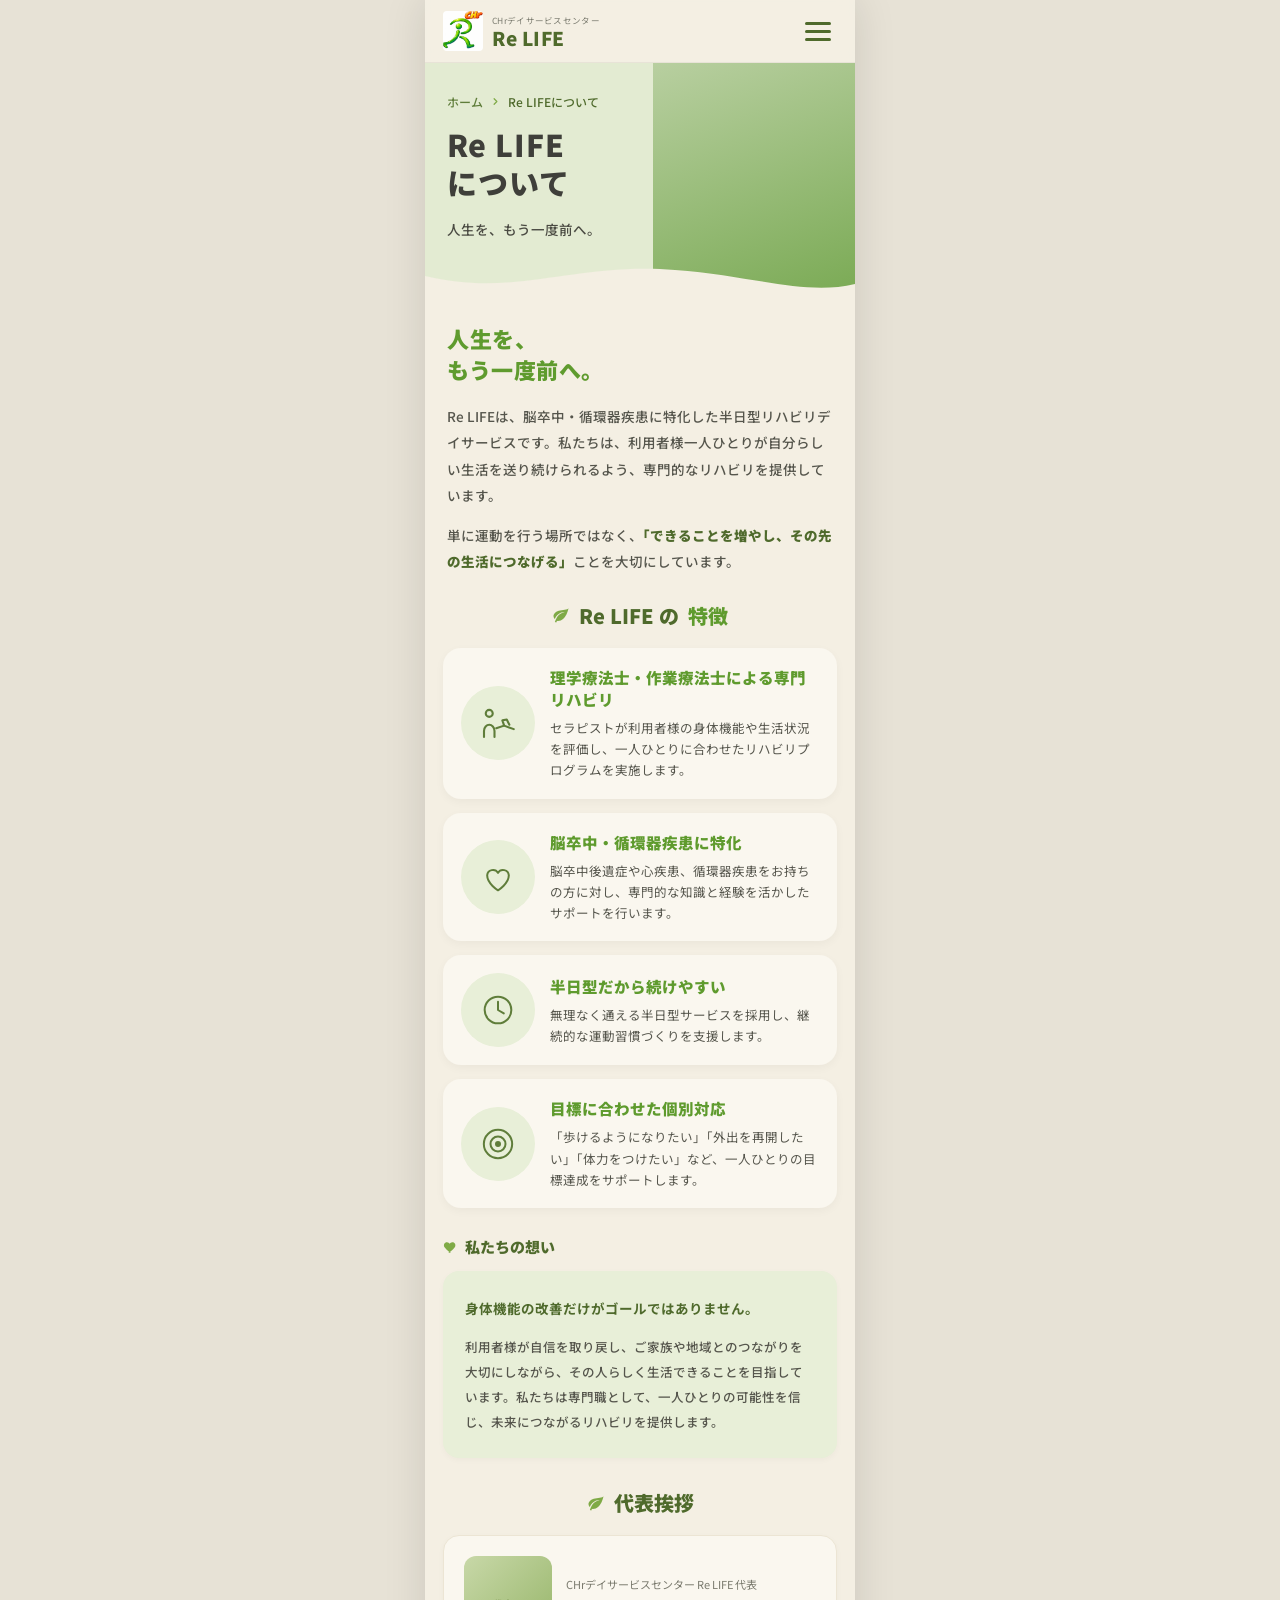
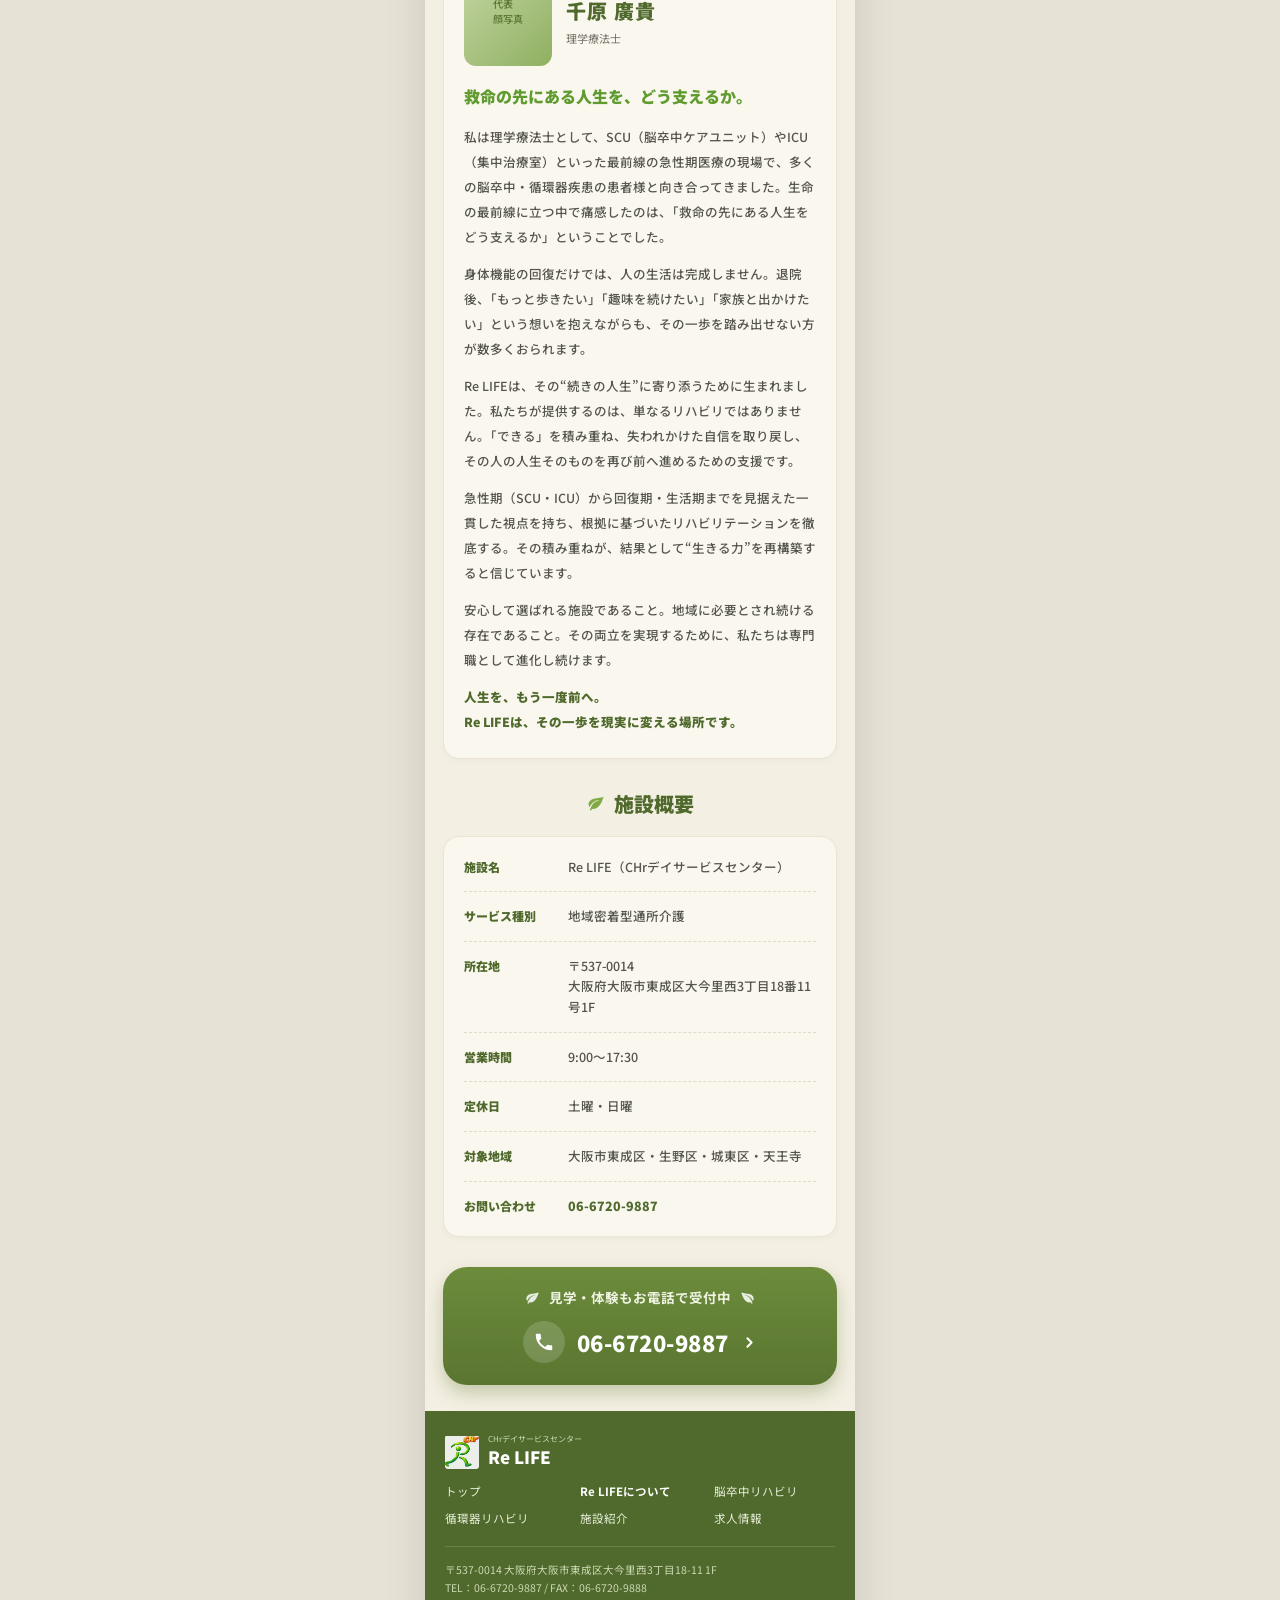
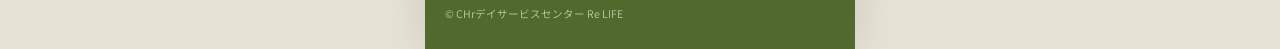
==== about.html @ a728f2c4 "原稿反映：about/循環器リハビリ新規、脳卒中改訂、TOP更新、Googleマップ埋込 - about.html 新規（施設紹介・特徴・想い・代表挨拶・施設概要） - junkanki-reha.h" ====
<!DOCTYPE html>
<html lang="ja">
<head>
<meta charset="UTF-8">
<meta name="viewport" content="width=device-width, initial-scale=1">
<title>Re LIFEについて｜CHrデイサービスセンター Re LIFE</title>
<meta name="description" content="Re LIFEは脳卒中・循環器疾患に特化した半日型リハビリデイサービス。理学療法士・作業療法士による専門リハビリで、できることを増やし、その先の生活につなげます。代表挨拶・施設概要はこちら。">
<link rel="preconnect" href="https://fonts.googleapis.com">
<link rel="preconnect" href="https://fonts.gstatic.com" crossorigin>
<link href="https://fonts.googleapis.com/css2?family=Noto+Sans+JP:wght@400;500;700;900&display=swap" rel="stylesheet">
<link rel="stylesheet" href="style.css">
</head>
<body>
<div class="lp">

  <!-- HEADER -->
  <header class="site-header">
    <a href="index.html" class="site-header__logo">
      <img src="素材/ロゴ/logo_chr_relife.jpg" alt="Re LIFE ロゴ" class="site-header__logo-img">
      <div>
        <div class="site-header__sub">CHrデイサービスセンター</div>
        <div class="site-header__name">Re LIFE</div>
      </div>
    </a>
    <button class="menu-btn" onclick="toggleMenu()" aria-label="メニュー">
      <span></span><span></span><span></span>
    </button>
  </header>

  <!-- NAV DRAWER -->
  <nav class="nav-drawer" id="navDrawer">
    <button class="nav-drawer__close" onclick="toggleMenu()" aria-label="閉じる">✕</button>
    <ul>
      <li><a href="index.html">トップ</a></li>
      <li><a href="about.html" class="current">Re LIFEについて</a></li>
      <li><a href="nosotchu-reha.html">脳卒中リハビリ</a></li>
      <li><a href="junkanki-reha.html">循環器リハビリ</a></li>
      <li><a href="facility.html">施設紹介</a></li>
      <li><a href="recruit.html">求人情報</a></li>
    </ul>
    <a href="tel:0667209887" class="nav-drawer__tel">
      <svg viewBox="0 0 24 24" width="18" height="18" fill="#5f9b2e" aria-hidden="true"><path d="M6.62 10.79a15.53 15.53 0 0 0 6.59 6.59l2.2-2.2a1 1 0 0 1 1.02-.24 11.36 11.36 0 0 0 3.57.57 1 1 0 0 1 1 1V20a1 1 0 0 1-1 1A17 17 0 0 1 3 4a1 1 0 0 1 1-1h3.5a1 1 0 0 1 1 1c0 1.25.2 2.45.57 3.57a1 1 0 0 1-.25 1.02l-2.2 2.2z"></path></svg>
      06-6720-9887
    </a>
  </nav>

  <!-- PAGE HERO -->
  <section style="position:relative;background:#e3ebd2;overflow:hidden;">
    <div style="position:absolute;top:0;right:0;width:47%;height:100%;">
      <!-- 施設・スタッフ写真をここに差し替え -->
      <div class="img-ph" style="background:linear-gradient(160deg,#b8cfa0,#7aaa54);"></div>
    </div>
    <div style="position:relative;z-index:2;padding:30px 22px 56px;max-width:60%;">
      <div style="display:flex;align-items:center;gap:7px;font-size:12px;color:#5f7d3a;font-weight:500;margin-bottom:16px;">
        <a href="index.html" style="color:#5f7d3a;text-decoration:none;">ホーム</a>
        <svg viewBox="0 0 24 24" width="11" height="11" fill="none" stroke="var(--green-light)" stroke-width="2.6" stroke-linecap="round" stroke-linejoin="round" aria-hidden="true"><path d="M9 6l6 6-6 6"></path></svg>
        <span style="color:var(--green-dark);">Re LIFEについて</span>
      </div>
      <h1 style="font-size:30px;font-weight:900;line-height:1.25;letter-spacing:1px;margin-bottom:16px;">Re LIFE<br>について</h1>
      <p style="font-size:13.5px;line-height:1.8;color:#4a4a42;font-weight:500;">人生を、もう一度前へ。</p>
    </div>
    <svg viewBox="0 0 430 40" preserveAspectRatio="none" style="position:absolute;left:0;bottom:-1px;width:100%;height:40px;display:block;z-index:3;" aria-hidden="true">
      <path d="M0,40 L0,18 C90,40 150,4 250,12 C330,18 380,38 430,26 L430,40 Z" fill="#f4efe3"></path>
    </svg>
  </section>

  <!-- LEAD（施設紹介本文） -->
  <section style="padding:26px 22px 8px;">
    <h2 style="font-size:22px;font-weight:900;line-height:1.4;color:var(--green);letter-spacing:.5px;margin-bottom:18px;">人生を、<br>もう一度前へ。</h2>
    <p style="font-size:13.5px;line-height:1.95;color:var(--text-body);font-weight:500;margin-bottom:14px;">Re LIFEは、脳卒中・循環器疾患に特化した半日型リハビリデイサービスです。私たちは、利用者様一人ひとりが自分らしい生活を送り続けられるよう、専門的なリハビリを提供しています。</p>
    <p style="font-size:13.5px;line-height:1.95;color:var(--text-body);font-weight:500;">単に運動を行う場所ではなく、<span style="color:var(--green-dark);font-weight:900;">「できることを増やし、その先の生活につなげる」</span>ことを大切にしています。</p>
  </section>

  <!-- 特徴4項目 -->
  <section style="padding:18px 18px 6px;">
    <h2 class="section-heading">
      <svg viewBox="0 0 24 24" width="18" height="18" fill="var(--green-light)" aria-hidden="true"><path d="M17 8C8 10 5.9 16.17 3.82 21.34l1.89.66.95-2.3c.48.17.98.3 1.34.3C19 20 22 3 22 3c-1 2-8 2.25-13 3.25S2 11.5 2 13.5s1.75 3.75 1.75 3.75C7 8 17 8 17 8z"></path></svg>
      Re LIFE の <span style="color:var(--green);">特徴</span>
    </h2>
    <div style="display:flex;flex-direction:column;gap:14px;">
      <div class="approach-card">
        <span class="approach-card__icon">
          <svg viewBox="0 0 48 48" width="42" height="42" fill="none" stroke="#5f7d3a" stroke-width="2.4" stroke-linecap="round" stroke-linejoin="round" aria-hidden="true"><circle cx="14" cy="13" r="4"></circle><path d="M8 40v-7c0-4 3-7 6-7s6 3 6 7v7"></path><path d="M22 30l9-3 11 4"></path><path d="M31 27l-2-6 5-1 3 6"></path></svg>
        </span>
        <div>
          <h3 class="approach-card__title">理学療法士・作業療法士による専門リハビリ</h3>
          <p class="approach-card__desc">セラピストが利用者様の身体機能や生活状況を評価し、一人ひとりに合わせたリハビリプログラムを実施します。</p>
        </div>
      </div>
      <div class="approach-card">
        <span class="approach-card__icon">
          <svg viewBox="0 0 48 48" width="40" height="40" fill="none" stroke="#5f7d3a" stroke-width="2.4" stroke-linecap="round" stroke-linejoin="round" aria-hidden="true"><path d="M24 40s-13-8-13-18a7 7 0 0 1 13-3 7 7 0 0 1 13 3c0 10-13 18-13 18z"></path></svg>
        </span>
        <div>
          <h3 class="approach-card__title">脳卒中・循環器疾患に特化</h3>
          <p class="approach-card__desc">脳卒中後遺症や心疾患、循環器疾患をお持ちの方に対し、専門的な知識と経験を活かしたサポートを行います。</p>
        </div>
      </div>
      <div class="approach-card">
        <span class="approach-card__icon">
          <svg viewBox="0 0 48 48" width="40" height="40" fill="none" stroke="#5f7d3a" stroke-width="2.4" stroke-linecap="round" stroke-linejoin="round" aria-hidden="true"><circle cx="24" cy="24" r="16"></circle><path d="M24 14v10l7 4"></path></svg>
        </span>
        <div>
          <h3 class="approach-card__title">半日型だから続けやすい</h3>
          <p class="approach-card__desc">無理なく通える半日型サービスを採用し、継続的な運動習慣づくりを支援します。</p>
        </div>
      </div>
      <div class="approach-card">
        <span class="approach-card__icon">
          <svg viewBox="0 0 48 48" width="40" height="40" fill="none" stroke="#5f7d3a" stroke-width="2.4" stroke-linecap="round" stroke-linejoin="round" aria-hidden="true"><circle cx="24" cy="24" r="17"></circle><circle cx="24" cy="24" r="9"></circle><circle cx="24" cy="24" r="2.4" fill="#5f7d3a"></circle></svg>
        </span>
        <div>
          <h3 class="approach-card__title">目標に合わせた個別対応</h3>
          <p class="approach-card__desc">「歩けるようになりたい」「外出を再開したい」「体力をつけたい」など、一人ひとりの目標達成をサポートします。</p>
        </div>
      </div>
    </div>
  </section>

  <!-- 私たちの想い -->
  <section style="padding:22px 18px 6px;">
    <h2 class="section-heading section-heading--sm">
      <svg viewBox="0 0 24 24" width="16" height="16" fill="var(--green-light)" aria-hidden="true"><path d="M12 21s-7-4.5-10-9C.5 9 2 5 6 5c2 0 3.2 1.2 4 2.3C10.8 6.2 12 5 14 5c4 0 5.5 4 4 7-3 4.5-10 9-10 9z"></path></svg>
      私たちの想い
    </h2>
    <div class="card" style="padding:24px 22px;background:var(--green-pale);border:none;">
      <p style="font-size:13.5px;line-height:2;color:var(--green-dark);font-weight:700;margin-bottom:12px;">身体機能の改善だけがゴールではありません。</p>
      <p style="font-size:12.5px;line-height:2;color:var(--text-body);font-weight:500;">利用者様が自信を取り戻し、ご家族や地域とのつながりを大切にしながら、その人らしく生活できることを目指しています。私たちは専門職として、一人ひとりの可能性を信じ、未来につながるリハビリを提供します。</p>
    </div>
  </section>

  <!-- 代表挨拶 -->
  <section style="padding:24px 18px 6px;">
    <h2 class="section-heading">
      <svg viewBox="0 0 24 24" width="18" height="18" fill="var(--green-light)" aria-hidden="true"><path d="M17 8C8 10 5.9 16.17 3.82 21.34l1.89.66.95-2.3c.48.17.98.3 1.34.3C19 20 22 3 22 3c-1 2-8 2.25-13 3.25S2 11.5 2 13.5s1.75 3.75 1.75 3.75C7 8 17 8 17 8z"></path></svg>
      代表挨拶
    </h2>
    <div class="card" style="padding:20px 20px 24px;">
      <div style="display:flex;gap:14px;align-items:center;margin-bottom:18px;">
        <!-- 代表 顔写真をここに差し替え -->
        <div style="width:88px;height:110px;flex:none;border-radius:12px;overflow:hidden;">
          <div class="img-ph" style="font-size:10px;">代表<br>顔写真</div>
        </div>
        <div>
          <div style="font-size:11px;color:var(--text-muted);margin-bottom:4px;">CHrデイサービスセンター Re LIFE 代表</div>
          <div style="font-size:20px;font-weight:900;color:var(--green-dark);letter-spacing:1px;">千原 廣貴</div>
          <div style="font-size:11px;color:var(--text-sub);margin-top:5px;">理学療法士</div>
        </div>
      </div>
      <p style="font-size:16px;font-weight:900;color:var(--green);line-height:1.6;margin-bottom:14px;">救命の先にある人生を、どう支えるか。</p>
      <div style="font-size:12.5px;line-height:2;color:var(--text-body);font-weight:500;">
        <p style="margin-bottom:12px;">私は理学療法士として、SCU（脳卒中ケアユニット）やICU（集中治療室）といった最前線の急性期医療の現場で、多くの脳卒中・循環器疾患の患者様と向き合ってきました。生命の最前線に立つ中で痛感したのは、「救命の先にある人生をどう支えるか」ということでした。</p>
        <p style="margin-bottom:12px;">身体機能の回復だけでは、人の生活は完成しません。退院後、「もっと歩きたい」「趣味を続けたい」「家族と出かけたい」という想いを抱えながらも、その一歩を踏み出せない方が数多くおられます。</p>
        <p style="margin-bottom:12px;">Re LIFEは、その“続きの人生”に寄り添うために生まれました。私たちが提供するのは、単なるリハビリではありません。「できる」を積み重ね、失われかけた自信を取り戻し、その人の人生そのものを再び前へ進めるための支援です。</p>
        <p style="margin-bottom:12px;">急性期（SCU・ICU）から回復期・生活期までを見据えた一貫した視点を持ち、根拠に基づいたリハビリテーションを徹底する。その積み重ねが、結果として“生きる力”を再構築すると信じています。</p>
        <p style="margin-bottom:12px;">安心して選ばれる施設であること。地域に必要とされ続ける存在であること。その両立を実現するために、私たちは専門職として進化し続けます。</p>
        <p style="font-weight:900;color:var(--green-dark);">人生を、もう一度前へ。<br>Re LIFEは、その一歩を現実に変える場所です。</p>
      </div>
    </div>
  </section>

  <!-- 施設概要 -->
  <section style="padding:24px 18px 6px;">
    <h2 class="section-heading">
      <svg viewBox="0 0 24 24" width="18" height="18" fill="var(--green-light)" aria-hidden="true"><path d="M17 8C8 10 5.9 16.17 3.82 21.34l1.89.66.95-2.3c.48.17.98.3 1.34.3C19 20 22 3 22 3c-1 2-8 2.25-13 3.25S2 11.5 2 13.5s1.75 3.75 1.75 3.75C7 8 17 8 17 8z"></path></svg>
      施設概要
    </h2>
    <div class="card" style="padding:6px 20px;">
      <dl class="info-table">
        <div><dt>施設名</dt><dd>Re LIFE（CHrデイサービスセンター）</dd></div>
        <div><dt>サービス種別</dt><dd>地域密着型通所介護</dd></div>
        <div><dt>所在地</dt><dd>〒537-0014<br>大阪府大阪市東成区大今里西3丁目18番11号1F</dd></div>
        <div><dt>営業時間</dt><dd>9:00〜17:30</dd></div>
        <div><dt>定休日</dt><dd>土曜・日曜</dd></div>
        <div><dt>対象地域</dt><dd>大阪市東成区・生野区・城東区・天王寺</dd></div>
        <div><dt>お問い合わせ</dt><dd><a href="tel:0667209887" style="color:var(--green-dark);font-weight:900;text-decoration:none;">06-6720-9887</a></dd></div>
      </dl>
    </div>
  </section>

  <!-- CTA -->
  <section style="padding:24px 18px 26px;">
    <a href="tel:0667209887" class="cta-block">
      <div class="cta-block__label">
        <svg viewBox="0 0 24 24" width="15" height="15" fill="rgba(255,255,255,.85)" aria-hidden="true"><path d="M17 8C8 10 5.9 16.17 3.82 21.34l1.89.66.95-2.3c.48.17.98.3 1.34.3C19 20 22 3 22 3c-1 2-8 2.25-13 3.25S2 11.5 2 13.5s1.75 3.75 1.75 3.75C7 8 17 8 17 8z"></path></svg>
        見学・体験もお電話で受付中
        <svg viewBox="0 0 24 24" width="15" height="15" fill="rgba(255,255,255,.85)" style="transform:scaleX(-1);" aria-hidden="true"><path d="M17 8C8 10 5.9 16.17 3.82 21.34l1.89.66.95-2.3c.48.17.98.3 1.34.3C19 20 22 3 22 3c-1 2-8 2.25-13 3.25S2 11.5 2 13.5s1.75 3.75 1.75 3.75C7 8 17 8 17 8z"></path></svg>
      </div>
      <div class="cta-block__tel">
        <span class="cta-block__tel-icon">
          <svg viewBox="0 0 24 24" width="22" height="22" fill="#fff" aria-hidden="true"><path d="M6.62 10.79a15.53 15.53 0 0 0 6.59 6.59l2.2-2.2a1 1 0 0 1 1.02-.24 11.36 11.36 0 0 0 3.57.57 1 1 0 0 1 1 1V20a1 1 0 0 1-1 1A17 17 0 0 1 3 4a1 1 0 0 1 1-1h3.5a1 1 0 0 1 1 1c0 1.25.2 2.45.57 3.57a1 1 0 0 1-.25 1.02l-2.2 2.2z"></path></svg>
        </span>
        <span class="cta-block__tel-num">06-6720-9887</span>
        <svg viewBox="0 0 24 24" width="17" height="17" fill="none" stroke="#fff" stroke-width="2.8" stroke-linecap="round" stroke-linejoin="round" aria-hidden="true"><path d="M9 6l6 6-6 6"></path></svg>
      </div>
    </a>
  </section>

  <!-- FOOTER -->
  <footer class="site-footer">
    <div class="site-footer__logo">
      <img src="素材/ロゴ/logo_chr_relife.jpg" alt="Re LIFE ロゴ">
      <div>
        <div class="site-footer__sub">CHrデイサービスセンター</div>
        <div class="site-footer__name">Re LIFE</div>
      </div>
    </div>
    <nav class="site-footer__nav-grid">
      <a href="index.html">トップ</a>
      <a href="about.html" class="current">Re LIFEについて</a>
      <a href="nosotchu-reha.html">脳卒中リハビリ</a>
      <a href="junkanki-reha.html">循環器リハビリ</a>
      <a href="facility.html">施設紹介</a>
      <a href="recruit.html">求人情報</a>
    </nav>
    <div class="site-footer__info">
      〒537-0014 大阪府大阪市東成区大今里西3丁目18-11 1F<br>
      TEL：06-6720-9887 / FAX：06-6720-9888
      <span class="site-footer__copy">© CHrデイサービスセンター Re LIFE</span>
    </div>
  </footer>

</div>
<script>
function toggleMenu() {
  const d = document.getElementById('navDrawer');
  d.style.display = d.style.display === 'none' ? 'block' : 'none';
}
</script>
</body>
</html>
---- style.css ----
/* ===================================================
   ReLIFE 共通スタイルシート
   =================================================== */

/* --- CSS変数 --- */
:root {
  --green-dark:   #4f6a2c;
  --green:        #5f9b2e;
  --green-mid:    #6c8c3c;
  --green-btn:    #5a7530;
  --green-light:  #7faa46;
  --green-pale:   #e8efd8;
  --page-bg:      #f4efe3;
  --body-bg:      #e7e2d6;
  --text:         #3f3f3a;
  --text-body:    #55554c;
  --text-sub:     #6f6f64;
  --text-muted:   #7a7a6e;
  --card-bg:      #faf7ef;
  --card-border:  #ece5d4;
  --red:          #c05c52;
  --red-mid:      #c0786f;
}

/* --- ベース --- */
*, *::before, *::after { box-sizing: border-box; margin: 0; padding: 0; }
html, body { background: var(--body-bg); }
body {
  font-family: 'Noto Sans JP', sans-serif;
  -webkit-font-smoothing: antialiased;
  color: var(--text);
}

/* --- ページラッパー --- */
.lp {
  max-width: 430px;
  margin: 0 auto;
  background: var(--page-bg);
  min-height: 100vh;
  box-shadow: 0 0 40px rgba(0,0,0,.12);
  position: relative;
  overflow: hidden;
}
.lp ::selection { background: #c7d7a6; }

/* ===================================================
   ヘッダー
   =================================================== */
.site-header {
  position: sticky;
  top: 0;
  z-index: 40;
  display: flex;
  align-items: center;
  justify-content: space-between;
  padding: 11px 18px;
  background: rgba(244,239,227,.92);
  backdrop-filter: blur(8px);
  border-bottom: 1px solid rgba(0,0,0,.05);
}
.site-header__logo {
  display: flex;
  align-items: center;
  gap: 9px;
  text-decoration: none;
}
.site-header__logo-img {
  width: 40px;
  height: 40px;
  object-fit: contain;
  border-radius: 4px;
  flex: none;
}
.site-header__sub {
  font-size: 8.5px;
  color: var(--text-muted);
  letter-spacing: .3px;
  margin-bottom: 2px;
}
.site-header__name {
  font-size: 19px;
  font-weight: 900;
  color: var(--green-dark);
  letter-spacing: .5px;
  line-height: 1.05;
}
.menu-btn {
  background: none;
  border: none;
  cursor: pointer;
  display: flex;
  flex-direction:column;
  gap: 5px;
  padding: 6px;
}
.menu-btn span {
  display: block;
  width: 26px;
  height: 3px;
  border-radius: 2px;
  background: var(--green-dark);
}

/* ===================================================
   ナビドロワー
   =================================================== */
.nav-drawer {
  display: none;
  position: fixed;
  top: 0;
  left: 50%;
  transform: translateX(-50%);
  width: 100%;
  max-width: 430px;
  height: 100%;
  background: rgba(79,106,44,.97);
  z-index: 50;
  padding: 24px 28px 40px;
  overflow-y: auto;
}
.nav-drawer__close {
  display: block;
  margin-left: auto;
  background: none;
  border: none;
  cursor: pointer;
  color: #fff;
  font-size: 28px;
  line-height: 1;
  margin-bottom: 28px;
}
.nav-drawer ul { list-style: none; }
.nav-drawer a {
  display: block;
  color: #e8eed9;
  text-decoration: none;
  font-size: 16px;
  font-weight: 700;
  padding: 14px 0;
  border-bottom: 1px solid rgba(255,255,255,.15);
}
.nav-drawer a.current { color: #fff; font-weight: 900; }
.nav-drawer li:last-child a { border-bottom: none; }
.nav-drawer__tel {
  display: flex;
  align-items: center;
  justify-content: center;
  gap: 10px;
  margin-top: 28px;
  text-decoration: none;
  background: #fff;
  color: var(--green-dark);
  font-weight: 900;
  font-size: 15px;
  padding: 15px 18px;
  border-radius: 40px;
}

/* ===================================================
   CTAボタン（電話）
   =================================================== */
/* ヒーロー下の横長ボタン */
.btn-tel {
  display: flex;
  align-items: center;
  justify-content: center;
  gap: 10px;
  text-decoration: none;
  background: linear-gradient(180deg, var(--green-mid), var(--green-btn));
  color: #fff;
  font-weight: 700;
  font-size: 16.5px;
  padding: 17px 18px;
  border-radius: 46px;
  box-shadow: 0 8px 18px rgba(90,117,48,.32);
}
.btn-tel__icon {
  width: 30px;
  height: 30px;
  border-radius: 50%;
  background: rgba(255,255,255,.18);
  display: flex;
  align-items: center;
  justify-content: center;
  flex: none;
}

/* ページ下部のバー型CTA */
.cta-bar {
  display: flex;
  align-items: center;
  gap: 14px;
  text-decoration: none;
  background: linear-gradient(180deg, var(--green-mid), var(--green-btn));
  border-radius: 48px;
  padding: 14px 20px;
  box-shadow: 0 8px 18px rgba(90,117,48,.32);
}
.cta-bar__icon {
  width: 42px;
  height: 42px;
  border-radius: 50%;
  background: rgba(255,255,255,.18);
  display: flex;
  align-items: center;
  justify-content: center;
  flex: none;
}
.cta-bar__text { color: #fff; line-height: 1.3; }
.cta-bar__text small { display: block; font-size: 11px; font-weight: 500; opacity: .9; }
.cta-bar__text strong { display: block; font-size: 15px; font-weight: 900; white-space: nowrap; }

/* 詳細ページのブロック型CTA */
.cta-block {
  display: block;
  text-decoration: none;
  background: linear-gradient(180deg, var(--green-mid), var(--green-btn));
  border-radius: 24px;
  padding: 20px 22px 22px;
  box-shadow: 0 8px 18px rgba(90,117,48,.32);
}
.cta-block__label {
  display: flex;
  align-items: center;
  justify-content: center;
  gap: 9px;
  margin-bottom: 14px;
  font-size: 13.5px;
  font-weight: 700;
  color: #eef3e2;
}
.cta-block__tel {
  display: flex;
  align-items: center;
  justify-content: center;
  gap: 12px;
}
.cta-block__tel-icon {
  width: 42px;
  height: 42px;
  border-radius: 50%;
  background: rgba(255,255,255,.16);
  display: flex;
  align-items: center;
  justify-content: center;
  flex: none;
}
.cta-block__tel-num {
  font-size: 22px;
  font-weight: 900;
  color: #fff;
  letter-spacing: .5px;
  white-space: nowrap;
}

/* ===================================================
   カード
   =================================================== */
.card {
  background: var(--card-bg);
  border: 1px solid var(--card-border);
  border-radius: 16px;
  box-shadow: 0 2px 6px rgba(0,0,0,.03);
}

/* ===================================================
   画像プレースホルダー（写真が来たら img に差し替え）
   =================================================== */
.img-ph {
  width: 100%;
  height: 100%;
  background: linear-gradient(135deg, #c8d8a8, #8fb060);
  display: flex;
  align-items: center;
  justify-content: center;
  color: #5a7530;
  font-size: 11px;
  font-weight: 500;
}

/* ===================================================
   強み（6グリッド）カード
   =================================================== */
.strength-grid {
  display: grid;
  grid-template-columns: 1fr 1fr 1fr;
  gap: 9px;
}
.strength-card {
  background: var(--card-bg);
  border: 1px solid var(--card-border);
  border-radius: 14px;
  padding: 16px 6px 13px;
  text-align: center;
  box-shadow: 0 2px 6px rgba(0,0,0,.03);
}
.strength-card img {
  display: block;
  margin: 0 auto 9px;
  object-fit: contain;
}
.strength-card__label {
  font-size: 13px;
  font-weight: 700;
  line-height: 1.4;
  color: var(--text);
}

/* ===================================================
   ご利用の流れ（STEP）
   =================================================== */
.step-item {
  position: relative;
  padding-left: 46px;
  padding-bottom: 16px;
}
.step-item:last-child { padding-bottom: 4px; }
.step-circle {
  position: absolute;
  left: 0;
  top: 0;
  width: 34px;
  height: 34px;
  border-radius: 50%;
  background: var(--green-dark);
  color: #fff;
  display: flex;
  flex-direction: column;
  align-items: center;
  justify-content: center;
  line-height: 1;
}
.step-circle__label { font-size: 6px; font-weight: 700; letter-spacing: .5px; opacity: .85; }
.step-circle__num   { font-size: 14px; font-weight: 900; }
.step-title { font-size: 12px; font-weight: 900; color: var(--text); margin-bottom: 4px; }
.step-desc  { font-size: 10.5px; line-height: 1.55; color: var(--text-sub); }

/* ===================================================
   FAQアコーディオン
   =================================================== */
.faq-item { border-bottom: 1px solid #e4ddca; }
.faq-btn {
  width: 100%;
  background: none;
  border: none;
  cursor: pointer;
  display: flex;
  justify-content: space-between;
  align-items: center;
  gap: 8px;
  padding: 11px 2px;
  text-align: left;
}
.faq-btn__q { font-size: 11.5px; font-weight: 700; line-height: 1.5; color: var(--text); }
.faq-chev   { flex: none; transition: transform .3s ease; }
.faq-a {
  overflow: hidden;
  transition: max-height .32s ease, opacity .25s ease;
  max-height: 0;
  opacity: 0;
}
.faq-a.open { max-height: 200px; opacity: 1; }
.faq-a p { font-size: 10.5px; line-height: 1.6; color: var(--text-sub); padding: 0 2px 11px; }

/* ===================================================
   アプローチカード（詳細ページ）
   =================================================== */
.approach-card {
  background: var(--card-bg);
  border-radius: 18px;
  padding: 18px;
  display: flex;
  gap: 15px;
  align-items: center;
  box-shadow: 0 3px 10px rgba(0,0,0,.04);
}
.approach-card__icon {
  width: 74px;
  height: 74px;
  border-radius: 50%;
  background: var(--green-pale);
  display: flex;
  align-items: center;
  justify-content: center;
  flex: none;
}
.approach-card__title { font-size: 15.5px; font-weight: 900; color: var(--green); margin-bottom: 7px; }
.approach-card__desc  { font-size: 12.5px; line-height: 1.7; color: var(--text-body); }

/* ===================================================
   フッター
   =================================================== */
.site-footer {
  background: var(--green-dark);
  color: #e8eed9;
  padding: 24px 20px 26px;
}
.site-footer__logo {
  display: flex;
  align-items: center;
  gap: 9px;
  margin-bottom: 14px;
}
.site-footer__logo img {
  width: 34px;
  height: 34px;
  object-fit: contain;
  border-radius: 3px;
  opacity: .9;
}
.site-footer__sub  { font-size: 8px;  color: #cdd9b4; line-height: 1.1; }
.site-footer__name { font-size: 17px; font-weight: 900; color: #fff; }
.site-footer__nav {
  display: flex;
  flex-wrap: wrap;
  gap: 7px 14px;
  font-size: 11px;
  margin-bottom: 18px;
}
.site-footer__nav a { color: #e8eed9; text-decoration: none; }
.site-footer__nav-grid {
  display: grid;
  grid-template-columns: 1fr 1fr 1fr;
  gap: 11px 14px;
  font-size: 11.5px;
  margin-bottom: 20px;
}
.site-footer__nav-grid a { color: #e8eed9; text-decoration: none; }
.site-footer__nav-grid a.current { color: #fff; font-weight: 700; }
.site-footer__info {
  font-size: 10.5px;
  line-height: 1.7;
  color: #cdd9b4;
  border-top: 1px solid rgba(255,255,255,.15);
  padding-top: 14px;
}
.site-footer__copy { display: block; margin-top: 8px; opacity: .8; }

/* ===================================================
   チップ（主な内容などのタグ）
   =================================================== */
.chip {
  display: inline-block;
  background: var(--green-pale);
  color: var(--green-dark);
  font-size: 12.5px;
  font-weight: 700;
  line-height: 1;
  padding: 10px 15px;
  border-radius: 30px;
}
.chip--red {
  background: #f6e3e0;
  color: #a24a41;
}

/* ===================================================
   特徴リスト（チェックマーク付き）
   =================================================== */
.feature-list { list-style: none; }
.feature-list li {
  position: relative;
  padding: 10px 0 10px 30px;
  font-size: 13.5px;
  font-weight: 700;
  color: var(--text);
  border-bottom: 1px dashed #d8d2c0;
  line-height: 1.5;
}
.feature-list li:last-child { border-bottom: none; }
.feature-list li::before {
  content: "";
  position: absolute;
  left: 2px;
  top: 12px;
  width: 16px;
  height: 16px;
  background: var(--green);
  border-radius: 50%;
  -webkit-mask: url("data:image/svg+xml,%3Csvg xmlns='http://www.w3.org/2000/svg' viewBox='0 0 24 24'%3E%3Cpath fill='none' stroke='%23fff' stroke-width='3.4' stroke-linecap='round' stroke-linejoin='round' d='M5 12.5l4.5 4.5L19 7'/%3E%3C/svg%3E") center/13px no-repeat;
          mask: url("data:image/svg+xml,%3Csvg xmlns='http://www.w3.org/2000/svg' viewBox='0 0 24 24'%3E%3Cpath fill='none' stroke='%23fff' stroke-width='3.4' stroke-linecap='round' stroke-linejoin='round' d='M5 12.5l4.5 4.5L19 7'/%3E%3C/svg%3E") center/13px no-repeat;
}
.feature-list--red li::before { background: var(--red); }

/* ===================================================
   施設概要テーブル
   =================================================== */
.info-table > div {
  display: flex;
  gap: 12px;
  padding: 14px 0;
  border-bottom: 1px dashed #e0dac8;
}
.info-table > div:last-child { border-bottom: none; }
.info-table dt {
  flex: none;
  width: 92px;
  font-size: 12px;
  font-weight: 900;
  color: var(--green-dark);
  line-height: 1.6;
}
.info-table dd {
  flex: 1;
  font-size: 12.5px;
  font-weight: 500;
  color: var(--text-body);
  line-height: 1.65;
}

/* ===================================================
   共通セクション見出し
   =================================================== */
.section-heading {
  display: flex;
  align-items: center;
  justify-content: center;
  gap: 9px;
  font-size: 20px;
  font-weight: 900;
  color: var(--green-dark);
  margin-bottom: 18px;
}
.section-heading--sm {
  justify-content: flex-start;
  gap: 6px;
  font-size: 15px;
  margin-bottom: 14px;
}
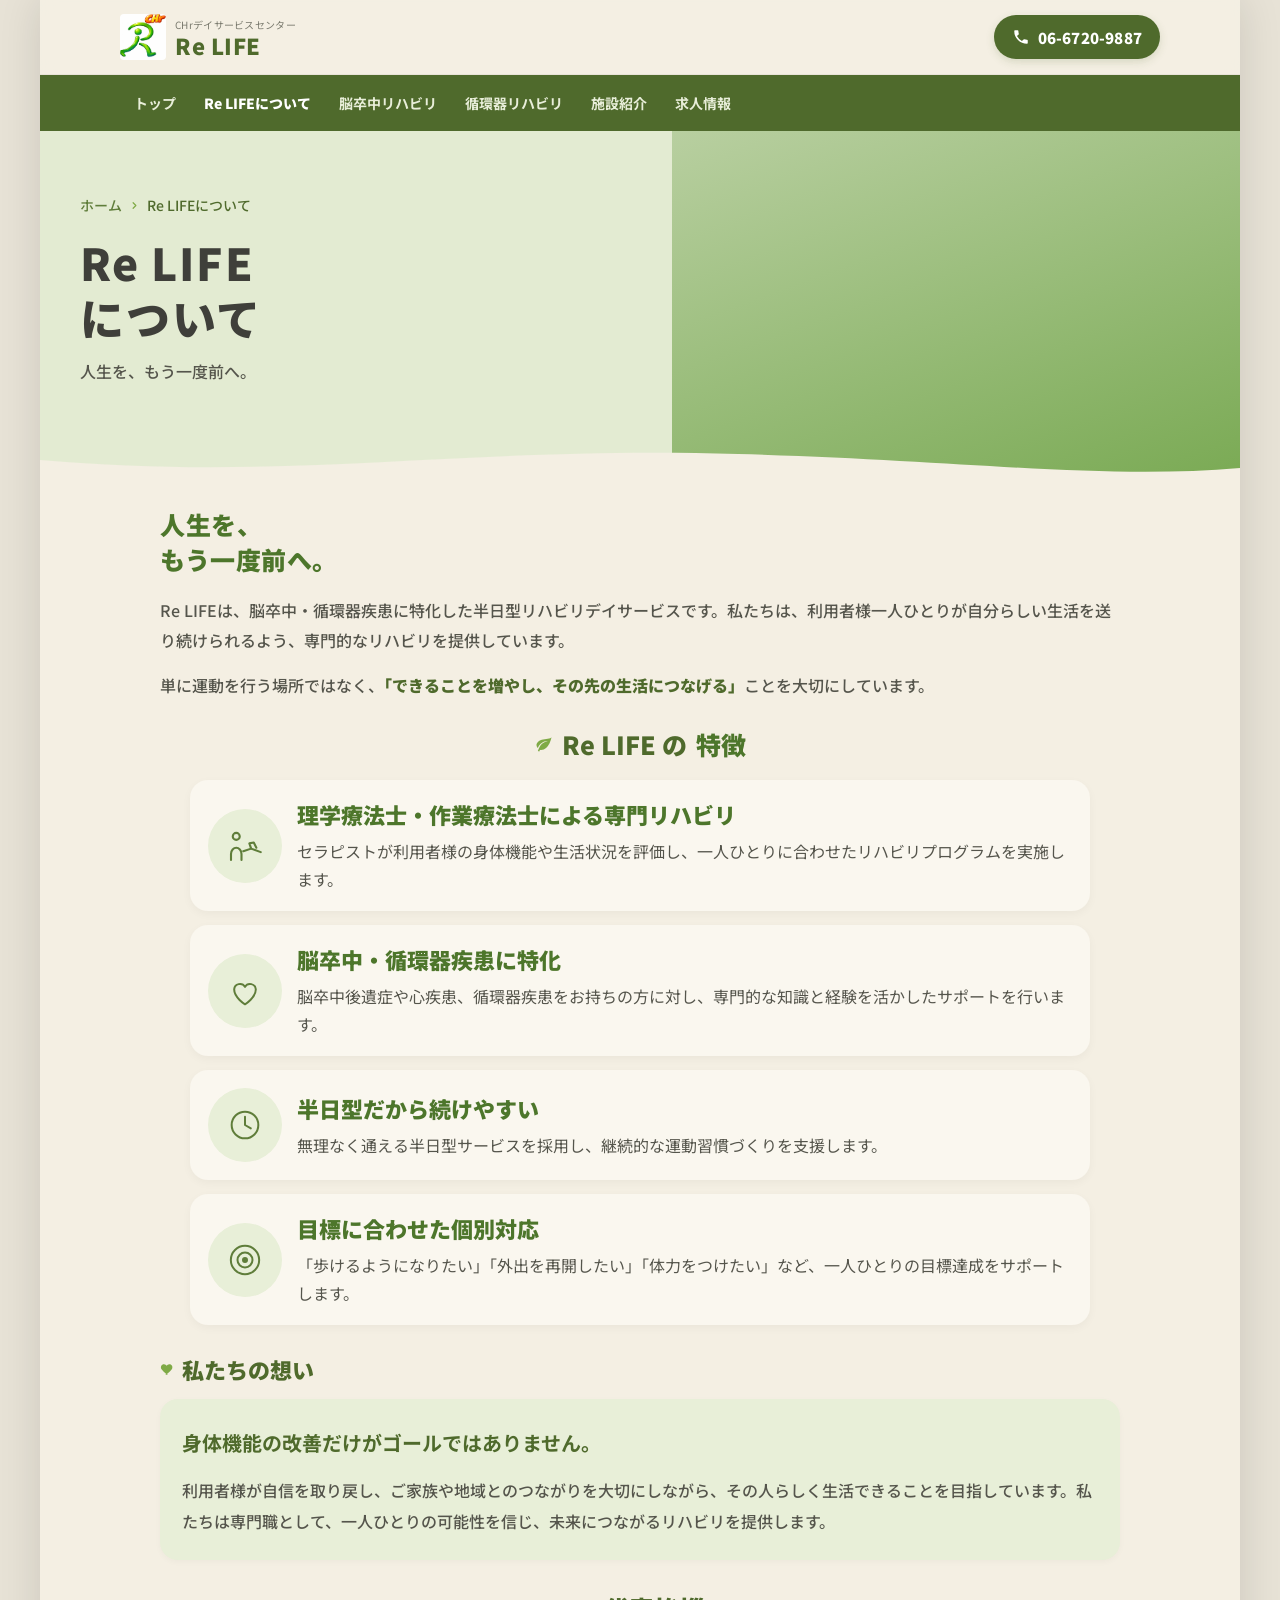
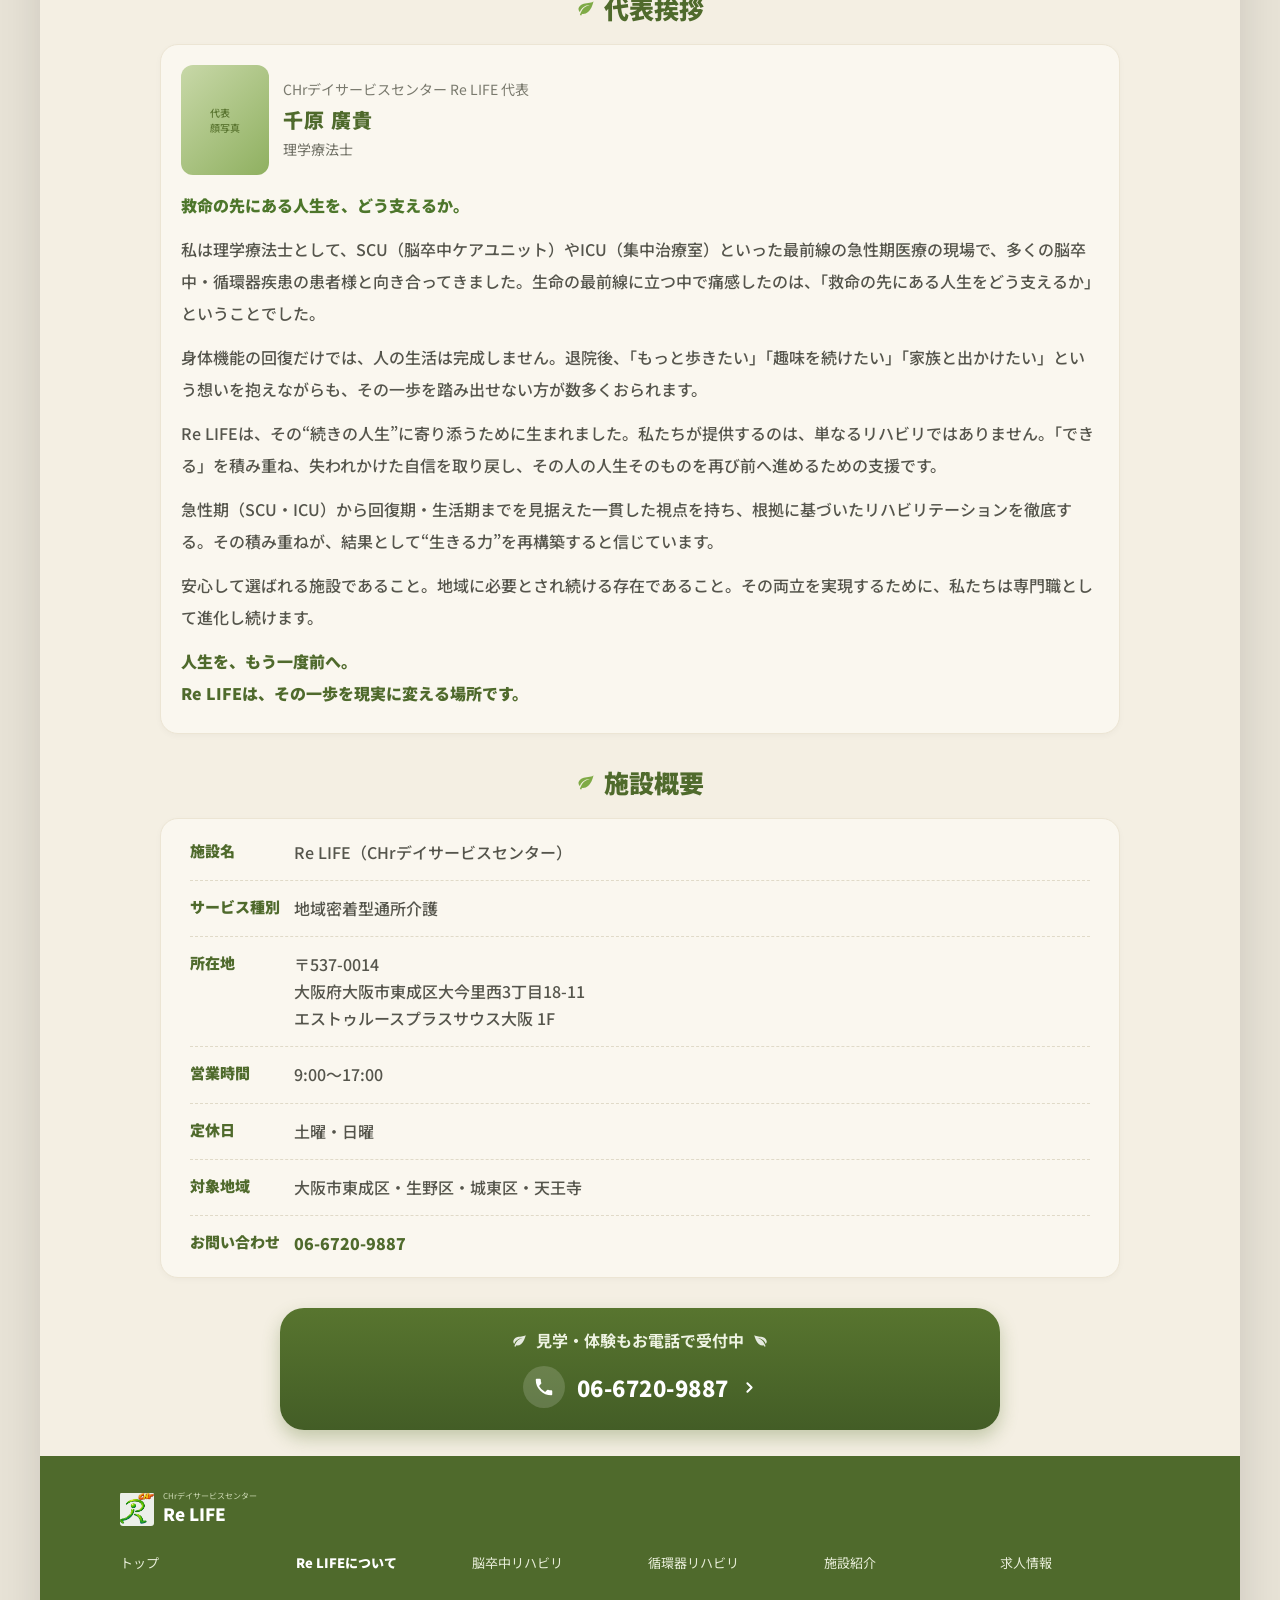
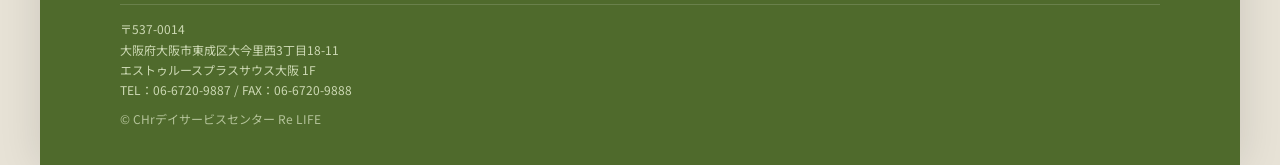
==== commit e3483bef: "レスポンシブ表示と共通UIを改善" ====
--- a/about.html
+++ b/about.html
@@ -5,12 +5,24 @@
 <meta name="viewport" content="width=device-width, initial-scale=1">
 <title>Re LIFEについて｜CHrデイサービスセンター Re LIFE</title>
 <meta name="description" content="Re LIFEは脳卒中・循環器疾患に特化した半日型リハビリデイサービス。理学療法士・作業療法士による専門リハビリで、できることを増やし、その先の生活につなげます。代表挨拶・施設概要はこちら。">
+<meta property="og:title" content="Re LIFEについて｜CHrデイサービスセンター Re LIFE">
+<meta property="og:description" content="Re LIFEは脳卒中・循環器疾患に特化した半日型リハビリデイサービス。理学療法士・作業療法士による専門リハビリで、できることを増やし、その先の生活につなげます。代表挨拶・施設概要はこちら。">
+<meta property="og:type" content="website">
+<meta property="og:image" content="ogp.png">
+<meta property="og:image:width" content="1200">
+<meta property="og:image:height" content="630">
+<meta property="og:image:alt" content="CHrデイサービスセンター Re LIFE">
+<meta name="twitter:card" content="summary_large_image">
+<meta name="twitter:image" content="ogp.png">
+<meta name="twitter:image:alt" content="CHrデイサービスセンター Re LIFE">
 <link rel="preconnect" href="https://fonts.googleapis.com">
 <link rel="preconnect" href="https://fonts.gstatic.com" crossorigin>
 <link href="https://fonts.googleapis.com/css2?family=Noto+Sans+JP:wght@400;500;700;900&display=swap" rel="stylesheet">
 <link rel="stylesheet" href="style.css">
+<link rel="icon" type="image/png" href="favicon.png">
 </head>
 <body>
+<a class="skip-link" href="#main-content">本文へ移動</a>
 <div class="lp">
 
   <!-- HEADER -->
@@ -22,42 +34,49 @@
         <div class="site-header__name">Re LIFE</div>
       </div>
     </a>
-    <button class="menu-btn" onclick="toggleMenu()" aria-label="メニュー">
+    <a href="tel:0667209887" class="site-header__tel" aria-label="電話で問い合わせ：06-6720-9887">
+      <svg viewBox="0 0 24 24" width="18" height="18" aria-hidden="true"><path d="M6.62 10.79a15.53 15.53 0 0 0 6.59 6.59l2.2-2.2a1 1 0 0 1 1.02-.24 11.36 11.36 0 0 0 3.57.57 1 1 0 0 1 1 1V20a1 1 0 0 1-1 1A17 17 0 0 1 3 4a1 1 0 0 1 1-1h3.5a1 1 0 0 1 1 1c0 1.25.2 2.45.57 3.57a1 1 0 0 1-.25 1.02l-2.2 2.2z"></path></svg>
+      06-6720-9887
+    </a>
+    <button class="menu-btn" type="button" aria-label="メニューを開く" aria-expanded="false" aria-controls="navDrawer">
       <span></span><span></span><span></span>
     </button>
   </header>
 
   <!-- NAV DRAWER -->
-  <nav class="nav-drawer" id="navDrawer">
-    <button class="nav-drawer__close" onclick="toggleMenu()" aria-label="閉じる">✕</button>
+  <nav class="nav-drawer" id="navDrawer" aria-label="メインナビゲーション" hidden>
+    <button class="nav-drawer__close" type="button" aria-label="メニューを閉じる">✕</button>
     <ul>
       <li><a href="index.html">トップ</a></li>
-      <li><a href="about.html" class="current">Re LIFEについて</a></li>
+      <li><a href="about.html" class="current" aria-current="page">Re LIFEについて</a></li>
       <li><a href="nosotchu-reha.html">脳卒中リハビリ</a></li>
       <li><a href="junkanki-reha.html">循環器リハビリ</a></li>
       <li><a href="facility.html">施設紹介</a></li>
       <li><a href="recruit.html">求人情報</a></li>
     </ul>
+    <div class="nav-drawer__mobile-contact">
     <a href="tel:0667209887" class="nav-drawer__tel">
       <svg viewBox="0 0 24 24" width="18" height="18" fill="#5f9b2e" aria-hidden="true"><path d="M6.62 10.79a15.53 15.53 0 0 0 6.59 6.59l2.2-2.2a1 1 0 0 1 1.02-.24 11.36 11.36 0 0 0 3.57.57 1 1 0 0 1 1 1V20a1 1 0 0 1-1 1A17 17 0 0 1 3 4a1 1 0 0 1 1-1h3.5a1 1 0 0 1 1 1c0 1.25.2 2.45.57 3.57a1 1 0 0 1-.25 1.02l-2.2 2.2z"></path></svg>
       06-6720-9887
     </a>
+    </div>
   </nav>
 
+  <main id="main-content">
   <!-- PAGE HERO -->
-  <section style="position:relative;background:#e3ebd2;overflow:hidden;">
-    <div style="position:absolute;top:0;right:0;width:47%;height:100%;">
+  <section class="page-hero">
+    <div class="page-hero__media">
       <!-- 施設・スタッフ写真をここに差し替え -->
       <div class="img-ph" style="background:linear-gradient(160deg,#b8cfa0,#7aaa54);"></div>
     </div>
-    <div style="position:relative;z-index:2;padding:30px 22px 56px;max-width:60%;">
-      <div style="display:flex;align-items:center;gap:7px;font-size:12px;color:#5f7d3a;font-weight:500;margin-bottom:16px;">
+    <div class="page-hero__copy">
+      <div class="page-hero__breadcrumb" style="display:flex;align-items:center;gap:7px;font-size:12px;color:#5f7d3a;font-weight:500;margin-bottom:16px;">
         <a href="index.html" style="color:#5f7d3a;text-decoration:none;">ホーム</a>
         <svg viewBox="0 0 24 24" width="11" height="11" fill="none" stroke="var(--green-light)" stroke-width="2.6" stroke-linecap="round" stroke-linejoin="round" aria-hidden="true"><path d="M9 6l6 6-6 6"></path></svg>
         <span style="color:var(--green-dark);">Re LIFEについて</span>
       </div>
-      <h1 style="font-size:30px;font-weight:900;line-height:1.25;letter-spacing:1px;margin-bottom:16px;">Re LIFE<br>について</h1>
-      <p style="font-size:13.5px;line-height:1.8;color:#4a4a42;font-weight:500;">人生を、もう一度前へ。</p>
+      <h1 class="page-hero__title" style="font-size:30px;font-weight:900;line-height:1.25;letter-spacing:1px;margin-bottom:16px;">Re LIFE<br>について</h1>
+      <p class="page-hero__lead" style="font-size:13.5px;line-height:1.8;color:#4a4a42;font-weight:500;">人生を、もう一度前へ。</p>
     </div>
     <svg viewBox="0 0 430 40" preserveAspectRatio="none" style="position:absolute;left:0;bottom:-1px;width:100%;height:40px;display:block;z-index:3;" aria-hidden="true">
       <path d="M0,40 L0,18 C90,40 150,4 250,12 C330,18 380,38 430,26 L430,40 Z" fill="#f4efe3"></path>
@@ -125,7 +144,7 @@
     </h2>
     <div class="card" style="padding:24px 22px;background:var(--green-pale);border:none;">
       <p style="font-size:13.5px;line-height:2;color:var(--green-dark);font-weight:700;margin-bottom:12px;">身体機能の改善だけがゴールではありません。</p>
-      <p style="font-size:12.5px;line-height:2;color:var(--text-body);font-weight:500;">利用者様が自信を取り戻し、ご家族や地域とのつながりを大切にしながら、その人らしく生活できることを目指しています。私たちは専門職として、一人ひとりの可能性を信じ、未来につながるリハビリを提供します。</p>
+      <p class="about-values__body" style="font-size:12.5px;line-height:2;color:var(--text-body);font-weight:500;">利用者様が自信を取り戻し、ご家族や地域とのつながりを大切にしながら、その人らしく生活できることを目指しています。私たちは専門職として、一人ひとりの可能性を信じ、未来につながるリハビリを提供します。</p>
     </div>
   </section>
 
@@ -142,9 +161,9 @@
           <div class="img-ph" style="font-size:10px;">代表<br>顔写真</div>
         </div>
         <div>
-          <div style="font-size:11px;color:var(--text-muted);margin-bottom:4px;">CHrデイサービスセンター Re LIFE 代表</div>
+          <div class="representative-card__meta" style="font-size:11px;color:var(--text-muted);margin-bottom:4px;">CHrデイサービスセンター Re LIFE 代表</div>
           <div style="font-size:20px;font-weight:900;color:var(--green-dark);letter-spacing:1px;">千原 廣貴</div>
-          <div style="font-size:11px;color:var(--text-sub);margin-top:5px;">理学療法士</div>
+          <div class="representative-card__meta" style="font-size:11px;color:var(--text-sub);margin-top:5px;">理学療法士</div>
         </div>
       </div>
       <p style="font-size:16px;font-weight:900;color:var(--green);line-height:1.6;margin-bottom:14px;">救命の先にある人生を、どう支えるか。</p>
@@ -169,8 +188,8 @@
       <dl class="info-table">
         <div><dt>施設名</dt><dd>Re LIFE（CHrデイサービスセンター）</dd></div>
         <div><dt>サービス種別</dt><dd>地域密着型通所介護</dd></div>
-        <div><dt>所在地</dt><dd>〒537-0014<br>大阪府大阪市東成区大今里西3丁目18番11号1F</dd></div>
-        <div><dt>営業時間</dt><dd>9:00〜17:30</dd></div>
+        <div><dt>所在地</dt><dd>〒537-0014<br>大阪府大阪市東成区大今里西3丁目18-11<br>エストゥルースプラスサウス大阪 1F</dd></div>
+        <div><dt>営業時間</dt><dd>9:00〜17:00</dd></div>
         <div><dt>定休日</dt><dd>土曜・日曜</dd></div>
         <div><dt>対象地域</dt><dd>大阪市東成区・生野区・城東区・天王寺</dd></div>
         <div><dt>お問い合わせ</dt><dd><a href="tel:0667209887" style="color:var(--green-dark);font-weight:900;text-decoration:none;">06-6720-9887</a></dd></div>
@@ -196,6 +215,7 @@
     </a>
   </section>
 
+  </main>
   <!-- FOOTER -->
   <footer class="site-footer">
     <div class="site-footer__logo">
@@ -205,27 +225,24 @@
         <div class="site-footer__name">Re LIFE</div>
       </div>
     </div>
-    <nav class="site-footer__nav-grid">
+    <nav class="site-footer__nav-grid" aria-label="フッターナビゲーション">
       <a href="index.html">トップ</a>
-      <a href="about.html" class="current">Re LIFEについて</a>
+      <a href="about.html" class="current" aria-current="page">Re LIFEについて</a>
       <a href="nosotchu-reha.html">脳卒中リハビリ</a>
       <a href="junkanki-reha.html">循環器リハビリ</a>
       <a href="facility.html">施設紹介</a>
       <a href="recruit.html">求人情報</a>
     </nav>
     <div class="site-footer__info">
-      〒537-0014 大阪府大阪市東成区大今里西3丁目18-11 1F<br>
+      〒537-0014<br>
+      大阪府大阪市東成区大今里西3丁目18-11<br>
+      エストゥルースプラスサウス大阪 1F<br>
       TEL：06-6720-9887 / FAX：06-6720-9888
       <span class="site-footer__copy">© CHrデイサービスセンター Re LIFE</span>
     </div>
   </footer>
 
 </div>
-<script>
-function toggleMenu() {
-  const d = document.getElementById('navDrawer');
-  d.style.display = d.style.display === 'none' ? 'block' : 'none';
-}
-</script>
+<script src="site.js"></script>
 </body>
 </html>
--- a/style.css
+++ b/style.css
@@ -5,7 +5,7 @@
 /* --- CSS変数 --- */
 :root {
   --green-dark:   #4f6a2c;
-  --green:        #5f9b2e;
+  --green:        #4d762b;
   --green-mid:    #6c8c3c;
   --green-btn:    #5a7530;
   --green-light:  #7faa46;
@@ -22,6 +22,23 @@
   --red-mid:      #c0786f;
 }
 
+/* Larger site-controlled label over the embedded Google map. */
+.access-map__label {
+  display: inline-flex !important;
+  align-items: center !important;
+  min-height: 34px !important;
+  padding: 5px 14px !important;
+  border: 2px solid rgba(255, 255, 255, .96) !important;
+  border-radius: 999px !important;
+  background: rgba(255, 255, 255, .98) !important;
+  box-shadow: 0 2px 8px rgba(0, 0, 0, .28) !important;
+  color: var(--green-dark) !important;
+  font-size: clamp(14px, 1.2vw, 17px) !important;
+  font-weight: 900 !important;
+  line-height: 1.25 !important;
+  letter-spacing: .02em !important;
+}
+
 /* --- ベース --- */
 *, *::before, *::after { box-sizing: border-box; margin: 0; padding: 0; }
 html, body { background: var(--body-bg); }
@@ -43,6 +60,9 @@
 }
 .lp ::selection { background: #c7d7a6; }
 
+/* Temporary homepage-only hide: retain the six-strengths markup for easy restoration. */
+.home-strengths--temporarily-hidden { display: none !important; }
+
 /* ===================================================
    ヘッダー
    =================================================== */
@@ -84,6 +104,25 @@
   letter-spacing: .5px;
   line-height: 1.05;
 }
+.site-header__tel {
+  display: none;
+  align-items: center;
+  justify-content: center;
+  gap: 8px;
+  min-height: 44px;
+  padding: 10px 18px;
+  border-radius: 999px;
+  background: var(--green-dark);
+  color: #fff;
+  font-size: 15px;
+  font-weight: 900;
+  letter-spacing: .2px;
+  text-decoration: none;
+  box-shadow: 0 3px 8px rgba(79,106,44,.18);
+}
+.site-header__tel:hover,
+.site-header__tel:focus-visible { background: var(--green-btn); }
+.site-header__tel svg { fill: #fff; }
 .menu-btn {
   background: none;
   border: none;
@@ -155,6 +194,7 @@
   padding: 15px 18px;
   border-radius: 40px;
 }
+.nav-drawer__mobile-contact { display: block; }
 
 /* ===================================================
    CTAボタン（電話）
@@ -210,6 +250,51 @@
 .cta-bar__text small { display: block; font-size: 11px; font-weight: 500; opacity: .9; }
 .cta-bar__text strong { display: block; font-size: 15px; font-weight: 900; white-space: nowrap; }
 
+/* 発信前の予告文言（電話バナー直下） */
+.tel-note {
+  margin: 7px 4px 0;
+  font-size: 11.5px;
+  font-weight: 500;
+  color: #8a8a80;
+  text-align: center;
+}
+
+/* Top-page closing contact band: separate from the compact hero call to action. */
+.final-contact-band {
+  display: flex;
+  flex-direction: column;
+  align-items: center;
+  justify-content: center;
+  gap: 12px;
+  padding: 20px;
+  border-radius: 22px;
+  background: linear-gradient(180deg, var(--green-mid), var(--green-btn));
+  box-shadow: 0 8px 18px rgba(90,117,48,.25);
+}
+.final-contact-band__guidance {
+  color: #fff;
+  text-align: center;
+  line-height: 1.5;
+}
+.final-contact-band__guidance p:first-child { font-size: 14px; font-weight: 900; }
+.final-contact-band__guidance p:last-child { font-size: 12px; font-weight: 500; opacity: .9; }
+.final-contact-band__link {
+  display: flex;
+  align-items: center;
+  justify-content: center;
+  gap: 14px;
+  width: 100%;
+  min-height: 64px;
+  padding: 11px 16px;
+  border: 1px solid rgba(255,255,255,.28);
+  border-radius: 18px;
+  background: rgba(255,255,255,.12);
+  color: #fff;
+  text-decoration: none;
+}
+.final-contact-band__link:hover,
+.final-contact-band__link:focus-visible { background: rgba(255,255,255,.2); }
+
 /* 詳細ページのブロック型CTA */
 .cta-block {
   display: block;
@@ -261,6 +346,87 @@
   border: 1px solid var(--card-border);
   border-radius: 16px;
   box-shadow: 0 2px 6px rgba(0,0,0,.03);
+}
+
+/* ===================================================
+   トップページ：案内カード
+   =================================================== */
+.home-feature-card {
+  display: grid;
+  grid-template-columns: minmax(0, 1fr) 140px;
+  align-items: center;
+  gap: 14px;
+  padding: 18px;
+}
+.home-feature-card__content {
+  min-width: 0;
+  display: flex;
+  flex-direction: column;
+  justify-content: center;
+}
+.home-feature-card__content a {
+  align-self: flex-start;
+  width: fit-content;
+}
+.home-feature-card__image {
+  width: 140px;
+  height: 120px;
+  overflow: hidden;
+  border-radius: 12px;
+  background: var(--green-pale);
+}
+.home-feature-card__image img {
+  display: block;
+  width: 100%;
+  height: 100%;
+  object-fit: cover;
+}
+
+.home-philosophy-card {
+  padding: 24px 20px;
+  text-align: center;
+}
+.home-philosophy-card__body {
+  max-width: 780px;
+  margin-right: auto;
+  margin-left: auto;
+}
+
+.home-instagram-card {
+  display: grid;
+  grid-template-columns: minmax(0, 1fr) auto;
+  align-items: center;
+  gap: 14px;
+  padding: 18px;
+}
+.home-instagram-card__content { min-width: 0; }
+.home-instagram-card__follow {
+  flex: none;
+  text-align: center;
+}
+.home-instagram-card__follow-row {
+  display: flex;
+  align-items: center;
+  justify-content: center;
+  gap: 8px;
+  margin-bottom: 7px;
+}
+.home-instagram-card__qr {
+  width: 70px;
+  height: 70px;
+  display: flex;
+  align-items: center;
+  justify-content: center;
+  overflow: hidden;
+  border: 1px solid var(--card-border);
+  border-radius: 8px;
+  background: #f0ebe0;
+}
+.home-instagram-card__qr img {
+  display: block;
+  width: 100%;
+  height: 100%;
+  object-fit: contain;
 }
 
 /* ===================================================
@@ -354,13 +520,20 @@
 .faq-btn__q { font-size: 11.5px; font-weight: 700; line-height: 1.5; color: var(--text); }
 .faq-chev   { flex: none; transition: transform .3s ease; }
 .faq-a {
+  display: grid;
+  grid-template-rows: 0fr;
+  transition: grid-template-rows .32s ease, opacity .25s ease;
+  opacity: 0;
+}
+.faq-a.open { grid-template-rows: 1fr; opacity: 1; }
+.faq-a p {
+  min-height: 0;
   overflow: hidden;
-  transition: max-height .32s ease, opacity .25s ease;
-  max-height: 0;
-  opacity: 0;
-}
-.faq-a.open { max-height: 200px; opacity: 1; }
-.faq-a p { font-size: 10.5px; line-height: 1.6; color: var(--text-sub); padding: 0 2px 11px; }
+  font-size: 10.5px;
+  line-height: 1.6;
+  color: var(--text-sub);
+  padding: 0 2px 11px;
+}
 
 /* ===================================================
    アプローチカード（詳細ページ）
@@ -410,14 +583,6 @@
 }
 .site-footer__sub  { font-size: 8px;  color: #cdd9b4; line-height: 1.1; }
 .site-footer__name { font-size: 17px; font-weight: 900; color: #fff; }
-.site-footer__nav {
-  display: flex;
-  flex-wrap: wrap;
-  gap: 7px 14px;
-  font-size: 11px;
-  margin-bottom: 18px;
-}
-.site-footer__nav a { color: #e8eed9; text-decoration: none; }
 .site-footer__nav-grid {
   display: grid;
   grid-template-columns: 1fr 1fr 1fr;
@@ -527,3 +692,807 @@
   font-size: 15px;
   margin-bottom: 14px;
 }
+
+/* ===================================================
+   Desktop layout (the site uses one breakpoint only)
+   =================================================== */
+@media (min-width: 960px) {
+  .lp {
+    width: min(100%, 1200px);
+    max-width: 1200px;
+    overflow: visible;
+  }
+
+  .site-header {
+    padding: 14px max(40px, calc((100% - 1040px) / 2));
+  }
+  .site-header__logo-img { width: 46px; height: 46px; }
+  .site-header__sub { font-size: 10px; }
+  .site-header__name { font-size: 22px; }
+  .site-header__tel { display: flex; }
+  .menu-btn { display: none; }
+
+  .nav-drawer {
+    position: sticky;
+    top: 74px;
+    left: auto;
+    transform: none;
+    display: flex !important;
+    align-items: center;
+    justify-content: space-between;
+    width: 100%;
+    max-width: none;
+    height: auto;
+    min-height: 56px;
+    padding: 0 max(40px, calc((100% - 1040px) / 2));
+    overflow: visible;
+    background: var(--green-dark);
+    z-index: 30;
+  }
+  .nav-drawer__close { display: none; }
+  .nav-drawer ul { display: flex; align-items: stretch; }
+  .nav-drawer a {
+    font-size: 14px;
+    padding: 18px 14px;
+    border-bottom: none;
+    white-space: nowrap;
+  }
+  .nav-drawer a:hover,
+  .nav-drawer a:focus-visible { background: rgba(255,255,255,.11); }
+  .nav-drawer a.nav-drawer__tel {
+    display: none !important;
+  }
+  /* The drawer-only phone contact is not part of the desktop navigation. */
+  .nav-drawer__mobile-contact { display: none !important; }
+
+  .lp > section:not(:first-of-type) {
+    width: 100%;
+    max-width: 1040px;
+    margin-right: auto;
+    margin-left: auto;
+    padding-right: 40px !important;
+    padding-left: 40px !important;
+  }
+  .lp > section:first-of-type > div[style*="padding"] {
+    max-width: 1040px;
+    margin-right: auto;
+    margin-left: auto;
+    padding-right: 40px !important;
+    padding-left: 40px !important;
+  }
+  .lp > section:first-of-type > div:first-child[style*="height:300px"] {
+    height: 420px !important;
+  }
+
+  /* Keep the six strengths in one precisely aligned desktop card group. */
+  .strength-grid {
+    width: 100%;
+    max-width: 960px;
+    margin-right: auto;
+    margin-left: auto;
+    grid-template-columns: repeat(6, minmax(0, 1fr));
+    column-gap: 16px;
+    row-gap: 16px;
+    align-items: stretch;
+  }
+  .strength-card { width: 100%; min-width: 0; padding: 20px 10px 16px; }
+  .strength-card img { width: 48px; height: 48px; }
+  .strength-card__label { font-size: 14px; }
+  .card { border-radius: 18px; }
+  .home-feature-card {
+    grid-template-columns: minmax(0, 3fr) minmax(0, 2fr);
+    min-height: 280px;
+    gap: 32px;
+    padding: 14px;
+  }
+  .home-feature-card__content { padding: 0 14px; }
+  .home-feature-card__image {
+    width: 100%;
+    height: 250px;
+    border-radius: 14px;
+  }
+  .home-feature-card__content h3 { font-size: 23px !important; }
+  .home-feature-card__content p { font-size: 16px !important; line-height: 1.75 !important; }
+  .home-feature-card__content a {
+    align-self: flex-start;
+    width: fit-content;
+    min-height: 44px;
+    padding: 10px 20px !important;
+    font-size: 15px !important;
+  }
+  .home-feature-card--about {
+    min-height: 280px;
+  }
+  .home-feature-card--about .home-feature-card__image {
+    height: 250px;
+  }
+
+  .home-philosophy-card { padding: 28px 32px; }
+  .home-philosophy-card > p:first-child { font-size: 22px !important; line-height: 1.7 !important; }
+  .home-philosophy-card__body {
+    max-width: 780px;
+    font-size: 16px !important;
+    line-height: 2.05 !important;
+  }
+
+  .home-instagram-card {
+    grid-template-columns: minmax(0, 1fr) auto;
+    min-height: 170px;
+    gap: 34px;
+    padding: 20px 30px;
+  }
+  .home-instagram-card__content {
+    display: flex;
+    flex-direction: column;
+    justify-content: center;
+  }
+  .home-instagram-card__content h3 { font-size: 22px !important; margin-bottom: 9px !important; }
+  .home-instagram-card__content p { font-size: 16px !important; line-height: 1.75 !important; }
+  .home-instagram-card__follow-row { gap: 14px; }
+  .home-instagram-card__qr {
+    width: 116px;
+    height: 116px;
+    border-radius: 10px;
+  }
+  .home-instagram-card__qr span { font-size: 13px !important; }
+  .home-instagram-card__follow > div:last-child { font-size: 15px !important; }
+
+  .home-rehab-card__content { padding: 16px 18px 18px !important; }
+  .home-rehab-card > div > div:first-child {
+    height: 180px !important;
+  }
+  .home-rehab-card > div > div:first-child .img-ph,
+  .home-rehab-card > div > div:first-child img {
+    height: 100% !important;
+    width: 100%;
+    object-fit: cover;
+  }
+  .home-rehab-card__title { font-size: 18px !important; margin-bottom: 9px !important; }
+  .home-rehab-card__body {
+    padding-right: 46px !important;
+    font-size: 15px !important;
+    line-height: 1.75 !important;
+  }
+  .home-rehab-card__arrow { width: 32px !important; height: 32px !important; }
+
+  /* Home: make the flow and FAQ comfortably legible at desktop size. */
+  .home-flow-faq { gap: 48px !important; }
+  .home-flow-faq .section-heading--sm {
+    font-size: 25px;
+    margin-bottom: 22px;
+  }
+  .home-flow-faq .section-heading--sm svg { width: 24px; height: 24px; }
+  .home-flow-faq .step-item { padding-left: 70px; padding-bottom: 24px; }
+  .home-flow-faq .step-circle { width: 52px; height: 52px; }
+  .home-flow-faq .step-circle__label { font-size: 8px; }
+  .home-flow-faq .step-circle__num { font-size: 20px; }
+  .home-flow-faq .step-title { font-size: 19px; margin-bottom: 6px; line-height: 1.45; }
+  .home-flow-faq .step-desc { font-size: 16px; line-height: 1.75; }
+  .home-flow-faq .faq-btn { padding: 16px 2px; }
+  .home-flow-faq .faq-btn__q { font-size: 18px; line-height: 1.55; }
+  .home-flow-faq .faq-chev { width: 18px; height: 18px; }
+  .home-flow-faq .faq-a p { font-size: 16px; line-height: 1.8; padding-bottom: 16px; }
+
+  /* Desktop reading baseline for the lower-page content areas. */
+  .section-heading { font-size: 25px; }
+  .section-heading--sm { font-size: 22px; }
+  .approach-card__title { font-size: 22px; }
+  .approach-card__desc { font-size: 16px; line-height: 1.75; }
+  .feature-list li { font-size: 16px; line-height: 1.65; }
+  .chip { font-size: 15px; }
+  .info-table dt { font-size: 15px; }
+  .info-table dd { font-size: 16px; line-height: 1.7; }
+  .cta-block__label { font-size: 16px; }
+
+  /* Existing lower-page inline sizes: desktop-only readable equivalents. */
+  .nav-drawer + section[style*="position:relative"][style*="overflow:hidden"] > div[style*="z-index:2"] > div[style*="font-size"] { font-size: 14px !important; }
+  .nav-drawer + section[style*="position:relative"][style*="overflow:hidden"] > div[style*="z-index:2"] > p[style*="font-size"] { font-size: 16px !important; }
+  .lp > section:not(:first-of-type) > h2[style*="font-size"] { font-size: 25px !important; }
+  .lp > section:not(:first-of-type) > p[style*="font-size"] { font-size: 16px !important; }
+  .lp > section > div[style*="box-shadow:0 4px 14px"] h3[style*="font-size"] { font-size: 22px !important; }
+  .lp > section > div[style*="box-shadow:0 4px 14px"] span[style*="font-size"] { font-size: 16px !important; line-height: 1.6 !important; }
+  .lp > section > .card:not(.home-philosophy-card) > p[style*="font-weight:700"] { font-size: 20px !important; }
+  .lp > section > .card:not(.home-philosophy-card) > div[style*="font-size:12.5px"] { font-size: 16px !important; }
+  .lp > section > .card:not(.home-philosophy-card) > div[style*="font-size:20px"] { font-size: 23px !important; }
+  .lp > section > .card:not(.home-philosophy-card) > div[style*="font-size:11px"] { font-size: 15px !important; }
+
+  section[aria-labelledby="recruitment-heading"] > h2 { font-size: 28px !important; }
+  section[aria-labelledby="recruitment-heading"] > .card h3 { font-size: 23px !important; }
+  section[aria-labelledby="recruitment-heading"] > .card ul { font-size: 15.5px !important; line-height: 1.85 !important; }
+  .access-section > h2 { font-size: 25px !important; }
+  .access-map > a[style*="font-size"] { font-size: 16px !important; }
+  .access-details > div[style*="font-size"] { font-size: 16px !important; line-height: 1.7 !important; }
+
+  /* Two related checklist groups share the desktop width instead of leaving an empty side. */
+  .rehab-safety-grid {
+    display: grid;
+    grid-template-columns: repeat(2, minmax(0, 1fr));
+    gap: 48px;
+    width: 100%;
+    max-width: 1040px;
+    margin-right: auto;
+    margin-left: auto;
+    padding-right: 40px;
+    padding-left: 40px;
+    align-items: start;
+  }
+  .rehab-safety-grid > section { padding: 20px 0 6px !important; }
+
+  .approach-card { width: 100%; max-width: 900px; margin-right: auto; margin-left: auto; }
+  .hero-cta {
+    width: min(100%, 600px);
+    min-width: 0;
+    max-width: 620px;
+    justify-content: flex-start;
+  }
+  .hero-contact .tel-note,
+  .final-contact-section .tel-note { display: none; }
+  .final-contact-band {
+    flex-direction: row;
+    gap: 32px;
+    min-height: 108px;
+    padding: 20px 32px;
+  }
+  .final-contact-band__guidance { flex: none; text-align: left; }
+  .final-contact-band__guidance p:first-child { font-size: 17px; }
+  .final-contact-band__guidance p:last-child { font-size: 14px; }
+  .final-contact-band__link {
+    width: auto;
+    min-width: 420px;
+    padding-right: 24px;
+    padding-left: 24px;
+  }
+  .cta-block { max-width: 720px; margin-right: auto; margin-left: auto; }
+  .info-table { max-width: 900px; margin-right: auto; margin-left: auto; }
+
+  .access-layout {
+    display: grid;
+    grid-template-columns: minmax(0, 2fr) minmax(0, 3fr);
+    gap: 36px;
+    align-items: start;
+  }
+  .access-details { order: 1; margin-top: 0 !important; padding-top: 8px; }
+  .access-map { order: 2; }
+  .access-map__embed { height: 420px !important; }
+
+  /* Internal-page hero: align the copy with the shared 1040px content column. */
+  .nav-drawer + section[style*="position:relative"][style*="overflow:hidden"] {
+    min-height: 350px;
+  }
+  .nav-drawer + section[style*="position:relative"][style*="overflow:hidden"] > div[style*="z-index:2"] {
+    display: flex;
+    flex-direction: column;
+    justify-content: center;
+    min-height: 350px;
+    width: 100%;
+    max-width: none !important;
+    margin: 0;
+    padding-top: 40px !important;
+    padding-right: 52% !important;
+    padding-bottom: 64px !important;
+    padding-left: max(40px, calc((100% - 1040px) / 2 + 40px)) !important;
+  }
+
+  section[aria-labelledby="recruitment-heading"] {
+    display: grid;
+    grid-template-columns: repeat(3, minmax(0, 1fr));
+    gap: 20px;
+    align-items: stretch;
+  }
+  section[aria-labelledby="recruitment-heading"] > h2 { grid-column: 1 / -1; margin-bottom: 0 !important; }
+  section[aria-labelledby="recruitment-heading"] > .card { margin-bottom: 0 !important; }
+
+  .site-footer {
+    padding: 36px max(40px, calc((100% - 1040px) / 2));
+  }
+  .site-footer__nav-grid { grid-template-columns: repeat(6, 1fr); gap: 16px; font-size: 13px; }
+  .site-footer__info { font-size: 12px; }
+}
+
+/* ===================================================
+   Responsive, readability and accessibility refinements
+   =================================================== */
+html {
+  scroll-behavior: smooth;
+  text-size-adjust: 100%;
+}
+button,
+input,
+select,
+textarea {
+  font: inherit;
+}
+a,
+button {
+  -webkit-tap-highlight-color: rgba(79, 106, 44, .18);
+}
+:where(a, button, input, select, textarea):focus-visible {
+  outline: 3px solid #1f5f7a;
+  outline-offset: 3px;
+}
+.skip-link {
+  position: fixed;
+  top: 8px;
+  left: 8px;
+  z-index: 100;
+  transform: translateY(-160%);
+  padding: 10px 16px;
+  border-radius: 8px;
+  background: #fff;
+  color: var(--green-dark);
+  font-weight: 900;
+  text-decoration: none;
+  box-shadow: 0 4px 14px rgba(0, 0, 0, .2);
+}
+.skip-link:focus { transform: translateY(0); }
+
+.menu-btn,
+.nav-drawer__close {
+  min-width: 44px;
+  min-height: 44px;
+  align-items: center;
+  justify-content: center;
+}
+.nav-drawer[hidden] { display: none; }
+.nav-drawer.is-open { display: block; }
+body.menu-open { overflow: hidden; }
+.nav-drawer a { min-height: 44px; }
+.site-footer__nav-grid a {
+  display: flex;
+  align-items: center;
+  min-height: 44px;
+}
+.site-footer__nav-grid a[aria-current="page"],
+.nav-drawer a[aria-current="page"] {
+  color: #fff;
+  font-weight: 900;
+}
+
+/* Keep green text and calls to action readable against warm backgrounds. */
+.lp :where(p, li, dd) { color: var(--text-body); }
+.lp :where(h1, h2, h3, h4) { text-wrap: balance; }
+.final-contact-band__guidance p,
+.final-contact-band__link :where(small, strong) {
+  color: #fff;
+}
+.cta-bar,
+.cta-block,
+.final-contact-band {
+  background: linear-gradient(180deg, #58752f, #435d26);
+}
+
+/* The shared internal-page hero keeps image and copy in separate areas. */
+.page-hero {
+  position: relative;
+  display: grid;
+  grid-template-areas:
+    "image"
+    "copy";
+  background: #e3ebd2;
+  overflow: hidden;
+}
+.page-hero--red { background: #efdedb; }
+.page-hero__media {
+  position: relative !important;
+  grid-area: image;
+  width: 100% !important;
+  height: auto !important;
+  aspect-ratio: 16 / 8;
+}
+.page-hero__copy {
+  position: relative;
+  grid-area: copy;
+  z-index: 2;
+  width: 100%;
+  max-width: none !important;
+  padding: 24px 22px 48px !important;
+}
+.page-hero__breadcrumb {
+  min-height: 44px;
+  margin-bottom: 8px !important;
+  font-size: 14px !important;
+}
+.page-hero__title {
+  margin-bottom: 12px !important;
+  color: var(--text) !important;
+  font-size: clamp(30px, 8vw, 38px) !important;
+  line-height: 1.25 !important;
+  letter-spacing: .04em !important;
+}
+.page-hero__lead {
+  max-width: 42rem;
+  color: var(--text-body) !important;
+  font-size: 16px !important;
+  line-height: 1.8 !important;
+}
+
+/* Mobile reading baseline, tuned for older users and family members. */
+@media (max-width: 599px) {
+  .lp {
+    width: 100%;
+    max-width: none;
+  }
+  .lp > main > section:not(.page-hero):not(.home-hero) {
+    padding-right: 20px !important;
+    padding-left: 20px !important;
+  }
+  .lp main p,
+  .lp main li,
+  .lp main dd,
+  .approach-card__desc,
+  .feature-list li,
+  .info-table dd {
+    font-size: 16px !important;
+    line-height: 1.8 !important;
+  }
+  .section-heading { font-size: 22px; }
+  .section-heading--sm { font-size: 20px; }
+  .home-flow-faq {
+    grid-template-columns: 1fr !important;
+    gap: 32px !important;
+  }
+  .step-item {
+    min-height: 58px;
+    padding-left: 58px;
+    padding-bottom: 22px;
+  }
+  .step-circle { width: 44px; height: 44px; }
+  .step-circle__label { font-size: 8px; }
+  .step-circle__num { font-size: 17px; }
+  .step-title {
+    margin-bottom: 5px;
+    font-size: 17px;
+    line-height: 1.5;
+  }
+  .step-desc {
+    font-size: 15px !important;
+    line-height: 1.7 !important;
+  }
+  .faq-btn {
+    min-height: 56px;
+    padding: 14px 2px;
+  }
+  .faq-btn__q {
+    font-size: 16px;
+    line-height: 1.6;
+  }
+  .faq-a p {
+    padding: 2px 2px 16px;
+    font-size: 15px !important;
+    line-height: 1.8 !important;
+  }
+  .site-footer__sub { font-size: 12px; }
+  .site-footer__nav-grid {
+    grid-template-columns: 1fr 1fr;
+    gap: 4px 16px;
+    font-size: 14px;
+  }
+  .site-footer__info {
+    font-size: 13px;
+    line-height: 1.8;
+  }
+  .cta-bar,
+  .final-contact-band__link {
+    min-width: 0;
+    min-height: 72px;
+    gap: 10px;
+    padding: 11px 13px;
+    overflow: visible;
+  }
+  .cta-bar__text {
+    min-width: 0;
+    text-align: left;
+  }
+  .cta-bar__text small {
+    font-size: 13px;
+    white-space: normal;
+  }
+  .cta-bar__text strong {
+    font-size: clamp(14px, 4.25vw, 18px);
+    white-space: normal;
+  }
+  .cta-block__label { font-size: 14px; }
+  .cta-block__tel-num {
+    font-size: clamp(22px, 7vw, 28px);
+    white-space: nowrap;
+  }
+  .home-feature-card {
+    grid-template-columns: minmax(0, 1fr) 120px;
+  }
+  .home-feature-card__image {
+    width: 120px;
+    height: 120px;
+  }
+}
+
+@media (max-width: 359px) {
+  .home-feature-card {
+    grid-template-columns: 1fr;
+  }
+  .home-feature-card__image {
+    width: 100%;
+    height: auto;
+    aspect-ratio: 4 / 3;
+  }
+}
+
+/* Fluid tablet layout replaces the former 430px phone column. */
+@media (min-width: 600px) and (max-width: 959px) {
+  .lp {
+    width: 100%;
+    max-width: 820px;
+    overflow: hidden;
+  }
+  .site-header {
+    padding-right: 28px;
+    padding-left: 28px;
+  }
+  .nav-drawer {
+    max-width: 820px;
+    padding-right: 44px;
+    padding-left: 44px;
+  }
+  .lp > main > section:not(.page-hero) {
+    padding-right: 36px !important;
+    padding-left: 36px !important;
+  }
+  .home-hero {
+    display: grid;
+    grid-template-columns: minmax(0, 1.1fr) minmax(280px, .9fr);
+    align-items: center;
+    padding: 30px 36px 36px;
+  }
+  .home-hero__media {
+    grid-row: 1 / span 2;
+    height: 390px !important;
+    border-radius: 20px;
+  }
+  .home-hero__copy,
+  .home-hero .hero-contact {
+    padding-right: 0 !important;
+    padding-left: 30px !important;
+  }
+  .home-flow-faq {
+    grid-template-columns: 1fr 1fr !important;
+    gap: 36px !important;
+  }
+  .step-title,
+  .faq-btn__q { font-size: 16px; }
+  .step-desc,
+  .faq-a p { font-size: 14px; line-height: 1.75; }
+  .page-hero {
+    grid-template-areas: "copy image";
+    grid-template-columns: minmax(0, 1fr) minmax(300px, .85fr);
+    min-height: 320px;
+  }
+  .page-hero__media {
+    height: 100% !important;
+    aspect-ratio: auto;
+  }
+  .page-hero__copy {
+    align-self: center;
+    padding: 42px 24px 64px 36px !important;
+  }
+  .page-hero__title { font-size: clamp(34px, 5vw, 42px) !important; }
+  .facility-gallery {
+    grid-template-columns: repeat(2, minmax(0, 1fr)) !important;
+    gap: 18px !important;
+  }
+}
+
+.facility-gallery {
+  display: grid;
+  grid-template-columns: repeat(2, minmax(0, 1fr));
+  gap: 12px;
+}
+.facility-gallery__item,
+.facility-gallery__media,
+.facility-gallery__media .img-ph,
+.facility-gallery__media img {
+  width: 100%;
+}
+.facility-gallery__media {
+  height: auto !important;
+  aspect-ratio: 4 / 3;
+  overflow: hidden;
+}
+.facility-gallery__media .img-ph,
+.facility-gallery__media img {
+  height: 100% !important;
+  object-fit: cover;
+}
+
+.recruit-card { padding: 26px 22px !important; }
+.recruit-list {
+  margin: 0 !important;
+  padding-left: 1.25em !important;
+  font-size: 15px !important;
+  line-height: 1.8 !important;
+}
+.recruit-list li {
+  margin-bottom: 8px;
+  overflow-wrap: anywhere;
+}
+.recruit-list li[aria-hidden="true"] { display: none; }
+
+.about-values__body {
+  font-size: 16px !important;
+  line-height: 1.9 !important;
+}
+.representative-card__meta {
+  font-size: 14px !important;
+  line-height: 1.55;
+}
+
+@media (min-width: 960px) {
+  .lp > main > section:not(:first-child) {
+    width: 100%;
+    max-width: 1040px;
+    margin-right: auto;
+    margin-left: auto;
+    padding-right: 40px !important;
+    padding-left: 40px !important;
+  }
+  .lp > main > section:not(:first-child) > h2[style*="font-size"] {
+    font-size: 25px !important;
+  }
+  .lp > main > section:not(:first-child) > p[style*="font-size"] {
+    font-size: 16px !important;
+    line-height: 1.9 !important;
+  }
+  .lp > main > section > div[style*="box-shadow:0 4px 14px"] h3[style*="font-size"] {
+    font-size: 22px !important;
+  }
+  .lp > main > section > div[style*="box-shadow:0 4px 14px"] span[style*="font-size"] {
+    font-size: 16px !important;
+    line-height: 1.6 !important;
+  }
+  .lp > main > section > .card:not(.home-philosophy-card) > p[style*="font-weight:700"] {
+    font-size: 20px !important;
+  }
+  .lp > main > section > .card:not(.home-philosophy-card) > div[style*="font-size:12.5px"] {
+    font-size: 16px !important;
+  }
+  .home-hero {
+    display: grid;
+    grid-template-columns: minmax(0, 1.1fr) minmax(380px, .9fr);
+    grid-template-rows: auto auto;
+    align-items: center;
+    gap: 0 36px;
+    min-height: 520px;
+    padding: 42px max(40px, calc((100% - 1040px) / 2));
+  }
+  .home-hero__media {
+    grid-row: 1 / span 2;
+    height: 430px !important;
+    border-radius: 24px;
+  }
+  .home-hero__copy,
+  .home-hero .hero-contact {
+    padding-right: 0 !important;
+    padding-left: 0 !important;
+  }
+  .home-hero__copy h1 { font-size: clamp(42px, 4vw, 56px) !important; }
+  .home-hero__copy p { font-size: 17px !important; }
+  .hero-contact { padding-top: 18px !important; }
+  .hero-cta {
+    width: 100%;
+    max-width: 520px;
+  }
+  .page-hero {
+    grid-template-areas: "copy image";
+    grid-template-columns: minmax(0, 1fr) minmax(420px, .9fr);
+    min-height: 350px;
+  }
+  .page-hero__media {
+    height: 100% !important;
+    aspect-ratio: auto;
+  }
+  .page-hero__copy {
+    align-self: center;
+    min-height: 350px;
+    padding: 52px 48px 72px clamp(40px, calc((100% - 1040px) / 2), 80px) !important;
+  }
+  .page-hero__title { font-size: 44px !important; }
+  .facility-gallery {
+    grid-template-columns: repeat(4, minmax(0, 1fr));
+    gap: 20px;
+  }
+  section[aria-labelledby="recruitment-heading"] {
+    grid-template-columns: repeat(2, minmax(0, 1fr));
+  }
+  section[aria-labelledby="recruitment-heading"] > h2 { grid-column: 1 / -1; }
+  section[aria-labelledby="recruitment-heading"] > .recruit-card:last-child {
+    grid-column: 1 / -1;
+  }
+  .recruit-list { font-size: 16px !important; }
+}
+
+.faq-chev.is-open { transform: rotate(180deg); }
+.faq-a[hidden] { display: none; }
+
+/* Prevent long copy from defining a flex/grid item's minimum width. */
+.page-hero__copy,
+.home-hero__copy,
+.cta-bar__text,
+.approach-card > div,
+.info-table dd,
+.access-details span {
+  min-width: 0;
+}
+.lp main :where(p, li, dd) {
+  overflow-wrap: anywhere;
+}
+.phone-number {
+  white-space: nowrap;
+}
+
+/* The mobile reading size needs a full card row instead of a narrow two-column card. */
+@media (max-width: 599px) {
+  .home-rehab-grid {
+    grid-template-columns: minmax(0, 1fr) !important;
+    gap: 14px !important;
+  }
+  .home-rehab-card__body {
+    padding-right: 42px !important;
+  }
+  .lp main p.tel-note {
+    font-size: 12px !important;
+    line-height: 1.5 !important;
+    white-space: nowrap;
+    overflow-wrap: normal;
+  }
+}
+
+/* The tablet hero column is narrow enough that the phone CTA must wrap at its space. */
+@media (min-width: 600px) and (max-width: 959px) {
+  .hero-cta .cta-bar__text strong {
+    white-space: normal;
+  }
+}
+
+/* Keep the complete phone row and definition lists visible at the 320px endpoint. */
+@media (max-width: 359px) {
+  .home-hero__copy h1 {
+    font-size: clamp(32px, 10.5vw, 34px) !important;
+    letter-spacing: 0 !important;
+    white-space: nowrap;
+  }
+  .cta-block {
+    padding-right: 14px;
+    padding-left: 14px;
+  }
+  .cta-block__tel {
+    gap: 8px;
+  }
+  .cta-block__tel-icon {
+    width: 36px;
+    height: 36px;
+  }
+  .cta-block__tel-num {
+    font-size: 20px;
+  }
+  .cta-block__tel > svg:last-child {
+    width: 14px;
+    height: 14px;
+  }
+  .info-table > div {
+    display: grid;
+    gap: 4px;
+  }
+  .info-table dt {
+    width: auto;
+  }
+}
+
+@media (prefers-reduced-motion: reduce) {
+  html { scroll-behavior: auto; }
+  *,
+  *::before,
+  *::after {
+    scroll-behavior: auto !important;
+    transition-duration: .01ms !important;
+    animation-duration: .01ms !important;
+    animation-iteration-count: 1 !important;
+  }
+}
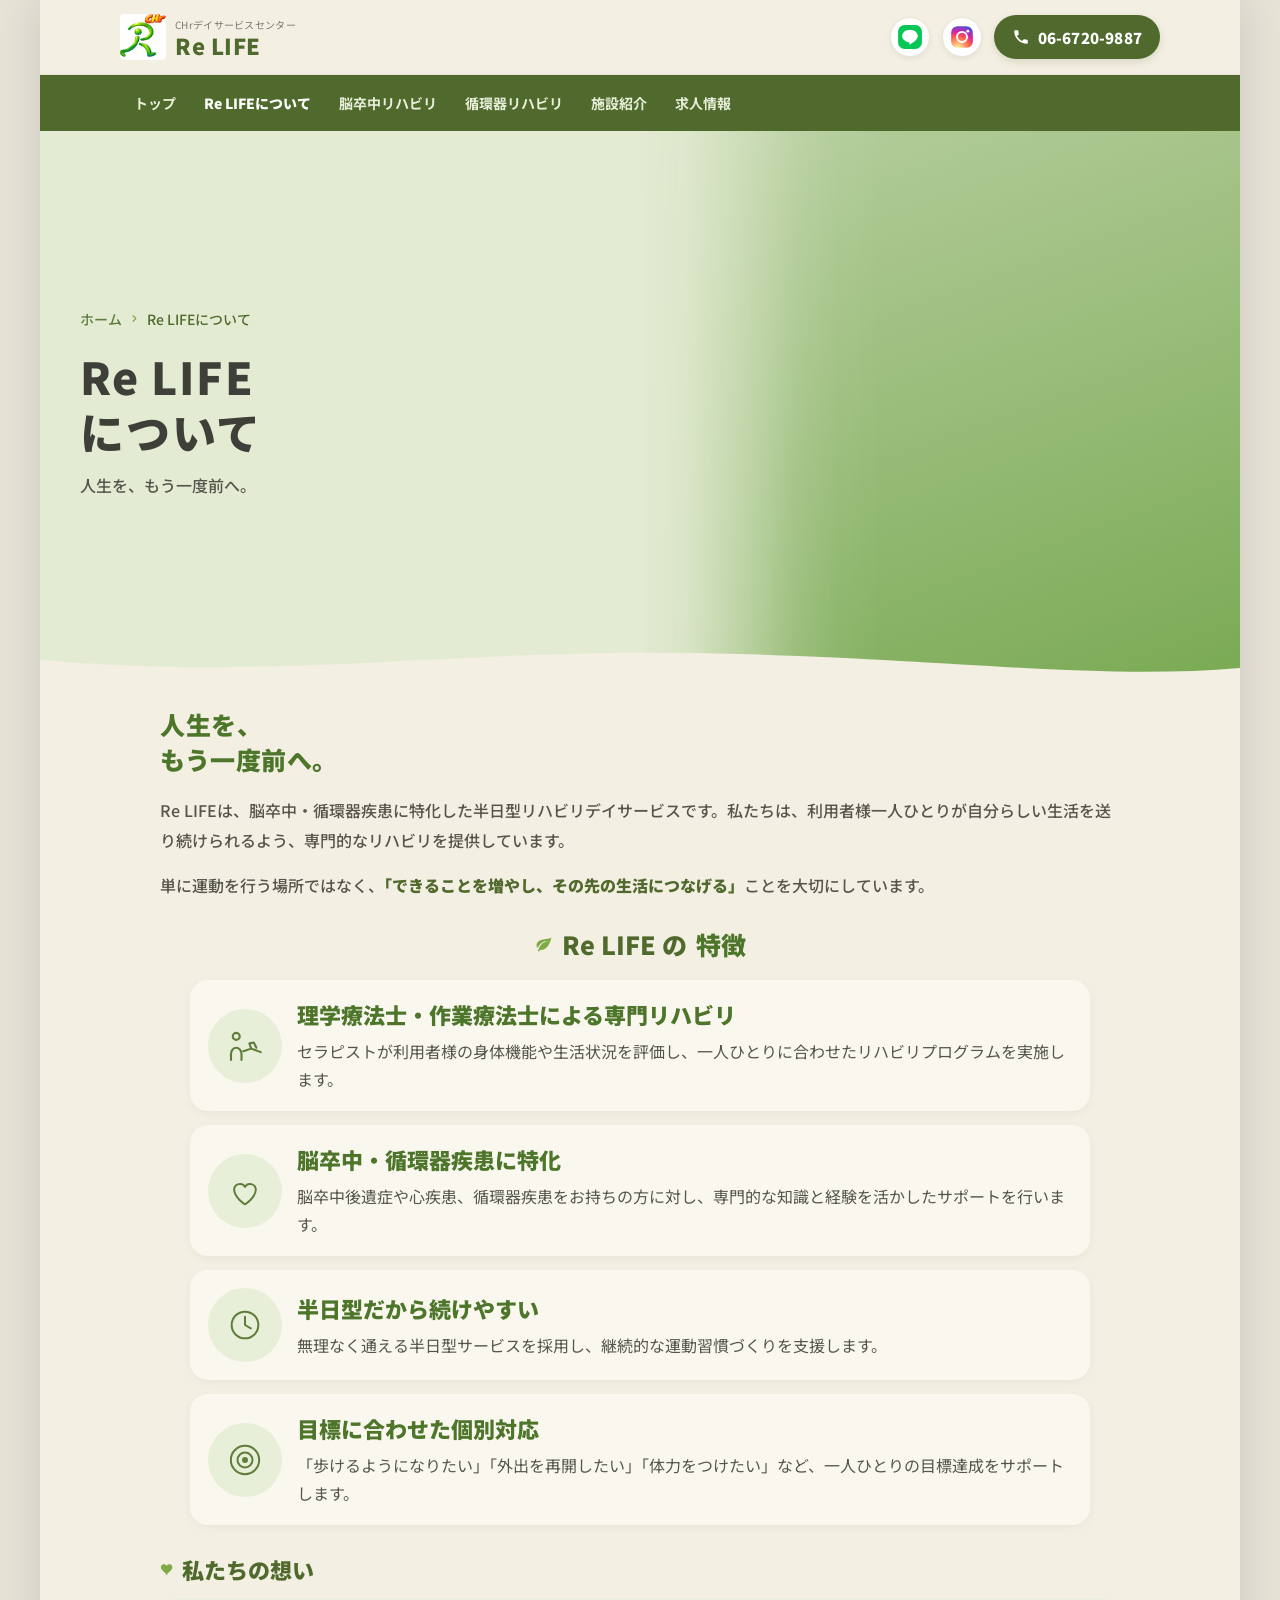
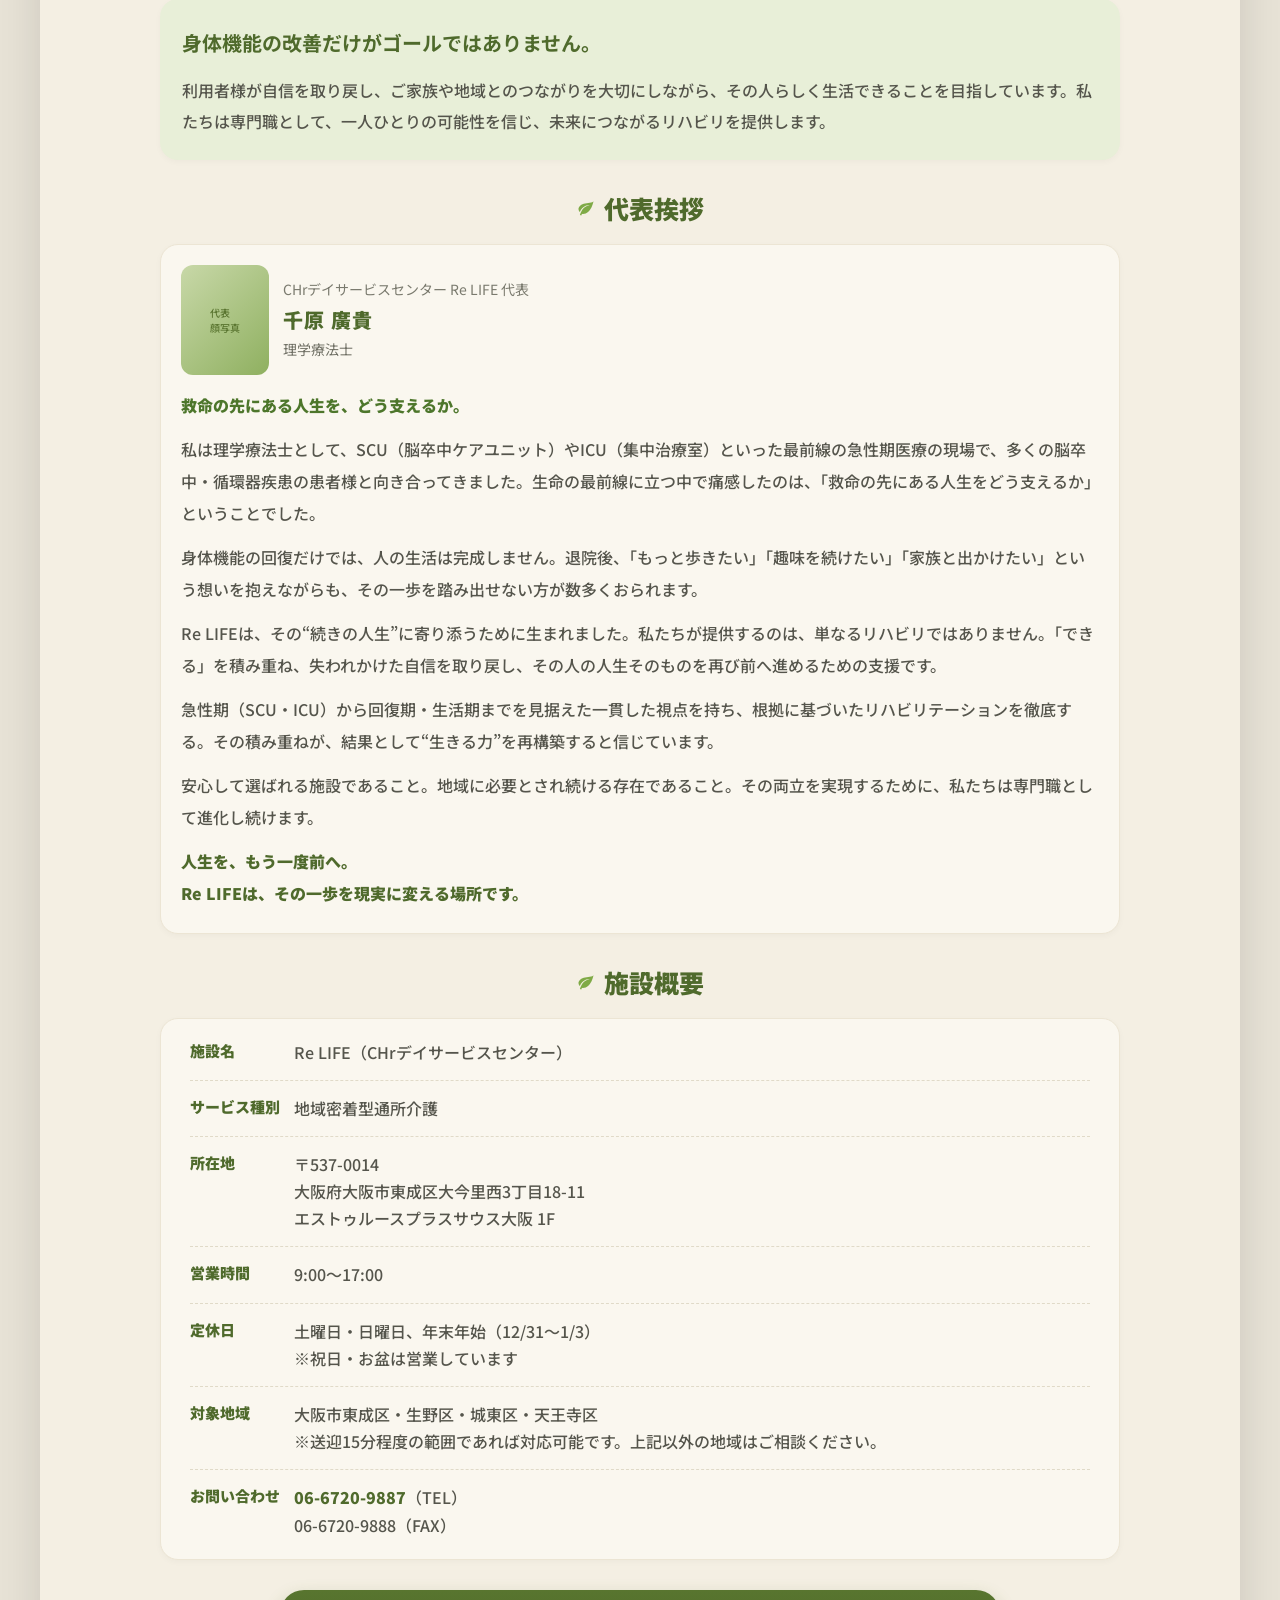
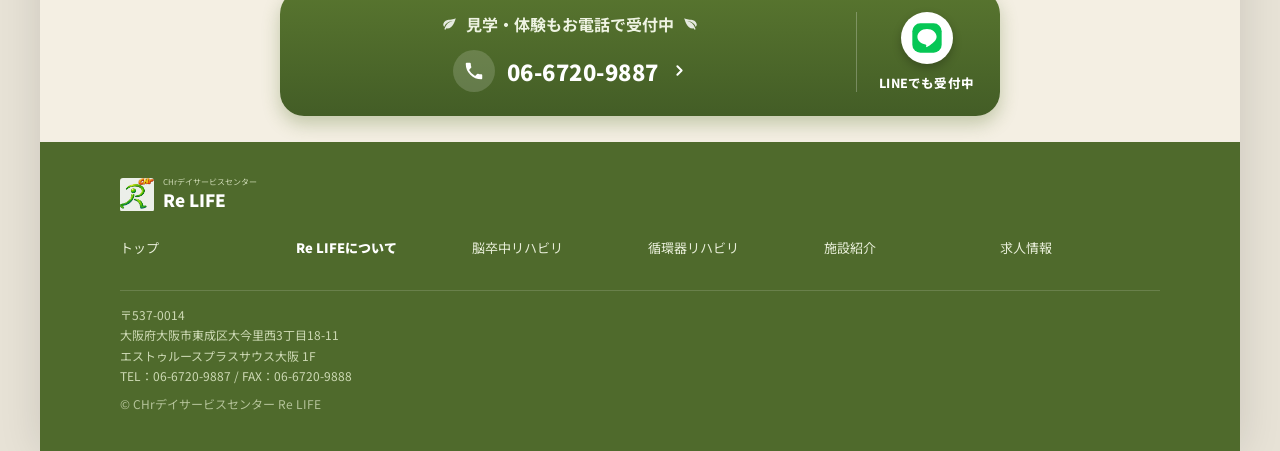
==== commit 3d7d904c: "@ トップのヒーローを全幅スライド化し、LINE/インスタ導線とCTAを全ページで統一 - ヒーローをクロスフェード自動スライド（5秒間隔・裏タブ停止・reduced-motion対応）に変更 - 従" ====
--- a/about.html
+++ b/about.html
@@ -8,12 +8,12 @@
 <meta property="og:title" content="Re LIFEについて｜CHrデイサービスセンター Re LIFE">
 <meta property="og:description" content="Re LIFEは脳卒中・循環器疾患に特化した半日型リハビリデイサービス。理学療法士・作業療法士による専門リハビリで、できることを増やし、その先の生活につなげます。代表挨拶・施設概要はこちら。">
 <meta property="og:type" content="website">
-<meta property="og:image" content="ogp.png">
-<meta property="og:image:width" content="1200">
-<meta property="og:image:height" content="630">
+<meta property="og:image" content="ogp.jpg">
+<meta property="og:image:width" content="1050">
+<meta property="og:image:height" content="1031">
 <meta property="og:image:alt" content="CHrデイサービスセンター Re LIFE">
 <meta name="twitter:card" content="summary_large_image">
-<meta name="twitter:image" content="ogp.png">
+<meta name="twitter:image" content="ogp.jpg">
 <meta name="twitter:image:alt" content="CHrデイサービスセンター Re LIFE">
 <link rel="preconnect" href="https://fonts.googleapis.com">
 <link rel="preconnect" href="https://fonts.gstatic.com" crossorigin>
@@ -34,10 +34,24 @@
         <div class="site-header__name">Re LIFE</div>
       </div>
     </a>
-    <a href="tel:0667209887" class="site-header__tel" aria-label="電話で問い合わせ：06-6720-9887">
-      <svg viewBox="0 0 24 24" width="18" height="18" aria-hidden="true"><path d="M6.62 10.79a15.53 15.53 0 0 0 6.59 6.59l2.2-2.2a1 1 0 0 1 1.02-.24 11.36 11.36 0 0 0 3.57.57 1 1 0 0 1 1 1V20a1 1 0 0 1-1 1A17 17 0 0 1 3 4a1 1 0 0 1 1-1h3.5a1 1 0 0 1 1 1c0 1.25.2 2.45.57 3.57a1 1 0 0 1-.25 1.02l-2.2 2.2z"></path></svg>
-      06-6720-9887
-    </a>
+    <div class="site-header__actions">
+      <!-- ★★ 公開前に必ず差し替え：LINE公式アカウントのURL（千原さん待ち／全6ページ共通） -->
+      <a href="https://lin.ee/PLACEHOLDER" class="site-header__sns" target="_blank" rel="noopener noreferrer" aria-label="LINEで友だち追加">
+        <svg viewBox="0 0 24 24" width="26" height="26" aria-hidden="true"><rect x="1" y="1" width="22" height="22" rx="6" fill="#06C755"></rect><path d="M19.2 11.1c0-3.2-3.2-5.8-7.2-5.8s-7.2 2.6-7.2 5.8c0 2.9 2.6 5.3 6 5.7.24.05.56.16.64.36.07.18.05.46.02.64l-.1.6c-.03.18-.14.7.62.38s4.05-2.39 5.53-4.09c1.02-1.12 1.69-2.26 1.69-3.57z" fill="#fff"></path></svg>
+      </a>
+      <a href="https://www.instagram.com/relifeup2025" class="site-header__sns" target="_blank" rel="noopener noreferrer" aria-label="Instagram @relifeup2025">
+        <svg viewBox="0 0 24 24" width="26" height="26" aria-hidden="true">
+          <defs><radialGradient id="igHeader" cx="30%" cy="107%" r="135%"><stop offset="0%" stop-color="#fdf497"></stop><stop offset="5%" stop-color="#fdf497"></stop><stop offset="45%" stop-color="#fd5949"></stop><stop offset="60%" stop-color="#d6249f"></stop><stop offset="90%" stop-color="#285AEB"></stop></radialGradient></defs>
+          <rect x="2" y="2" width="20" height="20" rx="6" fill="url(#igHeader)"></rect>
+          <circle cx="12" cy="12" r="4.6" fill="none" stroke="#fff" stroke-width="1.8"></circle>
+          <circle cx="17.4" cy="6.6" r="1.3" fill="#fff"></circle>
+        </svg>
+      </a>
+      <a href="tel:0667209887" class="site-header__tel" aria-label="電話で問い合わせ：06-6720-9887">
+        <svg viewBox="0 0 24 24" width="18" height="18" aria-hidden="true"><path d="M6.62 10.79a15.53 15.53 0 0 0 6.59 6.59l2.2-2.2a1 1 0 0 1 1.02-.24 11.36 11.36 0 0 0 3.57.57 1 1 0 0 1 1 1V20a1 1 0 0 1-1 1A17 17 0 0 1 3 4a1 1 0 0 1 1-1h3.5a1 1 0 0 1 1 1c0 1.25.2 2.45.57 3.57a1 1 0 0 1-.25 1.02l-2.2 2.2z"></path></svg>
+        06-6720-9887
+      </a>
+    </div>
     <button class="menu-btn" type="button" aria-label="メニューを開く" aria-expanded="false" aria-controls="navDrawer">
       <span></span><span></span><span></span>
     </button>
@@ -189,30 +203,42 @@
         <div><dt>施設名</dt><dd>Re LIFE（CHrデイサービスセンター）</dd></div>
         <div><dt>サービス種別</dt><dd>地域密着型通所介護</dd></div>
         <div><dt>所在地</dt><dd>〒537-0014<br>大阪府大阪市東成区大今里西3丁目18-11<br>エストゥルースプラスサウス大阪 1F</dd></div>
+        <!-- 事業所番号が千原さんから届いたら、下の1行のコメントを外して番号を入れる
+        <div><dt>事業所番号</dt><dd>0000000000</dd></div>
+        -->
         <div><dt>営業時間</dt><dd>9:00〜17:00</dd></div>
-        <div><dt>定休日</dt><dd>土曜・日曜</dd></div>
-        <div><dt>対象地域</dt><dd>大阪市東成区・生野区・城東区・天王寺</dd></div>
-        <div><dt>お問い合わせ</dt><dd><a href="tel:0667209887" style="color:var(--green-dark);font-weight:900;text-decoration:none;">06-6720-9887</a></dd></div>
+        <div><dt>定休日</dt><dd>土曜日・日曜日、年末年始（12/31〜1/3）<br>※祝日・お盆は営業しています</dd></div>
+        <div><dt>対象地域</dt><dd>大阪市東成区・生野区・城東区・天王寺区<br>※送迎15分程度の範囲であれば対応可能です。上記以外の地域はご相談ください。</dd></div>
+        <div><dt>お問い合わせ</dt><dd><a href="tel:0667209887" style="color:var(--green-dark);font-weight:900;text-decoration:none;">06-6720-9887</a>（TEL）<br>06-6720-9888（FAX）</dd></div>
       </dl>
     </div>
   </section>
 
   <!-- CTA -->
   <section style="padding:24px 18px 26px;">
-    <a href="tel:0667209887" class="cta-block">
-      <div class="cta-block__label">
-        <svg viewBox="0 0 24 24" width="15" height="15" fill="rgba(255,255,255,.85)" aria-hidden="true"><path d="M17 8C8 10 5.9 16.17 3.82 21.34l1.89.66.95-2.3c.48.17.98.3 1.34.3C19 20 22 3 22 3c-1 2-8 2.25-13 3.25S2 11.5 2 13.5s1.75 3.75 1.75 3.75C7 8 17 8 17 8z"></path></svg>
-        見学・体験もお電話で受付中
-        <svg viewBox="0 0 24 24" width="15" height="15" fill="rgba(255,255,255,.85)" style="transform:scaleX(-1);" aria-hidden="true"><path d="M17 8C8 10 5.9 16.17 3.82 21.34l1.89.66.95-2.3c.48.17.98.3 1.34.3C19 20 22 3 22 3c-1 2-8 2.25-13 3.25S2 11.5 2 13.5s1.75 3.75 1.75 3.75C7 8 17 8 17 8z"></path></svg>
-      </div>
-      <div class="cta-block__tel">
-        <span class="cta-block__tel-icon">
-          <svg viewBox="0 0 24 24" width="22" height="22" fill="#fff" aria-hidden="true"><path d="M6.62 10.79a15.53 15.53 0 0 0 6.59 6.59l2.2-2.2a1 1 0 0 1 1.02-.24 11.36 11.36 0 0 0 3.57.57 1 1 0 0 1 1 1V20a1 1 0 0 1-1 1A17 17 0 0 1 3 4a1 1 0 0 1 1-1h3.5a1 1 0 0 1 1 1c0 1.25.2 2.45.57 3.57a1 1 0 0 1-.25 1.02l-2.2 2.2z"></path></svg>
-        </span>
-        <span class="cta-block__tel-num">06-6720-9887</span>
-        <svg viewBox="0 0 24 24" width="17" height="17" fill="none" stroke="#fff" stroke-width="2.8" stroke-linecap="round" stroke-linejoin="round" aria-hidden="true"><path d="M9 6l6 6-6 6"></path></svg>
-      </div>
-    </a>
+    <div class="cta-block">
+      <a href="tel:0667209887" class="cta-block__main">
+        <div class="cta-block__label">
+          <svg viewBox="0 0 24 24" width="15" height="15" fill="rgba(255,255,255,.85)" aria-hidden="true"><path d="M17 8C8 10 5.9 16.17 3.82 21.34l1.89.66.95-2.3c.48.17.98.3 1.34.3C19 20 22 3 22 3c-1 2-8 2.25-13 3.25S2 11.5 2 13.5s1.75 3.75 1.75 3.75C7 8 17 8 17 8z"></path></svg>
+          見学・体験もお電話で受付中
+          <svg viewBox="0 0 24 24" width="15" height="15" fill="rgba(255,255,255,.85)" style="transform:scaleX(-1);" aria-hidden="true"><path d="M17 8C8 10 5.9 16.17 3.82 21.34l1.89.66.95-2.3c.48.17.98.3 1.34.3C19 20 22 3 22 3c-1 2-8 2.25-13 3.25S2 11.5 2 13.5s1.75 3.75 1.75 3.75C7 8 17 8 17 8z"></path></svg>
+        </div>
+        <div class="cta-block__tel">
+          <span class="cta-block__tel-icon">
+            <svg viewBox="0 0 24 24" width="22" height="22" fill="#fff" aria-hidden="true"><path d="M6.62 10.79a15.53 15.53 0 0 0 6.59 6.59l2.2-2.2a1 1 0 0 1 1.02-.24 11.36 11.36 0 0 0 3.57.57 1 1 0 0 1 1 1V20a1 1 0 0 1-1 1A17 17 0 0 1 3 4a1 1 0 0 1 1-1h3.5a1 1 0 0 1 1 1c0 1.25.2 2.45.57 3.57a1 1 0 0 1-.25 1.02l-2.2 2.2z"></path></svg>
+          </span>
+          <span class="cta-block__tel-num">06-6720-9887</span>
+          <svg viewBox="0 0 24 24" width="17" height="17" fill="none" stroke="#fff" stroke-width="2.8" stroke-linecap="round" stroke-linejoin="round" aria-hidden="true"><path d="M9 6l6 6-6 6"></path></svg>
+        </div>
+      </a>
+      <!-- ★★ 公開前に必ず差し替え：LINE公式アカウントのURL（600px以上でのみ表示） -->
+      <a href="https://lin.ee/PLACEHOLDER" class="cta-block__line" target="_blank" rel="noopener noreferrer">
+        <span class="cta-block__line-icon">
+          <svg viewBox="0 0 24 24" width="32" height="32" aria-hidden="true"><rect x="1" y="1" width="22" height="22" rx="6" fill="#06C755"></rect><path d="M19.2 11.1c0-3.2-3.2-5.8-7.2-5.8s-7.2 2.6-7.2 5.8c0 2.9 2.6 5.3 6 5.7.24.05.56.16.64.36.07.18.05.46.02.64l-.1.6c-.03.18-.14.7.62.38s4.05-2.39 5.53-4.09c1.02-1.12 1.69-2.26 1.69-3.57z" fill="#fff"></path></svg>
+        </span>
+        LINEでも受付中
+      </a>
+    </div>
   </section>
 
   </main>
@@ -243,6 +269,12 @@
   </footer>
 
 </div>
+<!-- 右下に浮くLINEボタン（スマホ専用／600px以上では非表示）
+     ★★ 公開前に必ず差し替え：LINE公式アカウントのURL -->
+<a href="https://lin.ee/PLACEHOLDER" class="line-fab" target="_blank" rel="noopener noreferrer">
+  <svg viewBox="0 0 24 24" width="28" height="28" aria-hidden="true"><path d="M12 3.6c-4.7 0-8.5 3-8.5 6.8 0 3.4 3 6.2 7.1 6.7.28.06.65.19.75.42.08.21.05.54.03.75l-.12.7c-.04.21-.17.83.73.45s4.8-2.83 6.55-4.84C19.8 12.9 20.5 11.5 20.5 10.4c0-3.8-3.8-6.8-8.5-6.8z" fill="#fff"></path></svg>
+  LINE受付中
+</a>
 <script src="site.js"></script>
 </body>
 </html>
--- a/style.css
+++ b/style.css
@@ -22,23 +22,6 @@
   --red-mid:      #c0786f;
 }
 
-/* Larger site-controlled label over the embedded Google map. */
-.access-map__label {
-  display: inline-flex !important;
-  align-items: center !important;
-  min-height: 34px !important;
-  padding: 5px 14px !important;
-  border: 2px solid rgba(255, 255, 255, .96) !important;
-  border-radius: 999px !important;
-  background: rgba(255, 255, 255, .98) !important;
-  box-shadow: 0 2px 8px rgba(0, 0, 0, .28) !important;
-  color: var(--green-dark) !important;
-  font-size: clamp(14px, 1.2vw, 17px) !important;
-  font-weight: 900 !important;
-  line-height: 1.25 !important;
-  letter-spacing: .02em !important;
-}
-
 /* --- ベース --- */
 *, *::before, *::after { box-sizing: border-box; margin: 0; padding: 0; }
 html, body { background: var(--body-bg); }
@@ -123,6 +106,32 @@
 .site-header__tel:hover,
 .site-header__tel:focus-visible { background: var(--green-btn); }
 .site-header__tel svg { fill: #fff; }
+/* 電話ボタンの左に並ぶSNSロゴ（LINE・Instagram）。
+   電話ボタンと同じく960px以上でのみ表示する（スマホはヘッダーに幅がないため、
+   トップのSNSカードとナビの導線に任せる） */
+.site-header__actions {
+  display: flex;
+  align-items: center;
+  gap: 10px;
+}
+.site-header__sns {
+  display: none;
+  align-items: center;
+  justify-content: center;
+  width: 40px;
+  height: 40px;
+  flex: none;
+  border-radius: 50%;
+  background: #fff;
+  border: 1px solid var(--card-border);
+  box-shadow: 0 2px 5px rgba(0,0,0,.07);
+  transition: transform .15s ease, box-shadow .15s ease;
+}
+.site-header__sns:hover,
+.site-header__sns:focus-visible {
+  transform: translateY(-1px);
+  box-shadow: 0 4px 10px rgba(0,0,0,.14);
+}
 .menu-btn {
   background: none;
   border: none;
@@ -180,19 +189,28 @@
 }
 .nav-drawer a.current { color: #fff; font-weight: 900; }
 .nav-drawer li:last-child a { border-bottom: none; }
-.nav-drawer__tel {
+.nav-drawer a.nav-drawer__tel {
   display: flex;
   align-items: center;
   justify-content: center;
   gap: 10px;
+  width: 100%;
+  min-height: 54px;
+  box-sizing: border-box;
   margin-top: 28px;
   text-decoration: none;
   background: #fff;
   color: var(--green-dark);
   font-weight: 900;
-  font-size: 15px;
+  font-size: 17px;
+  line-height: 1;
   padding: 15px 18px;
   border-radius: 40px;
+  border-bottom: none;
+}
+.nav-drawer a.nav-drawer__tel svg {
+  flex: 0 0 auto;
+  fill: currentColor;
 }
 .nav-drawer__mobile-contact { display: block; }
 
@@ -225,11 +243,14 @@
   flex: none;
 }
 
-/* ページ下部のバー型CTA */
+/* ヒーロー直下のバー型CTA（トップのみ）。
+   2026-08-08に「アイコン＋電話番号＋矢印」の1行だけに簡素化した。
+   文言は上のバッジ（見学・体験 受付中）が担う */
 .cta-bar {
   display: flex;
   align-items: center;
-  gap: 14px;
+  justify-content: center;
+  gap: 12px;
   text-decoration: none;
   background: linear-gradient(180deg, var(--green-mid), var(--green-btn));
   border-radius: 48px;
@@ -246,9 +267,13 @@
   justify-content: center;
   flex: none;
 }
-.cta-bar__text { color: #fff; line-height: 1.3; }
-.cta-bar__text small { display: block; font-size: 11px; font-weight: 500; opacity: .9; }
-.cta-bar__text strong { display: block; font-size: 15px; font-weight: 900; white-space: nowrap; }
+.cta-bar__num {
+  font-size: 22px;
+  font-weight: 900;
+  color: #fff;
+  letter-spacing: .5px;
+  white-space: nowrap;
+}
 
 /* 発信前の予告文言（電話バナー直下） */
 .tel-note {
@@ -259,50 +284,59 @@
   text-align: center;
 }
 
-/* Top-page closing contact band: separate from the compact hero call to action. */
-.final-contact-band {
-  display: flex;
-  flex-direction: column;
-  align-items: center;
-  justify-content: center;
-  gap: 12px;
-  padding: 20px;
-  border-radius: 22px;
-  background: linear-gradient(180deg, var(--green-mid), var(--green-btn));
-  box-shadow: 0 8px 18px rgba(90,117,48,.25);
-}
-.final-contact-band__guidance {
-  color: #fff;
-  text-align: center;
-  line-height: 1.5;
-}
-.final-contact-band__guidance p:first-child { font-size: 14px; font-weight: 900; }
-.final-contact-band__guidance p:last-child { font-size: 12px; font-weight: 500; opacity: .9; }
-.final-contact-band__link {
-  display: flex;
-  align-items: center;
-  justify-content: center;
-  gap: 14px;
-  width: 100%;
-  min-height: 64px;
-  padding: 11px 16px;
-  border: 1px solid rgba(255,255,255,.28);
-  border-radius: 18px;
-  background: rgba(255,255,255,.12);
-  color: #fff;
-  text-decoration: none;
-}
-.final-contact-band__link:hover,
-.final-contact-band__link:focus-visible { background: rgba(255,255,255,.2); }
-
-/* 詳細ページのブロック型CTA */
+/* ブロック型CTA（トップ下部・求人ページで共通。2026-08-08にトップ側も統一）
+   スマホ  = 電話のみ（幅がないためLINEは出さず、代わりに右下の .line-fab が出る）
+   600px〜 = ブロック内の右側にLINE導線を追加し、電話側はその分だけ左に寄る
+   ※ブロック全体を <a href="tel:"> にするとLINEリンクを入れ子にできないため、
+     外側は <div> にして中に「電話の<a>」と「LINEの<a>」を並べている */
 .cta-block {
-  display: block;
+  display: grid;
+  grid-template-columns: minmax(0, 1fr);
+  align-items: center;
   text-decoration: none;
   background: linear-gradient(180deg, var(--green-mid), var(--green-btn));
   border-radius: 24px;
   padding: 20px 22px 22px;
   box-shadow: 0 8px 18px rgba(90,117,48,.32);
+}
+.cta-block__main {
+  min-width: 0;
+  display: block;
+  text-decoration: none;
+}
+/* 右側のLINE導線（600px以上でのみ表示） */
+.cta-block__line {
+  display: none;
+  flex-direction: column;
+  align-items: center;
+  gap: 9px;
+  padding-left: 22px;
+  border-left: 1px solid rgba(255,255,255,.26);
+  color: #fff;
+  font-size: 12.5px;
+  font-weight: 800;
+  letter-spacing: .2px;
+  text-decoration: none;
+  white-space: nowrap;
+}
+/* 白い丸の中に緑の角丸ロゴを置く（ヘッダーのSNSロゴと同じ作り）。
+   CTAの背景がダークグリーンのため、緑のロゴを直に置くと沈み、
+   逆に白地に緑の吹き出しだけにすると色が反転して見えて分かりにくい */
+.cta-block__line-icon {
+  display: flex;
+  align-items: center;
+  justify-content: center;
+  width: 52px;
+  height: 52px;
+  border-radius: 50%;
+  background: #fff;
+  box-shadow: 0 4px 10px rgba(0,0,0,.24);
+  transition: transform .15s ease, box-shadow .15s ease;
+}
+.cta-block__line:hover .cta-block__line-icon,
+.cta-block__line:focus-visible .cta-block__line-icon {
+  transform: translateY(-2px);
+  box-shadow: 0 7px 16px rgba(0,0,0,.32);
 }
 .cta-block__label {
   display: flex;
@@ -337,6 +371,52 @@
   letter-spacing: .5px;
   white-space: nowrap;
 }
+@media (min-width: 600px) {
+  .cta-block {
+    grid-template-columns: minmax(0, 1fr) auto;
+    gap: 22px;
+    padding: 22px 26px 24px;
+  }
+  .cta-block__line { display: flex; }
+}
+
+/* ---------------------------------------------------
+   右下に浮くLINEボタン（スマホ専用・全ページ共通）
+   スマホはヘッダーにもCTAにもLINEを置けないため、常時表示のこれで代替する。
+   .lp の外に置くこと（.lp は幅によって overflow:hidden になる）
+   --------------------------------------------------- */
+.line-fab {
+  position: fixed;
+  right: 14px;
+  bottom: calc(16px + env(safe-area-inset-bottom, 0px));
+  /* ヘッダー(40)より上、ナビドロワー(50)より下。メニューを開いたら隠れる */
+  z-index: 45;
+  display: inline-flex;
+  align-items: center;
+  gap: 7px;
+  height: 52px;
+  padding: 0 17px 0 13px;
+  border-radius: 999px;
+  background: #06C755;
+  color: #fff;
+  font-size: 13px;
+  font-weight: 800;
+  letter-spacing: .2px;
+  white-space: nowrap;
+  text-decoration: none;
+  box-shadow: 0 6px 18px rgba(0,0,0,.30);
+  transition: transform .15s ease, box-shadow .15s ease;
+}
+.line-fab:hover,
+.line-fab:focus-visible {
+  transform: translateY(-2px);
+  box-shadow: 0 9px 22px rgba(0,0,0,.36);
+}
+.line-fab:active { transform: translateY(0); }
+@media (min-width: 600px) {
+  /* 600px以上ではCTA内にLINE導線が出るので、浮きボタンは消す */
+  .line-fab { display: none; }
+}
 
 /* ===================================================
    カード
@@ -392,41 +472,123 @@
   margin-left: auto;
 }
 
-.home-instagram-card {
+/* ---------------------------------------------------
+   SNSカード（Instagram / LINE）
+   従来の1枚のインスタカードを、同じ高さの小カード2枚に分割したもの。
+   カードの高さは中のQRコード（116px）＋余白でほぼ決まる。
+   スマホ(〜599px) = 1列に縦積み・QRは出さず丸ロゴのタップボタン
+   PC/タブレット(600px〜) = 横に2枚並べ・QR表示
+   ※スマホでQRを出しても本人は読み取れないための出し分け（2026-08-06 打合せ）
+   --------------------------------------------------- */
+.home-sns-row {
+  display: grid;
+  grid-template-columns: 1fr;
+  gap: 14px;
+}
+.home-sns-card {
   display: grid;
   grid-template-columns: minmax(0, 1fr) auto;
   align-items: center;
   gap: 14px;
-  padding: 18px;
-}
-.home-instagram-card__content { min-width: 0; }
-.home-instagram-card__follow {
+  padding: 16px 18px;
+}
+.home-sns-card__text { min-width: 0; }
+.home-sns-card__title {
+  display: flex;
+  align-items: center;
+  gap: 7px;
+  font-size: 14.5px;
+  font-weight: 900;
+  color: var(--green-dark);
+  line-height: 1.45;
+  margin-bottom: 5px;
+}
+.home-sns-card__title svg { flex: none; }
+.home-sns-card__lead {
+  font-size: 12px;
+  line-height: 1.6;
+  color: var(--text-body);
+}
+.home-sns-card__id {
+  margin-top: 6px;
+  font-size: 11px;
+  font-weight: 700;
+  letter-spacing: .3px;
+  color: var(--red);
+}
+.home-sns-card__id--line { color: #06a648; }
+.home-sns-card__action {
   flex: none;
-  text-align: center;
-}
-.home-instagram-card__follow-row {
-  display: flex;
-  align-items: center;
-  justify-content: center;
-  gap: 8px;
-  margin-bottom: 7px;
-}
-.home-instagram-card__qr {
-  width: 70px;
-  height: 70px;
-  display: flex;
+  display: flex;
+  align-items: center;
+  justify-content: center;
+  text-decoration: none;
+}
+/* スマホ用：丸ロゴのタップボタン */
+.home-sns-card__tap {
+  display: flex;
+  align-items: center;
+  justify-content: center;
+  width: 56px;
+  height: 56px;
+  border-radius: 50%;
+  background: #fff;
+  border: 1px solid var(--card-border);
+  box-shadow: 0 2px 6px rgba(0,0,0,.08);
+}
+/* PC用：QRコード */
+.home-sns-card__qr {
+  display: none;
+  width: 116px;
+  height: 116px;
   align-items: center;
   justify-content: center;
   overflow: hidden;
   border: 1px solid var(--card-border);
-  border-radius: 8px;
+  border-radius: 10px;
   background: #f0ebe0;
 }
-.home-instagram-card__qr img {
+.home-sns-card__qr span {
+  font-size: 12px;
+  color: #9a9a8c;
+  text-align: center;
+  line-height: 1.4;
+}
+.home-sns-card__qr img {
   display: block;
   width: 100%;
   height: 100%;
   object-fit: contain;
+}
+
+@media (min-width: 600px) {
+  .home-sns-row {
+    grid-template-columns: 1fr 1fr;
+    gap: 18px;
+  }
+  .home-sns-card {
+    gap: 16px;
+    padding: 18px 20px;
+  }
+  .home-sns-card__title { font-size: 15px; }
+  .home-sns-card__lead { font-size: 12.5px; }
+  .home-sns-card__tap { display: none; }
+  .home-sns-card__qr {
+    display: flex;
+    width: 100px;
+    height: 100px;
+  }
+}
+@media (min-width: 960px) {
+  .home-sns-row { gap: 22px; }
+  .home-sns-card { padding: 20px 24px; }
+  .home-sns-card__title { font-size: 18px; }
+  .home-sns-card__lead { font-size: 14px; line-height: 1.7; }
+  .home-sns-card__id { font-size: 13px; margin-top: 8px; }
+  .home-sns-card__qr {
+    width: 116px;
+    height: 116px;
+  }
 }
 
 /* ===================================================
@@ -710,6 +872,8 @@
   .site-header__sub { font-size: 10px; }
   .site-header__name { font-size: 22px; }
   .site-header__tel { display: flex; }
+  .site-header__sns { display: inline-flex; }
+  .site-header__actions { gap: 12px; }
   .menu-btn { display: none; }
 
   .nav-drawer {
@@ -815,28 +979,6 @@
     line-height: 2.05 !important;
   }
 
-  .home-instagram-card {
-    grid-template-columns: minmax(0, 1fr) auto;
-    min-height: 170px;
-    gap: 34px;
-    padding: 20px 30px;
-  }
-  .home-instagram-card__content {
-    display: flex;
-    flex-direction: column;
-    justify-content: center;
-  }
-  .home-instagram-card__content h3 { font-size: 22px !important; margin-bottom: 9px !important; }
-  .home-instagram-card__content p { font-size: 16px !important; line-height: 1.75 !important; }
-  .home-instagram-card__follow-row { gap: 14px; }
-  .home-instagram-card__qr {
-    width: 116px;
-    height: 116px;
-    border-radius: 10px;
-  }
-  .home-instagram-card__qr span { font-size: 13px !important; }
-  .home-instagram-card__follow > div:last-child { font-size: 15px !important; }
-
   .home-rehab-card__content { padding: 16px 18px 18px !important; }
   .home-rehab-card > div > div:first-child {
     height: 180px !important;
@@ -923,25 +1065,9 @@
     width: min(100%, 600px);
     min-width: 0;
     max-width: 620px;
-    justify-content: flex-start;
   }
   .hero-contact .tel-note,
   .final-contact-section .tel-note { display: none; }
-  .final-contact-band {
-    flex-direction: row;
-    gap: 32px;
-    min-height: 108px;
-    padding: 20px 32px;
-  }
-  .final-contact-band__guidance { flex: none; text-align: left; }
-  .final-contact-band__guidance p:first-child { font-size: 17px; }
-  .final-contact-band__guidance p:last-child { font-size: 14px; }
-  .final-contact-band__link {
-    width: auto;
-    min-width: 420px;
-    padding-right: 24px;
-    padding-left: 24px;
-  }
   .cta-block { max-width: 720px; margin-right: auto; margin-left: auto; }
   .info-table { max-width: 900px; margin-right: auto; margin-left: auto; }
 
@@ -972,15 +1098,6 @@
     padding-bottom: 64px !important;
     padding-left: max(40px, calc((100% - 1040px) / 2 + 40px)) !important;
   }
-
-  section[aria-labelledby="recruitment-heading"] {
-    display: grid;
-    grid-template-columns: repeat(3, minmax(0, 1fr));
-    gap: 20px;
-    align-items: stretch;
-  }
-  section[aria-labelledby="recruitment-heading"] > h2 { grid-column: 1 / -1; margin-bottom: 0 !important; }
-  section[aria-labelledby="recruitment-heading"] > .card { margin-bottom: 0 !important; }
 
   .site-footer {
     padding: 36px max(40px, calc((100% - 1040px) / 2));
@@ -1051,33 +1168,137 @@
 /* Keep green text and calls to action readable against warm backgrounds. */
 .lp :where(p, li, dd) { color: var(--text-body); }
 .lp :where(h1, h2, h3, h4) { text-wrap: balance; }
-.final-contact-band__guidance p,
-.final-contact-band__link :where(small, strong) {
+.cta-bar,
+.cta-block {
+  background: linear-gradient(180deg, #58752f, #435d26);
+}
+
+/* ===================================================
+   トップのヒーロー（全幅スライド＋コピー重ね）
+   写真3〜4枚を3秒ごとにクロスフェード。高さは画面いっぱいにせず抑える
+   （スクロールしないと下が見えない状態を避けるため）。
+   =================================================== */
+.home-hero {
+  position: relative;
+  padding: 0 0 4px !important;
+  background: var(--page-bg);
+}
+.hero-slider {
+  position: relative;
+  width: 100%;
+  height: clamp(340px, 58vh, 440px);
+  overflow: hidden;
+  background: #dfe6cf;
+}
+.hero-slider__stage { position: absolute; inset: 0; }
+.hero-slide {
+  position: absolute;
+  inset: 0;
+  opacity: 0;
+  transition: opacity .9s ease;
+}
+.hero-slide.is-active { opacity: 1; }
+/* 全幅なので左右はトリミングされる前提。被写体は中央想定（写真依頼リストの共通ルール）。 */
+.hero-slide > img,
+.hero-slide > .img-ph {
+  width: 100%;
+  height: 100%;
+  object-fit: cover;
+  object-position: 50% 45%;
+  font-size: 13px;
+}
+/* 白抜きのコピーを写真の明るさに左右されず読ませるための膜。 */
+.hero-slider__scrim {
+  position: absolute;
+  inset: 0;
+  background: linear-gradient(180deg, rgba(35,48,20,.34) 0%, rgba(35,48,20,.10) 40%, rgba(35,48,20,.52) 100%);
+}
+.home-hero__copy {
+  position: absolute;
+  inset: 0;
+  display: flex;
+  flex-direction: column;
+  align-items: center;
+  justify-content: center;
+  padding: 0 22px 26px;
+  text-align: center;
+}
+.home-hero__title {
   color: #fff;
-}
-.cta-bar,
-.cta-block,
-.final-contact-band {
-  background: linear-gradient(180deg, #58752f, #435d26);
-}
-
-/* The shared internal-page hero keeps image and copy in separate areas. */
+  font-size: clamp(30px, 8.4vw, 42px);
+  font-weight: 900;
+  line-height: 1.32;
+  letter-spacing: .5px;
+  text-shadow: 0 2px 14px rgba(20,30,10,.55), 0 1px 3px rgba(20,30,10,.45);
+}
+.home-hero__wave {
+  position: absolute;
+  left: 0;
+  bottom: -1px;
+  display: block;
+  width: 100%;
+  height: 40px;
+}
+.hero-contact {
+  display: flex;
+  flex-direction: column;
+  align-items: center;
+  padding: 18px 22px 6px;
+  text-align: center;
+}
+.hero-contact__badge {
+  display: inline-flex;
+  align-items: center;
+  gap: 6px;
+  margin-bottom: 12px;
+  padding: 6px 13px;
+  border-radius: 30px;
+  background: var(--green-pale);
+  color: var(--green-dark);
+  font-size: 12px;
+  font-weight: 900;
+}
+.hero-contact .cta-bar { width: 100%; }
+
+/* The shared internal-page hero keeps image and copy in separate areas.
+   スマホは「文字 → 写真」の縦並び、PCは「文字 | 写真」の左右分割。
+   写真のトリミングは --hero-photo-x / --hero-photo-y で調整する。 */
 .page-hero {
+  --hero-bg: #e3ebd2;
+  --hero-bg-rgb: 227, 235, 210;
+  --hero-photo-x: 50%;
+  --hero-photo-y: 42%;
   position: relative;
   display: grid;
   grid-template-areas:
-    "image"
-    "copy";
-  background: #e3ebd2;
+    "copy"
+    "image";
+  background: var(--hero-bg);
   overflow: hidden;
 }
-.page-hero--red { background: #efdedb; }
+.page-hero--red {
+  --hero-bg: #efdedb;
+  --hero-bg-rgb: 239, 222, 219;
+}
 .page-hero__media {
   position: relative !important;
   grid-area: image;
   width: 100% !important;
   height: auto !important;
-  aspect-ratio: 16 / 8;
+  aspect-ratio: 4 / 3;
+  overflow: hidden;
+}
+/* 写真は絶対配置。画像の縦横比がヒーローの高さを決めないようにするため。
+   高さは枠側だけで決まり、はみ出した分は cover でトリミングされる。 */
+.page-hero__media img,
+.page-hero__media .img-ph {
+  position: absolute;
+  inset: 0;
+  display: block;
+  width: 100%;
+  height: 100%;
+  object-fit: cover;
+  object-position: var(--hero-photo-x) var(--hero-photo-y);
 }
 .page-hero__copy {
   position: relative;
@@ -1085,7 +1306,7 @@
   z-index: 2;
   width: 100%;
   max-width: none !important;
-  padding: 24px 22px 48px !important;
+  padding: 24px 22px 26px !important;
 }
 .page-hero__breadcrumb {
   min-height: 44px;
@@ -1171,26 +1392,14 @@
     font-size: 13px;
     line-height: 1.8;
   }
-  .cta-bar,
-  .final-contact-band__link {
+  .cta-bar {
     min-width: 0;
-    min-height: 72px;
+    min-height: 68px;
     gap: 10px;
-    padding: 11px 13px;
+    padding: 11px 16px;
     overflow: visible;
   }
-  .cta-bar__text {
-    min-width: 0;
-    text-align: left;
-  }
-  .cta-bar__text small {
-    font-size: 13px;
-    white-space: normal;
-  }
-  .cta-bar__text strong {
-    font-size: clamp(14px, 4.25vw, 18px);
-    white-space: normal;
-  }
+  .cta-bar__num { font-size: clamp(20px, 6.4vw, 26px); }
   .cta-block__label { font-size: 14px; }
   .cta-block__tel-num {
     font-size: clamp(22px, 7vw, 28px);
@@ -1232,26 +1441,15 @@
     padding-right: 44px;
     padding-left: 44px;
   }
-  .lp > main > section:not(.page-hero) {
+  .lp > main > section:not(.page-hero):not(.home-hero) {
     padding-right: 36px !important;
     padding-left: 36px !important;
   }
-  .home-hero {
-    display: grid;
-    grid-template-columns: minmax(0, 1.1fr) minmax(280px, .9fr);
-    align-items: center;
-    padding: 30px 36px 36px;
-  }
-  .home-hero__media {
-    grid-row: 1 / span 2;
-    height: 390px !important;
-    border-radius: 20px;
-  }
-  .home-hero__copy,
-  .home-hero .hero-contact {
-    padding-right: 0 !important;
-    padding-left: 30px !important;
-  }
+  .hero-slider { height: clamp(400px, 52vh, 480px); }
+  .home-hero__title { font-size: clamp(38px, 5.4vw, 48px); }
+  .home-hero__wave { height: 48px; }
+  .hero-contact { padding: 22px 36px 8px; }
+  .hero-contact .cta-bar { max-width: 560px; }
   .home-flow-faq {
     grid-template-columns: 1fr 1fr !important;
     gap: 36px !important;
@@ -1262,16 +1460,18 @@
   .faq-a p { font-size: 14px; line-height: 1.75; }
   .page-hero {
     grid-template-areas: "copy image";
-    grid-template-columns: minmax(0, 1fr) minmax(300px, .85fr);
-    min-height: 320px;
-  }
+    grid-template-columns: repeat(2, minmax(0, 1fr));
+    min-height: clamp(420px, 50vw, 540px);
+    max-height: 580px;
+  }
+  /* 高さは枠が決める（写真の縦横比に引っぱられない）。はみ出しは cover でトリミング。 */
   .page-hero__media {
     height: 100% !important;
     aspect-ratio: auto;
   }
   .page-hero__copy {
     align-self: center;
-    padding: 42px 24px 64px 36px !important;
+    padding: 42px 30px 56px 36px !important;
   }
   .page-hero__title { font-size: clamp(34px, 5vw, 42px) !important; }
   .facility-gallery {
@@ -1302,7 +1502,30 @@
   object-fit: cover;
 }
 
-.recruit-card { padding: 26px 22px !important; }
+/* ---------------------------------------------------
+   求人カード：上に写真枠、下に条件テキスト（3職種とも同じ形）
+   --------------------------------------------------- */
+:root { --recruit-col: 1040px; }
+
+.recruit-card {
+  padding: 0 !important;
+  overflow: hidden;
+}
+.recruit-card__media {
+  width: 100%;
+  aspect-ratio: 16 / 9;
+  overflow: hidden;
+  background: #f0ebe0;
+}
+.recruit-card__media img,
+.recruit-card__media .img-ph {
+  display: block;
+  width: 100%;
+  height: 100% !important;
+  object-fit: cover;
+}
+.recruit-card__body { padding: 24px 22px 26px; }
+
 .recruit-list {
   margin: 0 !important;
   padding-left: 1.25em !important;
@@ -1353,36 +1576,19 @@
   .lp > main > section > .card:not(.home-philosophy-card) > div[style*="font-size:12.5px"] {
     font-size: 16px !important;
   }
-  .home-hero {
-    display: grid;
-    grid-template-columns: minmax(0, 1.1fr) minmax(380px, .9fr);
-    grid-template-rows: auto auto;
-    align-items: center;
-    gap: 0 36px;
-    min-height: 520px;
-    padding: 42px max(40px, calc((100% - 1040px) / 2));
-  }
-  .home-hero__media {
-    grid-row: 1 / span 2;
-    height: 430px !important;
-    border-radius: 24px;
-  }
-  .home-hero__copy,
-  .home-hero .hero-contact {
-    padding-right: 0 !important;
-    padding-left: 0 !important;
-  }
-  .home-hero__copy h1 { font-size: clamp(42px, 4vw, 56px) !important; }
-  .home-hero__copy p { font-size: 17px !important; }
-  .hero-contact { padding-top: 18px !important; }
+  .hero-slider { height: clamp(440px, 56vh, 560px); }
+  .home-hero__title { font-size: clamp(44px, 4.2vw, 58px); }
+  .home-hero__wave { height: 56px; }
+  .hero-contact { padding: 26px 40px 10px; }
   .hero-cta {
     width: 100%;
     max-width: 520px;
   }
   .page-hero {
     grid-template-areas: "copy image";
-    grid-template-columns: minmax(0, 1fr) minmax(420px, .9fr);
-    min-height: 350px;
+    grid-template-columns: repeat(2, minmax(0, 1fr));
+    min-height: clamp(550px, 42vw, 640px);
+    max-height: 660px;
   }
   .page-hero__media {
     height: 100% !important;
@@ -1390,20 +1596,36 @@
   }
   .page-hero__copy {
     align-self: center;
-    min-height: 350px;
-    padding: 52px 48px 72px clamp(40px, calc((100% - 1040px) / 2), 80px) !important;
+    min-height: 0;
+    padding: 56px 56px 72px clamp(40px, calc((100% - 1040px) / 2), 80px) !important;
   }
   .page-hero__title { font-size: 44px !important; }
   .facility-gallery {
     grid-template-columns: repeat(4, minmax(0, 1fr));
     gap: 20px;
   }
-  section[aria-labelledby="recruitment-heading"] {
-    grid-template-columns: repeat(2, minmax(0, 1fr));
-  }
-  section[aria-labelledby="recruitment-heading"] > h2 { grid-column: 1 / -1; }
-  section[aria-labelledby="recruitment-heading"] > .recruit-card:last-child {
-    grid-column: 1 / -1;
+  /* PC は 1 職種 1 行。カードの中を 左=タイトル+条件 / 右=写真 の 2 カラムにする。 */
+  section[aria-labelledby="recruitment-heading"] > h2 {
+    max-width: var(--recruit-col);
+    margin: 0 auto 24px !important;
+  }
+  section[aria-labelledby="recruitment-heading"] > .recruit-card {
+    max-width: var(--recruit-col);
+    margin-right: auto !important;
+    margin-left: auto !important;
+    display: grid;
+    grid-template-columns: minmax(0, 1.05fr) minmax(0, .95fr);
+    align-items: stretch;
+  }
+  /* 高さはテキスト側が決める。写真は列いっぱいに敷いて cover でトリミング。 */
+  .recruit-card__media {
+    grid-area: 1 / 2;
+    aspect-ratio: auto;
+    height: 100%;
+  }
+  .recruit-card__body {
+    grid-area: 1 / 1;
+    padding: 32px 34px 34px;
   }
   .recruit-list { font-size: 16px !important; }
 }
@@ -1414,7 +1636,6 @@
 /* Prevent long copy from defining a flex/grid item's minimum width. */
 .page-hero__copy,
 .home-hero__copy,
-.cta-bar__text,
 .approach-card > div,
 .info-table dd,
 .access-details span {
@@ -1422,9 +1643,6 @@
 }
 .lp main :where(p, li, dd) {
   overflow-wrap: anywhere;
-}
-.phone-number {
-  white-space: nowrap;
 }
 
 /* The mobile reading size needs a full card row instead of a narrow two-column card. */
@@ -1441,13 +1659,6 @@
     line-height: 1.5 !important;
     white-space: nowrap;
     overflow-wrap: normal;
-  }
-}
-
-/* The tablet hero column is narrow enough that the phone CTA must wrap at its space. */
-@media (min-width: 600px) and (max-width: 959px) {
-  .hero-cta .cta-bar__text strong {
-    white-space: normal;
   }
 }
 
@@ -1483,6 +1694,158 @@
   .info-table dt {
     width: auto;
   }
+}
+
+/* 左右分割になる幅（タブレット以上）のみ、写真の左端を透明にして
+   背景色の中から写真が現れるように見せる。※他のブレークポイントは
+   600-959 と 960+ に分かれているため、両方に効く独立指定として置く。 */
+@media (min-width: 600px) {
+  .page-hero__media img,
+  .page-hero__media .img-ph {
+    -webkit-mask-image: linear-gradient(to right,
+      rgba(0, 0, 0, 0) 0%,
+      rgba(0, 0, 0, .12) 8%,
+      rgba(0, 0, 0, .45) 17%,
+      rgba(0, 0, 0, .8) 26%,
+      rgba(0, 0, 0, .95) 33%,
+      rgb(0, 0, 0) 40%);
+    mask-image: linear-gradient(to right,
+      rgba(0, 0, 0, 0) 0%,
+      rgba(0, 0, 0, .12) 8%,
+      rgba(0, 0, 0, .45) 17%,
+      rgba(0, 0, 0, .8) 26%,
+      rgba(0, 0, 0, .95) 33%,
+      rgb(0, 0, 0) 40%);
+  }
+}
+
+/* ===================================================
+   リハビリの様子ギャラリー
+   写真の差し替えは img の src、表示位置は各 img の --photo-pos で調整。
+   スマホは横スワイプ（1枚ずつスナップ）、タブレット以上は3カラム。
+   枠が 4:3 を保ち、画像は絶対配置なので元画像の縦横比に左右されない。
+   =================================================== */
+.rehab-gallery {
+  display: flex;
+  gap: 10px;
+  margin: 16px -20px 0;
+  padding: 0 20px 4px;
+  overflow-x: auto;
+  scroll-snap-type: x mandatory;
+  scroll-padding-left: 20px;
+  scrollbar-width: none;
+  -webkit-overflow-scrolling: touch;
+}
+.rehab-gallery::-webkit-scrollbar { display: none; }
+.rehab-gallery__item {
+  position: relative;
+  flex: 0 0 82vw;
+  margin: 0;
+  aspect-ratio: 4 / 3;
+  overflow: hidden;
+  border-radius: 14px;
+  background: var(--green-pale);
+  scroll-snap-align: start;
+}
+.rehab-gallery__item img {
+  position: absolute;
+  inset: 0;
+  display: block;
+  width: 100%;
+  height: 100%;
+  object-fit: cover;
+  object-position: var(--photo-pos, 50% 50%);
+  cursor: zoom-in;
+}
+.rehab-gallery__item img:focus-visible {
+  outline: 3px solid var(--green);
+  outline-offset: -5px;
+}
+.rehab-gallery--red .rehab-gallery__item {
+  background: #f3dfdc;
+}
+.rehab-gallery--red .rehab-gallery__item img:focus-visible {
+  outline-color: #8f3f37;
+}
+.rehab-gallery__placeholder {
+  display: grid;
+  place-items: center;
+  border: 2px dashed rgba(143, 63, 55, .38);
+  background:
+    linear-gradient(135deg, rgba(255, 255, 255, .5), rgba(255, 255, 255, 0)),
+    #f3dfdc;
+}
+.rehab-gallery__placeholder span {
+  color: #8f3f37;
+  font-size: 14px;
+  font-weight: 700;
+  letter-spacing: .08em;
+}
+@media (min-width: 600px) {
+  .rehab-gallery {
+    display: grid;
+    grid-template-columns: repeat(2, minmax(0, 1fr));
+    gap: 14px;
+    margin: 18px 0 0;
+    padding: 0;
+    overflow: visible;
+  }
+  .rehab-gallery__item { flex: none; }
+}
+@media (min-width: 960px) {
+  .rehab-gallery {
+    grid-template-columns: repeat(4, minmax(0, 1fr));
+  }
+}
+
+.lightbox-open {
+  overflow: hidden;
+}
+.gallery-lightbox[hidden] {
+  display: none;
+}
+.gallery-lightbox {
+  position: fixed;
+  z-index: 2000;
+  inset: 0;
+  display: grid;
+  place-items: center;
+  padding: 64px 16px 20px;
+  background: rgba(0, 0, 0, .88);
+}
+.gallery-lightbox__image {
+  display: block;
+  max-width: 100%;
+  max-height: calc(100dvh - 84px);
+  width: auto;
+  height: auto;
+  object-fit: contain;
+}
+.gallery-lightbox__close {
+  position: fixed;
+  z-index: 1;
+  top: max(12px, env(safe-area-inset-top));
+  right: max(12px, env(safe-area-inset-right));
+  display: grid;
+  place-items: center;
+  width: 44px;
+  height: 44px;
+  padding: 0;
+  border: 2px solid rgba(255, 255, 255, .8);
+  border-radius: 50%;
+  background: rgba(0, 0, 0, .6);
+  color: #fff;
+  font: inherit;
+  font-size: 32px;
+  line-height: 1;
+  cursor: pointer;
+}
+.gallery-lightbox__close:hover {
+  background: rgba(255, 255, 255, .18);
+}
+.gallery-lightbox__close:focus-visible {
+  outline: 3px solid #fff;
+  outline-offset: 3px;
 }
 
 @media (prefers-reduced-motion: reduce) {
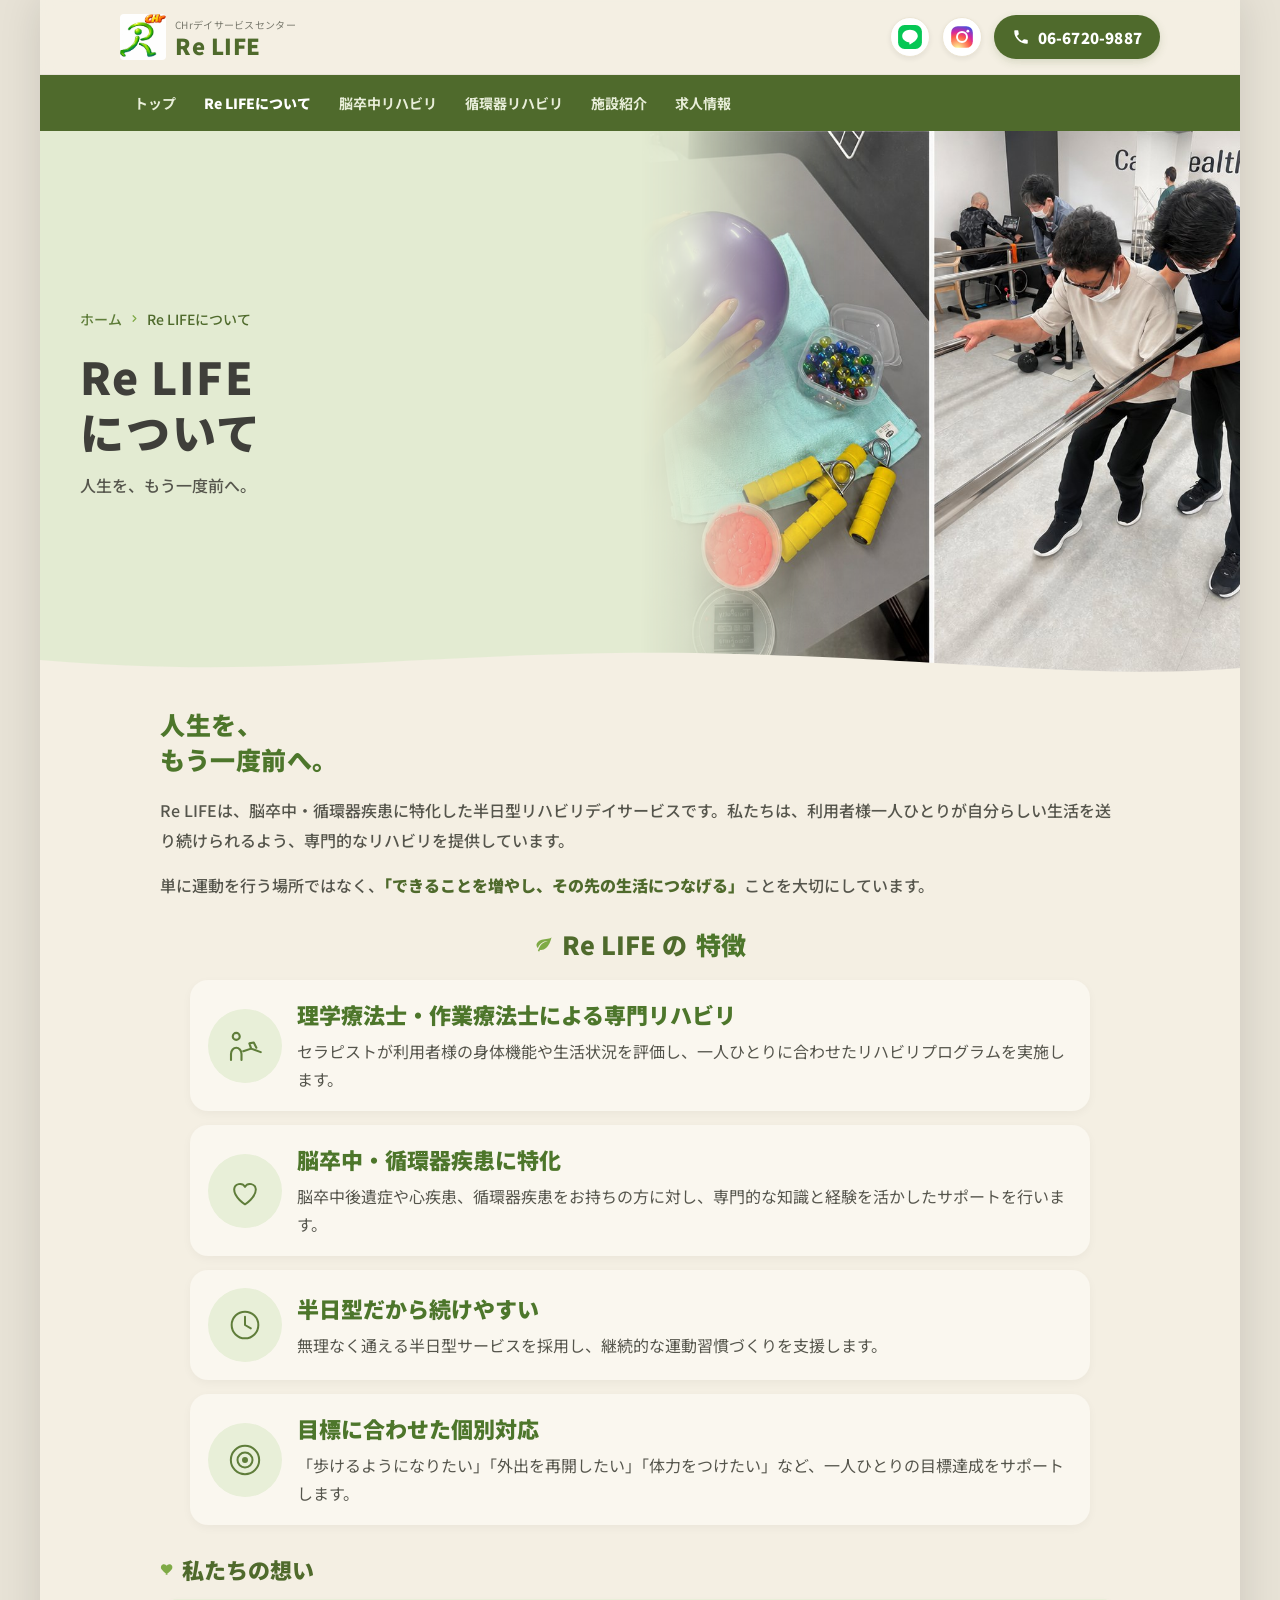
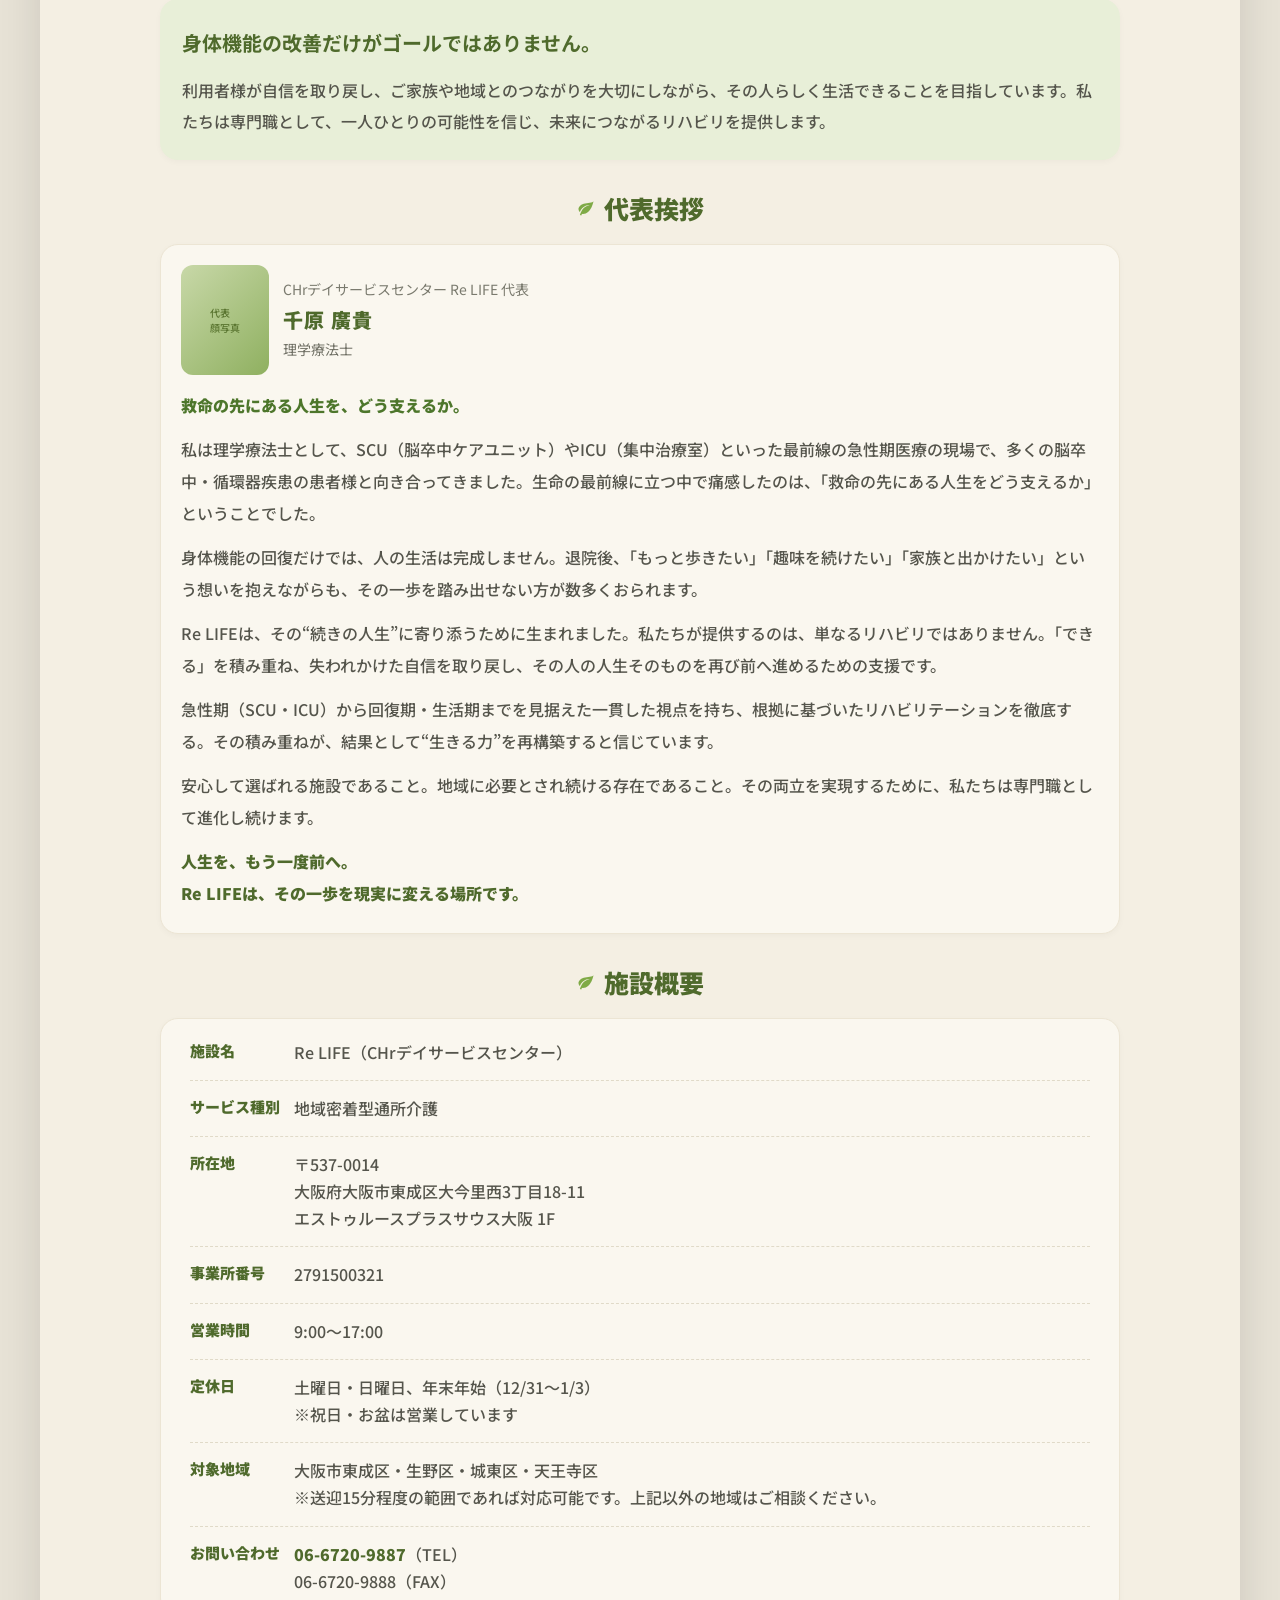
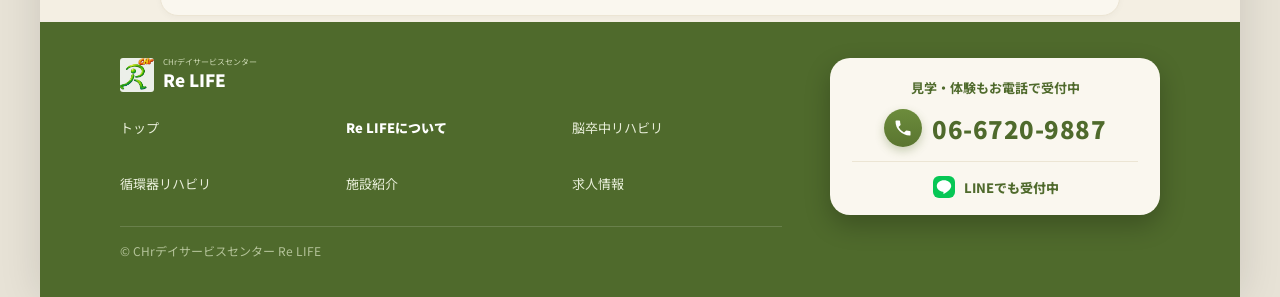
==== commit 4e62181f: "受領写真を各ページへ投入し、リハビリカード・アクセス欄・フッターの見せ方を調整 Co-Authored-By: Claude Opus 5 <noreply@anthropic.com>" ====
--- a/about.html
+++ b/about.html
@@ -1,4 +1,4 @@
-<!DOCTYPE html>
+﻿<!DOCTYPE html>
 <html lang="ja">
 <head>
 <meta charset="UTF-8">
@@ -36,10 +36,10 @@
     </a>
     <div class="site-header__actions">
       <!-- ★★ 公開前に必ず差し替え：LINE公式アカウントのURL（千原さん待ち／全6ページ共通） -->
-      <a href="https://lin.ee/PLACEHOLDER" class="site-header__sns" target="_blank" rel="noopener noreferrer" aria-label="LINEで友だち追加">
+      <a href="https://line.me/ti/p/TNzLzJ45UP" class="site-header__sns" target="_blank" rel="noopener noreferrer" aria-label="LINEで友だち追加">
         <svg viewBox="0 0 24 24" width="26" height="26" aria-hidden="true"><rect x="1" y="1" width="22" height="22" rx="6" fill="#06C755"></rect><path d="M19.2 11.1c0-3.2-3.2-5.8-7.2-5.8s-7.2 2.6-7.2 5.8c0 2.9 2.6 5.3 6 5.7.24.05.56.16.64.36.07.18.05.46.02.64l-.1.6c-.03.18-.14.7.62.38s4.05-2.39 5.53-4.09c1.02-1.12 1.69-2.26 1.69-3.57z" fill="#fff"></path></svg>
       </a>
-      <a href="https://www.instagram.com/relifeup2025" class="site-header__sns" target="_blank" rel="noopener noreferrer" aria-label="Instagram @relifeup2025">
+      <a href="https://www.instagram.com/relifeup2025?utm_source=qr" class="site-header__sns" target="_blank" rel="noopener noreferrer" aria-label="Instagram @relifeup2025">
         <svg viewBox="0 0 24 24" width="26" height="26" aria-hidden="true">
           <defs><radialGradient id="igHeader" cx="30%" cy="107%" r="135%"><stop offset="0%" stop-color="#fdf497"></stop><stop offset="5%" stop-color="#fdf497"></stop><stop offset="45%" stop-color="#fd5949"></stop><stop offset="60%" stop-color="#d6249f"></stop><stop offset="90%" stop-color="#285AEB"></stop></radialGradient></defs>
           <rect x="2" y="2" width="20" height="20" rx="6" fill="url(#igHeader)"></rect>
@@ -78,10 +78,12 @@
 
   <main id="main-content">
   <!-- PAGE HERO -->
-  <section class="page-hero">
+  <!-- 2026-08-13: トップのヒーローを受領写真に差し替えたことで空いた3ショットを暫定で使用。
+       3枚組の写真なので4:3枠には収まりきらず、右寄せで「歩行訓練」側を見せている。
+       ★代表のリハビリ風景（写真リスト No.10）が届いたら差し替える -->
+  <section class="page-hero" style="--hero-photo-x:88%;--hero-photo-y:50%;">
     <div class="page-hero__media">
-      <!-- 施設・スタッフ写真をここに差し替え -->
-      <div class="img-ph" style="background:linear-gradient(160deg,#b8cfa0,#7aaa54);"></div>
+      <img src="素材/写真/nosotchu_reha_3shot.jpg" alt="リハビリ機器・訓練用具・歩行訓練の様子" width="1774" height="885" loading="eager" fetchpriority="high" decoding="async">
     </div>
     <div class="page-hero__copy">
       <div class="page-hero__breadcrumb" style="display:flex;align-items:center;gap:7px;font-size:12px;color:#5f7d3a;font-weight:500;margin-bottom:16px;">
@@ -203,9 +205,7 @@
         <div><dt>施設名</dt><dd>Re LIFE（CHrデイサービスセンター）</dd></div>
         <div><dt>サービス種別</dt><dd>地域密着型通所介護</dd></div>
         <div><dt>所在地</dt><dd>〒537-0014<br>大阪府大阪市東成区大今里西3丁目18-11<br>エストゥルースプラスサウス大阪 1F</dd></div>
-        <!-- 事業所番号が千原さんから届いたら、下の1行のコメントを外して番号を入れる
-        <div><dt>事業所番号</dt><dd>0000000000</dd></div>
-        -->
+        <div><dt>事業所番号</dt><dd>2791500321</dd></div>
         <div><dt>営業時間</dt><dd>9:00〜17:00</dd></div>
         <div><dt>定休日</dt><dd>土曜日・日曜日、年末年始（12/31〜1/3）<br>※祝日・お盆は営業しています</dd></div>
         <div><dt>対象地域</dt><dd>大阪市東成区・生野区・城東区・天王寺区<br>※送迎15分程度の範囲であれば対応可能です。上記以外の地域はご相談ください。</dd></div>
@@ -215,7 +215,8 @@
   </section>
 
   <!-- CTA -->
-  <section style="padding:24px 18px 26px;">
+  <!-- 960px以上ではフッター内のCTAに置き換わるため、このセクションは隠れる（2026-08-13） -->
+  <section class="final-contact-section" style="padding:24px 18px 26px;">
     <div class="cta-block">
       <a href="tel:0667209887" class="cta-block__main">
         <div class="cta-block__label">
@@ -232,7 +233,7 @@
         </div>
       </a>
       <!-- ★★ 公開前に必ず差し替え：LINE公式アカウントのURL（600px以上でのみ表示） -->
-      <a href="https://lin.ee/PLACEHOLDER" class="cta-block__line" target="_blank" rel="noopener noreferrer">
+      <a href="https://line.me/ti/p/TNzLzJ45UP" class="cta-block__line" target="_blank" rel="noopener noreferrer">
         <span class="cta-block__line-icon">
           <svg viewBox="0 0 24 24" width="32" height="32" aria-hidden="true"><rect x="1" y="1" width="22" height="22" rx="6" fill="#06C755"></rect><path d="M19.2 11.1c0-3.2-3.2-5.8-7.2-5.8s-7.2 2.6-7.2 5.8c0 2.9 2.6 5.3 6 5.7.24.05.56.16.64.36.07.18.05.46.02.64l-.1.6c-.03.18-.14.7.62.38s4.05-2.39 5.53-4.09c1.02-1.12 1.69-2.26 1.69-3.57z" fill="#fff"></path></svg>
         </span>
@@ -243,7 +244,9 @@
 
   </main>
   <!-- FOOTER -->
+  <!-- 2026-08-13: 960px以上ではフッターを「左＝情報／右＝CTA」の2カラムにしている -->
   <footer class="site-footer">
+    <div class="site-footer__body">
     <div class="site-footer__logo">
       <img src="素材/ロゴ/logo_chr_relife.jpg" alt="Re LIFE ロゴ">
       <div>
@@ -259,22 +262,38 @@
       <a href="facility.html">施設紹介</a>
       <a href="recruit.html">求人情報</a>
     </nav>
+    <!-- 2026-08-13: 住所・TEL・FAXを削除（ユーザー判断）。ここは著作権表示だけ -->
     <div class="site-footer__info">
-      〒537-0014<br>
-      大阪府大阪市東成区大今里西3丁目18-11<br>
-      エストゥルースプラスサウス大阪 1F<br>
-      TEL：06-6720-9887 / FAX：06-6720-9888
       <span class="site-footer__copy">© CHrデイサービスセンター Re LIFE</span>
+    </div>
+    </div>
+    <!-- 960px以上でのみ表示。フッターが濃緑なので白カードで浮かせる -->
+    <div class="site-footer__cta">
+      <a href="tel:0667209887" class="footer-cta__main">
+        <span class="footer-cta__label">見学・体験もお電話で受付中</span>
+        <span class="footer-cta__tel">
+          <span class="footer-cta__tel-icon">
+            <svg viewBox="0 0 24 24" width="20" height="20" fill="#fff" aria-hidden="true"><path d="M6.62 10.79a15.53 15.53 0 0 0 6.59 6.59l2.2-2.2a1 1 0 0 1 1.02-.24 11.36 11.36 0 0 0 3.57.57 1 1 0 0 1 1 1V20a1 1 0 0 1-1 1A17 17 0 0 1 3 4a1 1 0 0 1 1-1h3.5a1 1 0 0 1 1 1c0 1.25.2 2.45.57 3.57a1 1 0 0 1-.25 1.02l-2.2 2.2z"></path></svg>
+          </span>
+          <span class="footer-cta__tel-num">06-6720-9887</span>
+        </span>
+      </a>
+      <!-- ★★ 公開前に必ず差し替え：LINE公式アカウントのURL -->
+      <a href="https://line.me/ti/p/TNzLzJ45UP" class="footer-cta__line" target="_blank" rel="noopener noreferrer">
+        <svg viewBox="0 0 24 24" width="24" height="24" aria-hidden="true"><rect x="1" y="1" width="22" height="22" rx="6" fill="#06C755"></rect><path d="M19.2 11.1c0-3.2-3.2-5.8-7.2-5.8s-7.2 2.6-7.2 5.8c0 2.9 2.6 5.3 6 5.7.24.05.56.16.64.36.07.18.05.46.02.64l-.1.6c-.03.18-.14.7.62.38s4.05-2.39 5.53-4.09c1.02-1.12 1.69-2.26 1.69-3.57z" fill="#fff"></path></svg>
+        LINEでも受付中
+      </a>
     </div>
   </footer>
 
 </div>
 <!-- 右下に浮くLINEボタン（スマホ専用／600px以上では非表示）
      ★★ 公開前に必ず差し替え：LINE公式アカウントのURL -->
-<a href="https://lin.ee/PLACEHOLDER" class="line-fab" target="_blank" rel="noopener noreferrer">
+<a href="https://line.me/ti/p/TNzLzJ45UP" class="line-fab" target="_blank" rel="noopener noreferrer">
   <svg viewBox="0 0 24 24" width="28" height="28" aria-hidden="true"><path d="M12 3.6c-4.7 0-8.5 3-8.5 6.8 0 3.4 3 6.2 7.1 6.7.28.06.65.19.75.42.08.21.05.54.03.75l-.12.7c-.04.21-.17.83.73.45s4.8-2.83 6.55-4.84C19.8 12.9 20.5 11.5 20.5 10.4c0-3.8-3.8-6.8-8.5-6.8z" fill="#fff"></path></svg>
   LINE受付中
 </a>
 <script src="site.js"></script>
 </body>
 </html>
+
--- a/style.css
+++ b/style.css
@@ -462,6 +462,50 @@
   object-fit: cover;
 }
 
+/* トップの「脳卒中リハビリ／循環器リハビリ」カードの写真枠（2026-08-13）。
+   以前は 88px（PCのみ180px）の高さ固定だった。599px以下ではカードが1カラム＝全幅になるため、
+   88px だと 4:1 の細長い帯に潰れていた。高さは比率で持たせる。 */
+.home-rehab-card__media {
+  width: 100%;
+  aspect-ratio: 16 / 9;
+  overflow: hidden;
+}
+.home-rehab-card__media img,
+.home-rehab-card__media .img-ph {
+  display: block;
+  width: 100%;
+  height: 100%;
+  object-fit: cover;
+  /* 縦位置は写真ごとに調整する。スマホ＝--thumb-y、PC＝--thumb-y-pc（枠が浅くなるぶん上寄せ） */
+  object-position: var(--thumb-x, 50%) var(--thumb-y, 45%);
+}
+/* PCは2カラムで1枚あたりが広くなる。16:9のままだと写真だけが大きくなりすぎるので浅くする */
+@media (min-width: 960px) {
+  .home-rehab-card__media { aspect-ratio: 2 / 1; }
+  .home-rehab-card__media img {
+    object-position: var(--thumb-x, 50%) var(--thumb-y-pc, 28%);
+  }
+}
+
+/* トップのアクセス欄（2026-08-13）。上のFAQと同じベージュ地で境界が分からなかったため、
+   ここだけ薄緑の帯にした。上下の波形は隣のセクションの背景色（--page-bg）で塗り、
+   帯の内側が薄緑として残る仕組み。padding の上下は波形の高さぶん余分に取っている。 */
+.access-section {
+  position: relative;
+  padding: 54px 18px 46px;
+  background: var(--green-pale);
+}
+.access-section__wave {
+  position: absolute;
+  left: 0;
+  display: block;
+  width: 100%;
+  height: 40px;
+  pointer-events: none;
+}
+.access-section__wave--top { top: -1px; }
+.access-section__wave--bottom { bottom: -1px; }
+
 .home-philosophy-card {
   padding: 24px 20px;
   text-align: center;
@@ -761,7 +805,14 @@
   border-top: 1px solid rgba(255,255,255,.15);
   padding-top: 14px;
 }
-.site-footer__copy { display: block; margin-top: 8px; opacity: .8; }
+/* 2026-08-13: 住所・TEL・FAXを外したので、このブロックの中身は著作権表示だけ。
+   以前は住所の下にぶら下げていたぶんの margin-top を落としてある */
+.site-footer__copy { display: block; opacity: .8; }
+
+/* フッター内のCTA（2026-08-13）。960px以上でのみ出す。
+   それ未満は本文末の .final-contact-section が担うので、同じものを2回出さないよう隠しておく。
+   実際の見た目（白カード）は 960px 以上のブロックで定義している。 */
+.site-footer__cta { display: none; }
 
 /* ===================================================
    チップ（主な内容などのタグ）
@@ -980,15 +1031,8 @@
   }
 
   .home-rehab-card__content { padding: 16px 18px 18px !important; }
-  .home-rehab-card > div > div:first-child {
-    height: 180px !important;
-  }
-  .home-rehab-card > div > div:first-child .img-ph,
-  .home-rehab-card > div > div:first-child img {
-    height: 100% !important;
-    width: 100%;
-    object-fit: cover;
-  }
+  /* 写真の高さは .home-rehab-card__media の aspect-ratio が持つ（2026-08-13）。
+     ここで height を固定すると比率指定が効かなくなるため置かない */
   .home-rehab-card__title { font-size: 18px !important; margin-bottom: 9px !important; }
   .home-rehab-card__body {
     padding-right: 46px !important;
@@ -1041,6 +1085,8 @@
   section[aria-labelledby="recruitment-heading"] > h2 { font-size: 28px !important; }
   section[aria-labelledby="recruitment-heading"] > .card h3 { font-size: 23px !important; }
   section[aria-labelledby="recruitment-heading"] > .card ul { font-size: 15.5px !important; line-height: 1.85 !important; }
+  .access-section { padding: 86px 40px 78px; }
+  .access-section__wave { height: 56px; }
   .access-section > h2 { font-size: 25px !important; }
   .access-map > a[style*="font-size"] { font-size: 16px !important; }
   .access-details > div[style*="font-size"] { font-size: 16px !important; line-height: 1.7 !important; }
@@ -1099,11 +1145,82 @@
     padding-left: max(40px, calc((100% - 1040px) / 2 + 40px)) !important;
   }
 
+  /* 左＝ロゴ／ナビ／住所、右＝CTA の2カラム。右側が空いていたのを埋める（2026-08-13） */
   .site-footer {
+    display: grid;
+    grid-template-columns: minmax(0, 1fr) 330px;
+    gap: 48px;
+    align-items: start;
     padding: 36px max(40px, calc((100% - 1040px) / 2));
   }
-  .site-footer__nav-grid { grid-template-columns: repeat(6, 1fr); gap: 16px; font-size: 13px; }
+  .site-footer__body { min-width: 0; }
+  /* 右にCTAが入って左が約700pxになったため、6列だと「Re LIFEについて」が折り返す。3列2行にする */
+  .site-footer__nav-grid { grid-template-columns: repeat(3, minmax(0, 1fr)); gap: 12px 16px; font-size: 13px; }
   .site-footer__info { font-size: 12px; }
+
+  /* CTAは濃緑のフッターの上に白カードで浮かせる。中の文字は本文と同じ緑系にして反転を防ぐ */
+  .site-footer__cta {
+    display: block;
+    padding: 20px 22px 16px;
+    background: var(--card-bg);
+    border-radius: 20px;
+    box-shadow: 0 10px 26px rgba(0,0,0,.24);
+  }
+  .footer-cta__main {
+    display: block;
+    text-decoration: none;
+  }
+  .footer-cta__label {
+    display: block;
+    margin-bottom: 12px;
+    color: var(--green-dark);
+    font-size: 13px;
+    font-weight: 700;
+    line-height: 1.5;
+    text-align: center;
+  }
+  .footer-cta__tel {
+    display: flex;
+    align-items: center;
+    justify-content: center;
+    gap: 10px;
+  }
+  .footer-cta__tel-icon {
+    display: flex;
+    align-items: center;
+    justify-content: center;
+    flex: none;
+    width: 38px;
+    height: 38px;
+    border-radius: 50%;
+    background: linear-gradient(180deg, var(--green-mid), var(--green-btn));
+    box-shadow: 0 4px 10px rgba(90,117,48,.3);
+  }
+  .footer-cta__tel-num {
+    color: var(--green-dark);
+    font-size: 24px;
+    font-weight: 900;
+    letter-spacing: .5px;
+    white-space: nowrap;
+  }
+  .footer-cta__line {
+    display: flex;
+    align-items: center;
+    justify-content: center;
+    gap: 8px;
+    margin-top: 14px;
+    padding-top: 13px;
+    border-top: 1px solid var(--card-border);
+    color: var(--green-dark);
+    font-size: 13px;
+    font-weight: 800;
+    text-decoration: none;
+  }
+  .footer-cta__main:hover .footer-cta__tel-num,
+  .footer-cta__line:hover { text-decoration: underline; }
+
+  /* 本文末のCTAはフッターへ移したので、この幅では出さない */
+  .final-contact-section { display: none; }
 }
 
 /* ===================================================
@@ -1500,6 +1617,19 @@
 .facility-gallery__media img {
   height: 100% !important;
   object-fit: cover;
+  object-position: 50% 50%;
+}
+/* 写真の下の見出し（2026-08-13）。何の場所か分からない写真があるため文字を添える */
+.facility-gallery__caption {
+  padding: 8px 10px 10px;
+  color: var(--green-dark);
+  font-size: 12px;
+  font-weight: 700;
+  text-align: center;
+  letter-spacing: .02em;
+}
+@media (min-width: 600px) {
+  .facility-gallery__caption { padding: 10px 12px 12px; font-size: 14px; }
 }
 
 /* ---------------------------------------------------
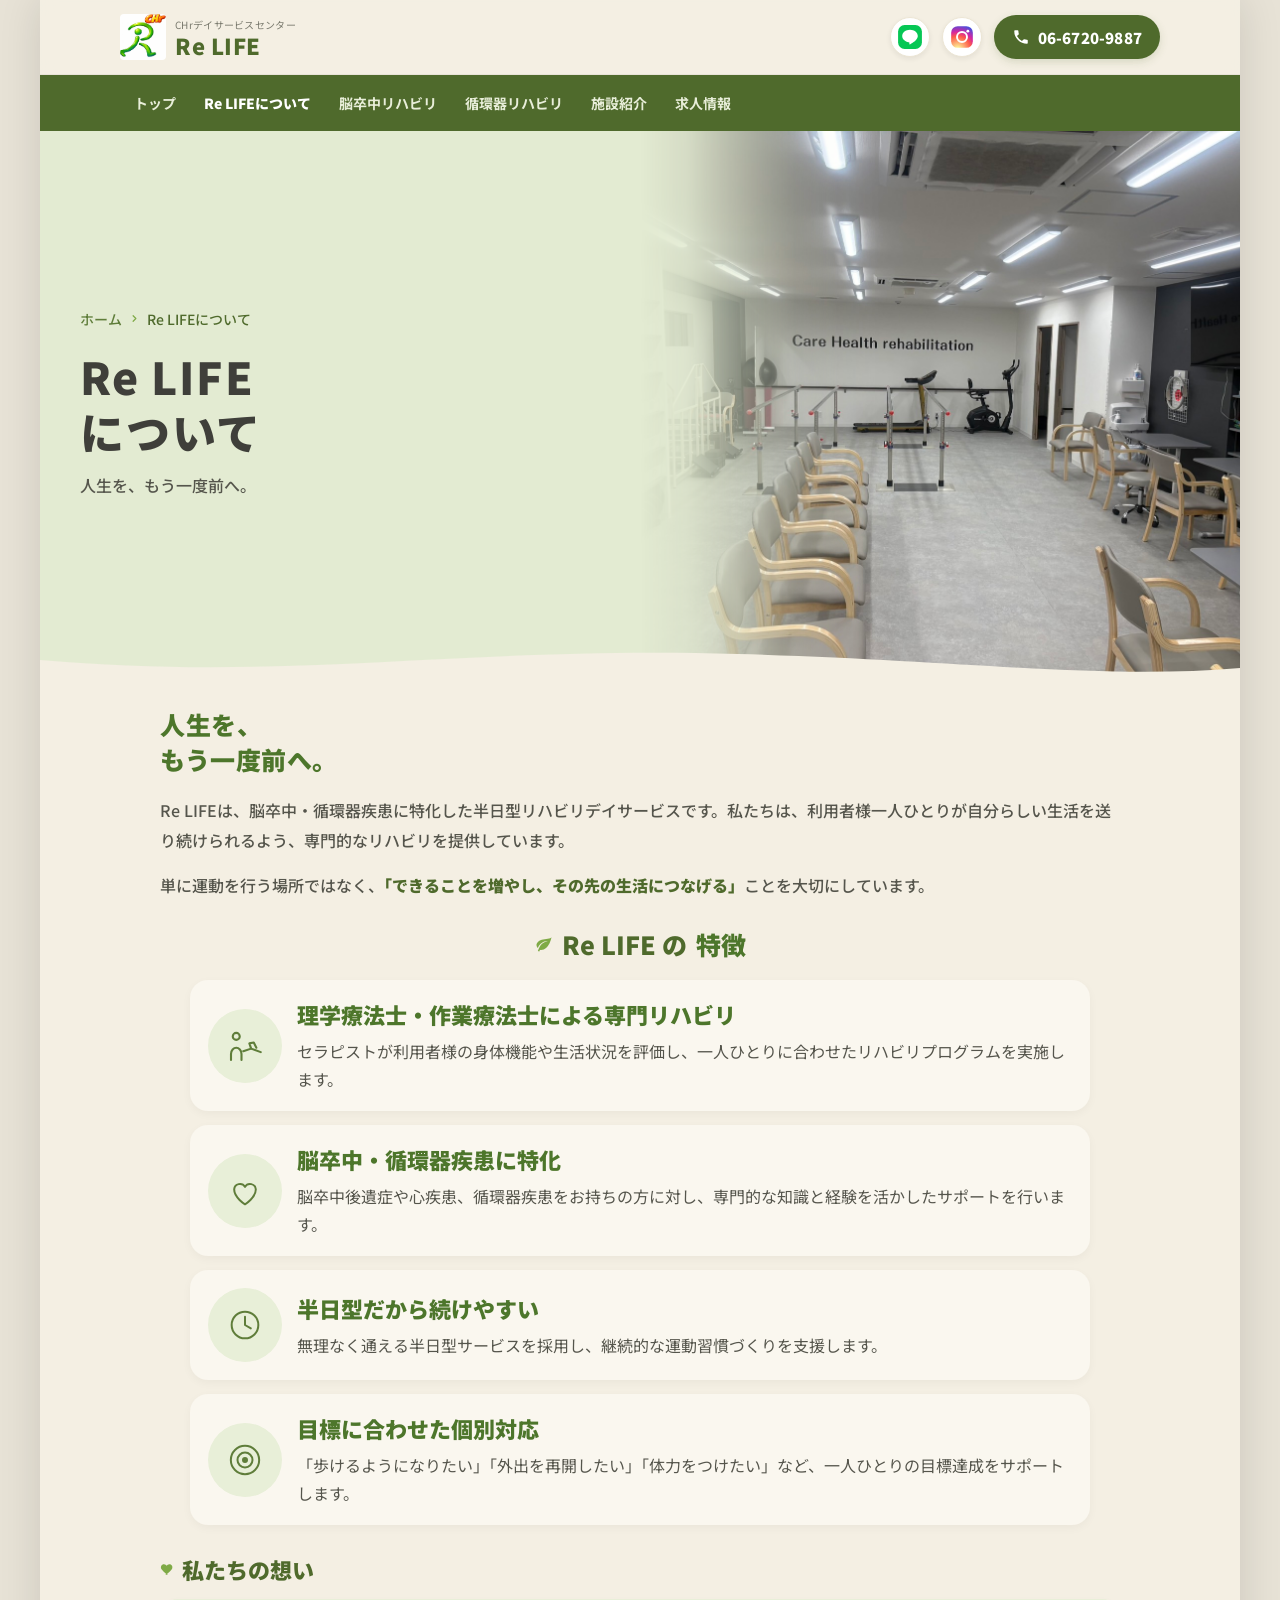
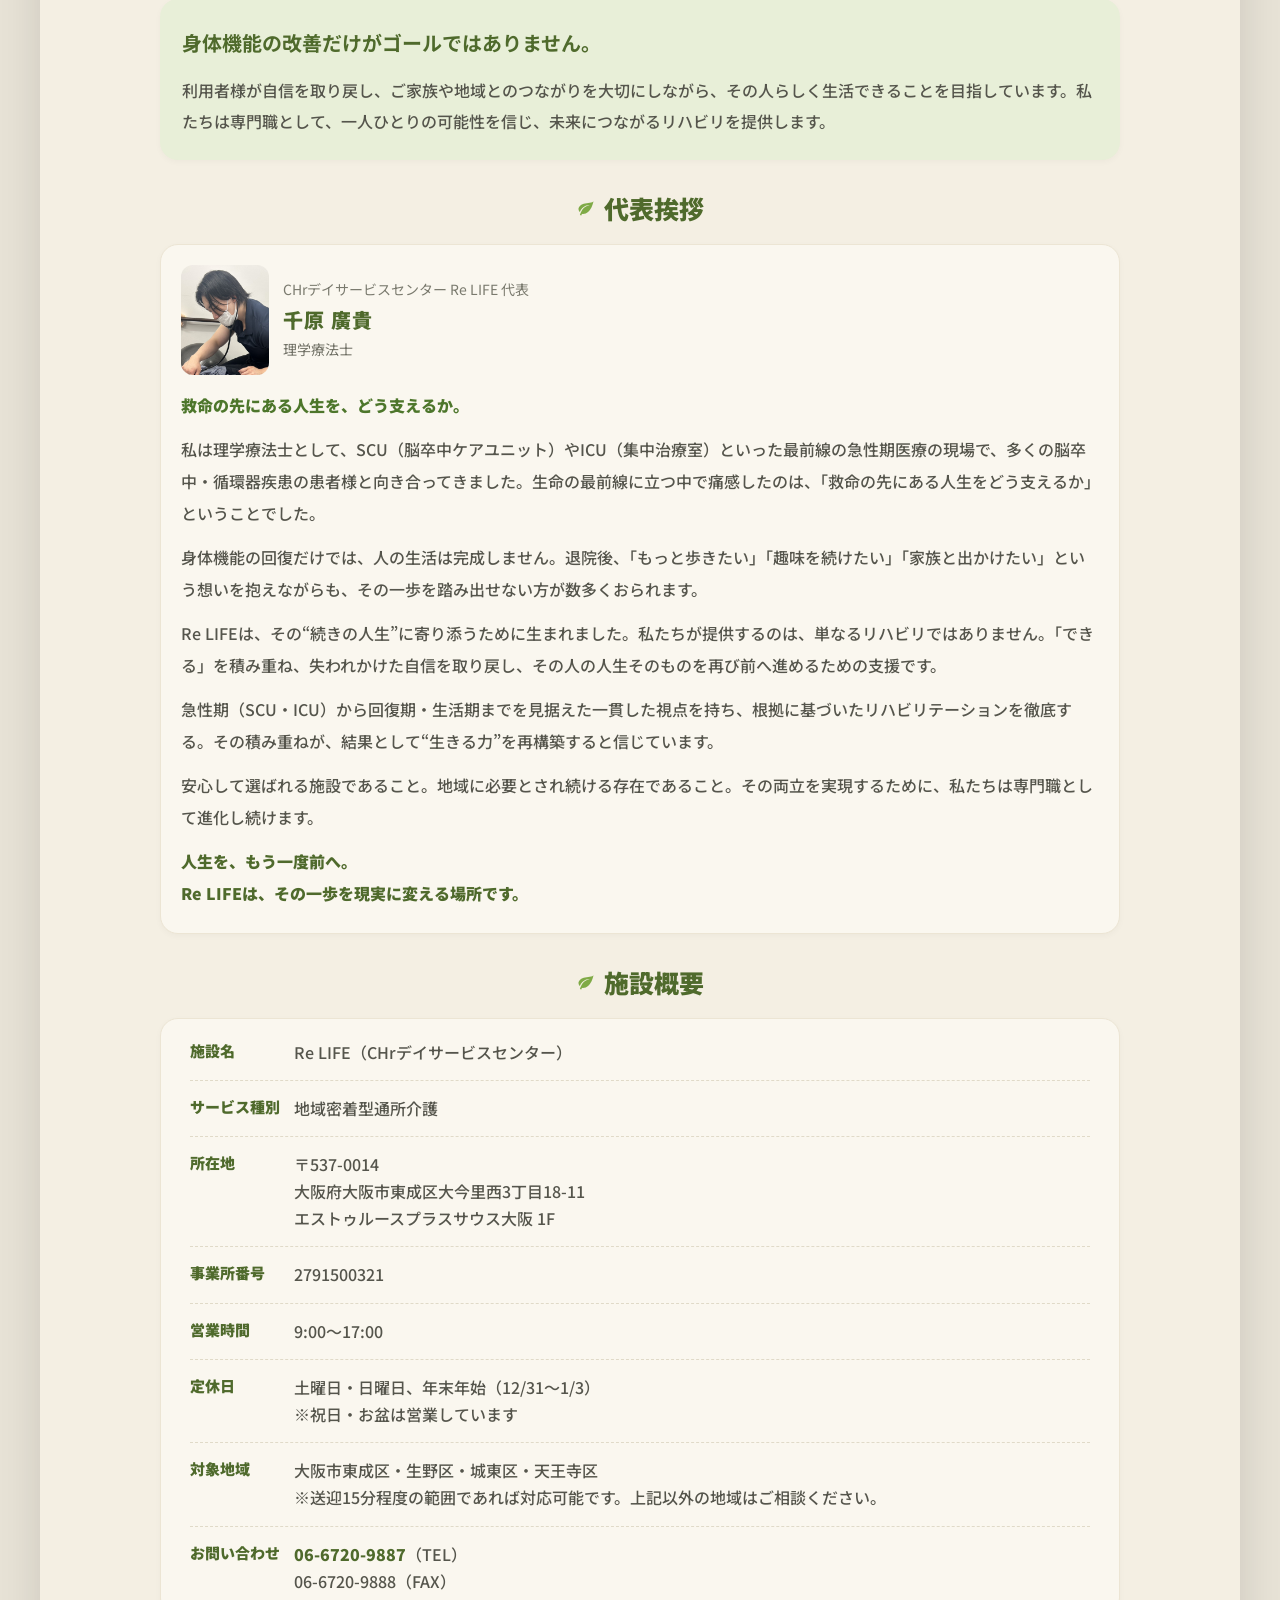
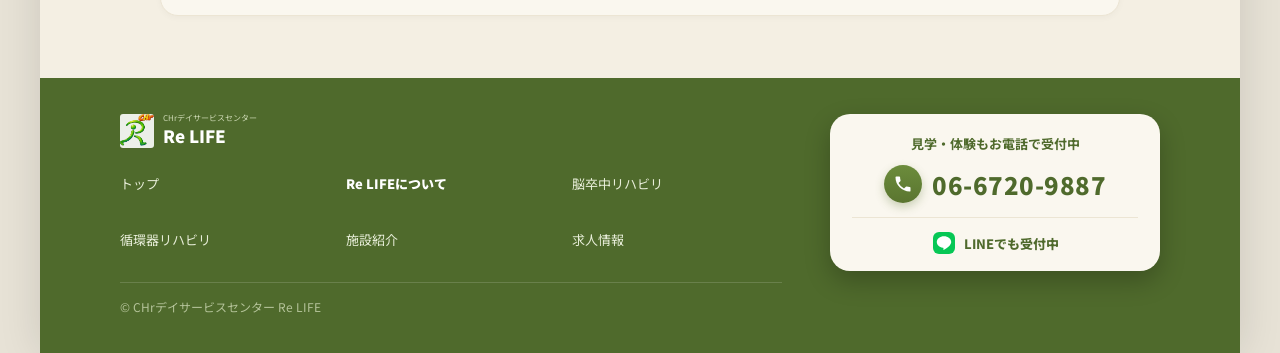
==== commit c3ca263e: "受領写真を各ページへ当て込み、写真枠のプレースホルダを解消 - トップのヒーロー2〜3枚目を本番写真に（ギャラリーとの重複を解消） - 循環器: 最上部を体調確認に差し替え、ギャラリー4枠目の「写真追" ====
--- a/about.html
+++ b/about.html
@@ -78,12 +78,11 @@
 
   <main id="main-content">
   <!-- PAGE HERO -->
-  <!-- 2026-08-13: トップのヒーローを受領写真に差し替えたことで空いた3ショットを暫定で使用。
-       3枚組の写真なので4:3枠には収まりきらず、右寄せで「歩行訓練」側を見せている。
-       ★代表のリハビリ風景（写真リスト No.10）が届いたら差し替える -->
-  <section class="page-hero" style="--hero-photo-x:88%;--hero-photo-y:50%;">
+  <!-- 2026-08-20: 施設紹介ページの最上部にあった訓練スペース全景をここへ移設（ユーザー指示）。
+       施設紹介の最上部は、トップの施設紹介カードと同じ外観写真に揃えた -->
+  <section class="page-hero" style="--hero-photo-x:50%;--hero-photo-y:50%;">
     <div class="page-hero__media">
-      <img src="素材/写真/nosotchu_reha_3shot.jpg" alt="リハビリ機器・訓練用具・歩行訓練の様子" width="1774" height="885" loading="eager" fetchpriority="high" decoding="async">
+      <img src="素材/写真/facility_hero_kunren-space.jpg" alt="リハビリ機器が並ぶRe LIFEの明るい訓練スペース" width="1477" height="1108" loading="eager" fetchpriority="high" decoding="async">
     </div>
     <div class="page-hero__copy">
       <div class="page-hero__breadcrumb" style="display:flex;align-items:center;gap:7px;font-size:12px;color:#5f7d3a;font-weight:500;margin-bottom:16px;">
@@ -172,9 +171,10 @@
     </h2>
     <div class="card" style="padding:20px 20px 24px;">
       <div style="display:flex;gap:14px;align-items:center;margin-bottom:18px;">
-        <!-- 代表 顔写真をここに差し替え -->
+        <!-- 2026-08-20: 写真リスト No.11。ヒーローと同じカットから顔まわりを正方形に切り出したもの（daihyo_face.jpg）。
+             ★斜めを向いた本来の顔写真が届いたら差し替える -->
         <div style="width:88px;height:110px;flex:none;border-radius:12px;overflow:hidden;">
-          <div class="img-ph" style="font-size:10px;">代表<br>顔写真</div>
+          <img src="素材/写真/daihyo_face.jpg" alt="代表 千原 廣貴" style="width:100%;height:100%;object-fit:cover;object-position:45% 35%;display:block;" loading="lazy" decoding="async">
         </div>
         <div>
           <div class="representative-card__meta" style="font-size:11px;color:var(--text-muted);margin-bottom:4px;">CHrデイサービスセンター Re LIFE 代表</div>
--- a/style.css
+++ b/style.css
@@ -1219,8 +1219,14 @@
   .footer-cta__main:hover .footer-cta__tel-num,
   .footer-cta__line:hover { text-decoration: underline; }
 
-  /* 本文末のCTAはフッターへ移したので、この幅では出さない */
-  .final-contact-section { display: none; }
+  /* 本文末のCTAはフッターへ移したので、この幅では中身を出さない。
+     ただし 2026-08-20 まで display:none で要素ごと消していたため、本文最後のセクション
+     （下 padding が 6〜8px しかない）とフッターの緑帯が詰まって見えていた。
+     中身だけ隠して、フッター手前の余白は残す。 */
+  .final-contact-section {
+    padding: 0 18px 56px !important;
+  }
+  .final-contact-section > * { display: none; }
 }
 
 /* ===================================================
@@ -1619,18 +1625,8 @@
   object-fit: cover;
   object-position: 50% 50%;
 }
-/* 写真の下の見出し（2026-08-13）。何の場所か分からない写真があるため文字を添える */
-.facility-gallery__caption {
-  padding: 8px 10px 10px;
-  color: var(--green-dark);
-  font-size: 12px;
-  font-weight: 700;
-  text-align: center;
-  letter-spacing: .02em;
-}
-@media (min-width: 600px) {
-  .facility-gallery__caption { padding: 10px 12px 12px; font-size: 14px; }
-}
+/* 2026-08-20: 写真の下のキャプション（.facility-gallery__caption）は不要になったため削除（ユーザー指示）。
+   ギャラリーは写真だけを並べる。 */
 
 /* ---------------------------------------------------
    求人カード：上に写真枠、下に条件テキスト（3職種とも同じ形）
